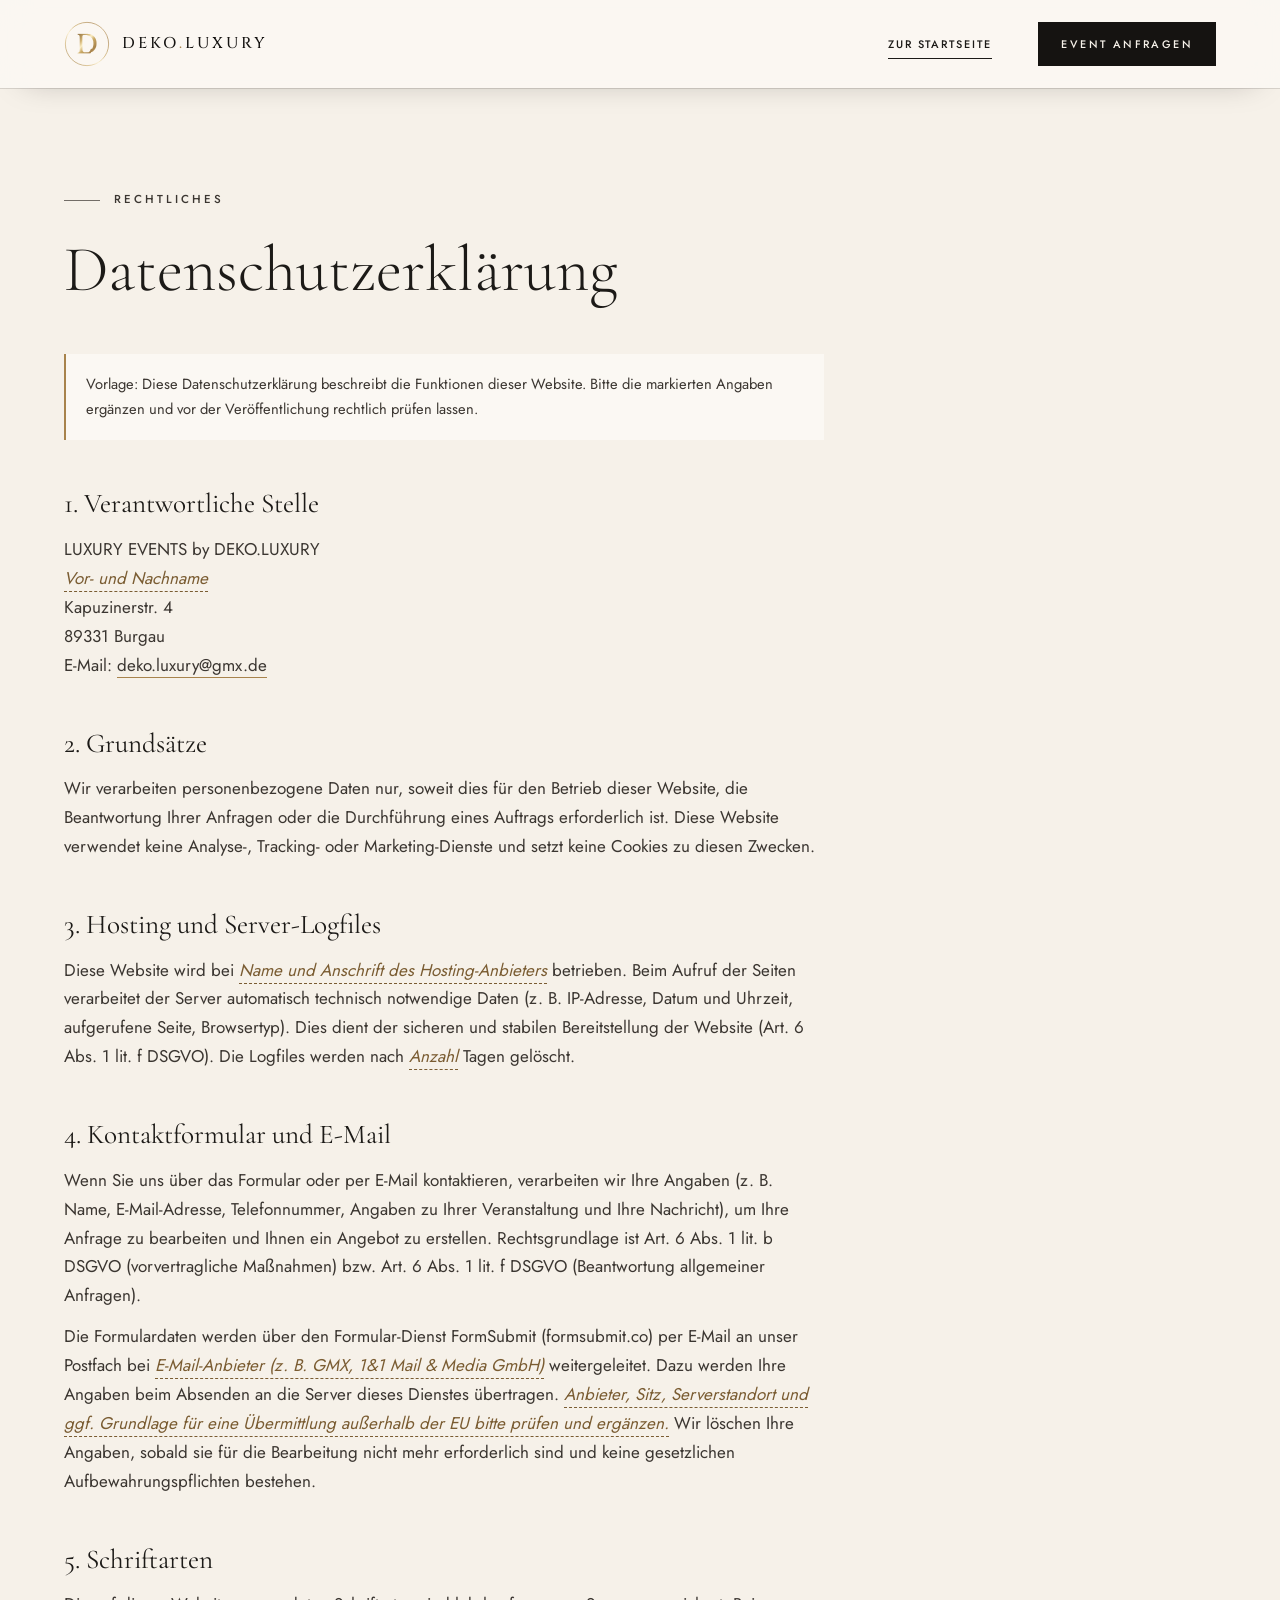
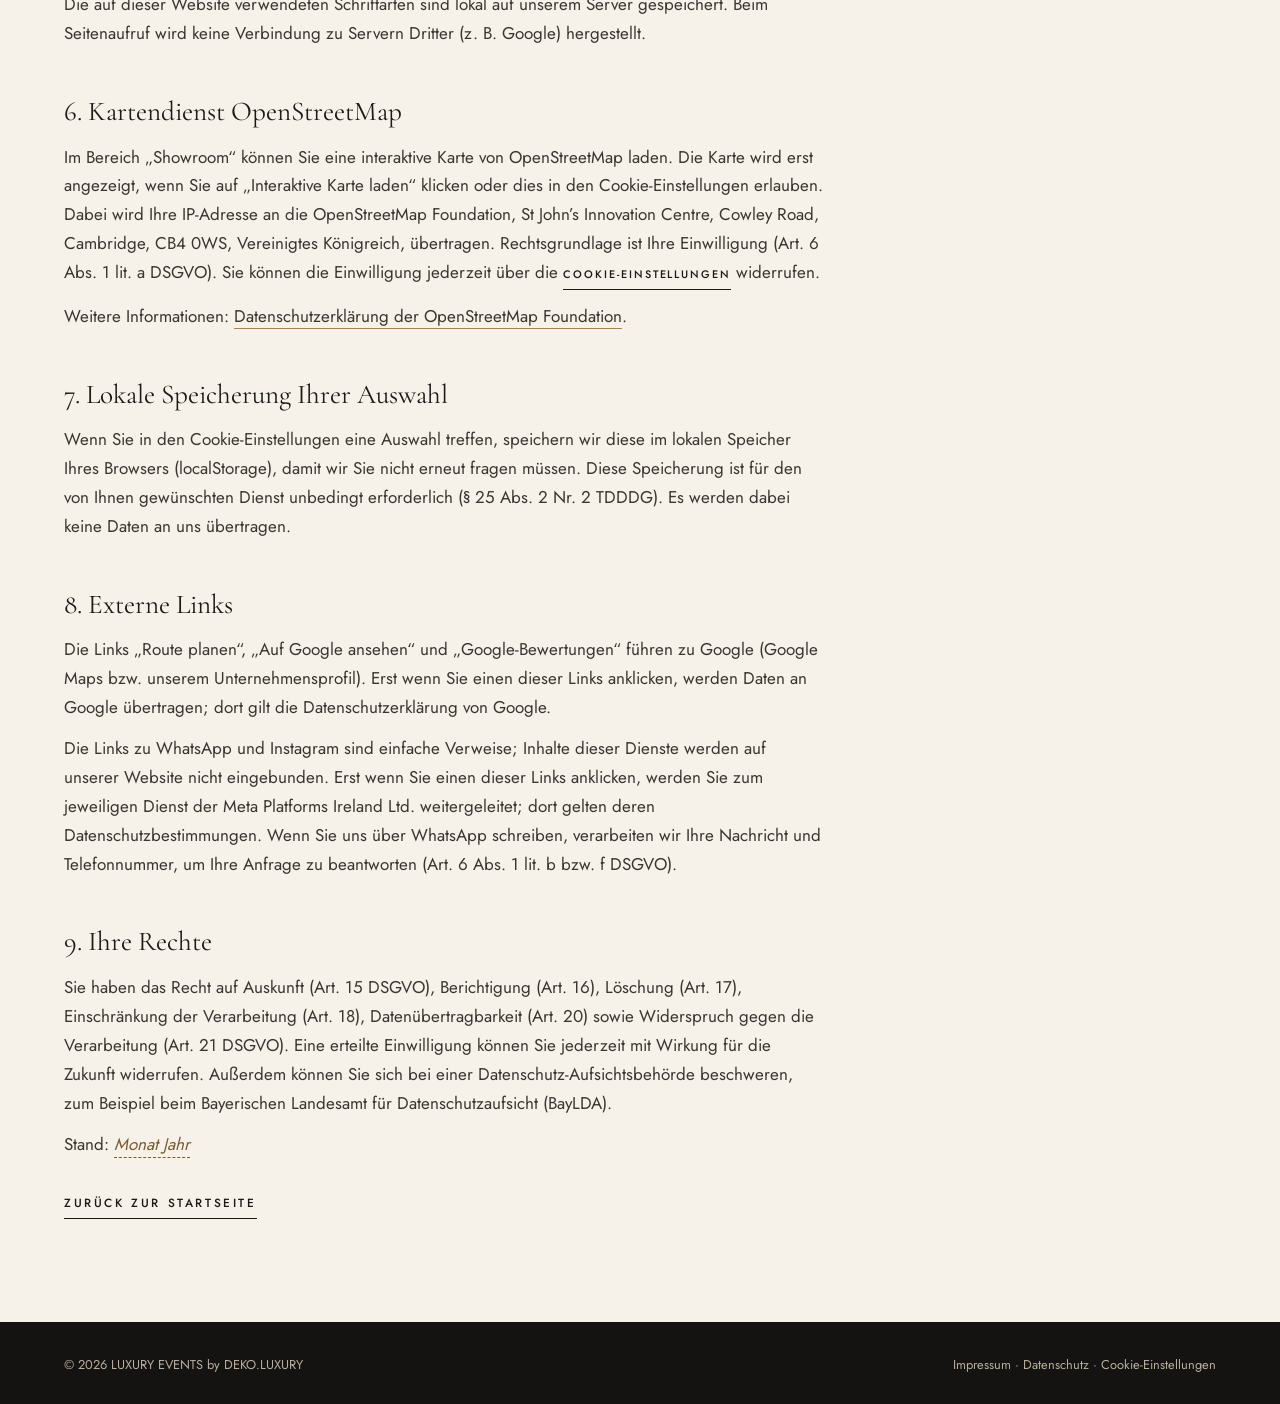
==== datenschutz.html @ a2d92f9a "Upload complete website (assets, pages, images) The previous upload had only index.html and the zip " ====
<!doctype html>
<html lang="de">
<head>
  <meta charset="utf-8">
  <meta name="viewport" content="width=device-width, initial-scale=1, viewport-fit=cover">
  <title>Datenschutz | DEKO.LUXURY</title>
  <meta name="description" content="Datenschutzerklärung von LUXURY EVENTS by DEKO.LUXURY.">
  <meta name="robots" content="noindex, follow">
  <meta name="theme-color" content="#151311">
  <link rel="icon" href="favicon.ico" sizes="any">
  <link rel="icon" href="favicon.svg" type="image/svg+xml">
  <link rel="apple-touch-icon" href="apple-touch-icon.png">
  <link rel="preload" href="assets/fonts/cormorant-garamond.woff2" as="font" type="font/woff2" crossorigin>
  <link rel="preload" href="assets/fonts/jost.woff2" as="font" type="font/woff2" crossorigin>
  <link rel="stylesheet" href="assets/css/style.css">
  <script>document.documentElement.classList.add('js', 'no-intro');</script>
  <script src="assets/js/main.js" defer></script>
</head>
<body>
  <a class="skip-link" href="#inhalt">Zum Inhalt springen</a>
  <header class="site-header is-solid" data-header>
    <div class="site-header__inner">
      <a class="brand" href="index.html" aria-label="DEKO.LUXURY – zur Startseite">
        <svg class="brand__emblem" viewBox="0 0 100 100" aria-hidden="true"><circle class="brand__ring" cx="50" cy="50" r="47" pathLength="1"/><use href="#monogram" x="28.5" y="27" width="43" height="44.4"/></svg>
        <span class="brand__name">DEKO<span class="brand__dot">.</span>LUXURY</span>
      </a>
      <a class="link link--small" href="index.html">Zur Startseite</a>
      <a class="btn btn--header" href="index.html#kontakt">Event anfragen</a>
    </div>
  </header>

  <main id="inhalt" class="legal">
    <div class="wrap">
      <div class="legal__inner">
        <p class="eyebrow">Rechtliches</p>
        <h1>Datenschutz&shy;erklärung</h1>

        <!-- Diese Erklärung beschreibt, was die Website technisch tatsächlich tut (lokale Schriften,
             kein Tracking, Karte nur nach Zustimmung, Kontaktformular). Sie ist eine Vorlage und
             ersetzt keine Rechtsberatung. Gestrichelt markierte Angaben ergänzen. -->
        <p class="legal__note">Vorlage: Diese Datenschutzerklärung beschreibt die Funktionen dieser Website. Bitte die markierten Angaben ergänzen und vor der Veröffentlichung rechtlich prüfen lassen.</p>

        <h2>1. Verantwortliche Stelle</h2>
        <p>
          LUXURY EVENTS by DEKO.LUXURY<br>
          <span class="ph">Vor- und Nachname</span><br>
          Kapuzinerstr. 4<br>
          89331 Burgau<br>
          E-Mail: <a href="mailto:deko.luxury@gmx.de">deko.luxury@gmx.de</a>
        </p>

        <h2>2. Grundsätze</h2>
        <p>Wir verarbeiten personenbezogene Daten nur, soweit dies für den Betrieb dieser Website, die Beantwortung Ihrer Anfragen oder die Durchführung eines Auftrags erforderlich ist. Diese Website verwendet keine Analyse-, Tracking- oder Marketing-Dienste und setzt keine Cookies zu diesen Zwecken.</p>

        <h2>3. Hosting und Server-Logfiles</h2>
        <p>Diese Website wird bei <span class="ph">Name und Anschrift des Hosting-Anbieters</span> betrieben. Beim Aufruf der Seiten verarbeitet der Server automatisch technisch notwendige Daten (z. B. IP-Adresse, Datum und Uhrzeit, aufgerufene Seite, Browsertyp). Dies dient der sicheren und stabilen Bereitstellung der Website (Art. 6 Abs. 1 lit. f DSGVO). Die Logfiles werden nach <span class="ph">Anzahl</span> Tagen gelöscht.</p>

        <h2>4. Kontaktformular und E-Mail</h2>
        <p>Wenn Sie uns über das Formular oder per E-Mail kontaktieren, verarbeiten wir Ihre Angaben (z. B. Name, E-Mail-Adresse, Telefonnummer, Angaben zu Ihrer Veranstaltung und Ihre Nachricht), um Ihre Anfrage zu bearbeiten und Ihnen ein Angebot zu erstellen. Rechtsgrundlage ist Art. 6 Abs. 1 lit. b DSGVO (vorvertragliche Maßnahmen) bzw. Art. 6 Abs. 1 lit. f DSGVO (Beantwortung allgemeiner Anfragen).</p>
        <p>Die Formulardaten werden über den Formular-Dienst FormSubmit (formsubmit.co) per E-Mail an unser Postfach bei <span class="ph">E-Mail-Anbieter (z. B. GMX, 1&amp;1 Mail &amp; Media GmbH)</span> weitergeleitet. Dazu werden Ihre Angaben beim Absenden an die Server dieses Dienstes übertragen. <span class="ph">Anbieter, Sitz, Serverstandort und ggf. Grundlage für eine Übermittlung außerhalb der EU bitte prüfen und ergänzen.</span> Wir löschen Ihre Angaben, sobald sie für die Bearbeitung nicht mehr erforderlich sind und keine gesetzlichen Aufbewahrungspflichten bestehen.</p>

        <h2>5. Schriftarten</h2>
        <p>Die auf dieser Website verwendeten Schriftarten sind lokal auf unserem Server gespeichert. Beim Seitenaufruf wird keine Verbindung zu Servern Dritter (z. B. Google) hergestellt.</p>

        <h2 id="karte">6. Kartendienst OpenStreetMap</h2>
        <p>Im Bereich „Showroom“ können Sie eine interaktive Karte von OpenStreetMap laden. Die Karte wird erst angezeigt, wenn Sie auf „Interaktive Karte laden“ klicken oder dies in den Cookie-Einstellungen erlauben. Dabei wird Ihre IP-Adresse an die OpenStreetMap Foundation, St John’s Innovation Centre, Cowley Road, Cambridge, CB4 0WS, Vereinigtes Königreich, übertragen. Rechtsgrundlage ist Ihre Einwilligung (Art. 6 Abs. 1 lit. a DSGVO). Sie können die Einwilligung jederzeit über die <button type="button" class="link link--small" data-open-consent>Cookie-Einstellungen</button> widerrufen.</p>
        <p>Weitere Informationen: <a href="https://wiki.osmfoundation.org/wiki/Privacy_Policy" target="_blank" rel="noopener">Datenschutzerklärung der OpenStreetMap Foundation</a>.</p>

        <h2>7. Lokale Speicherung Ihrer Auswahl</h2>
        <p>Wenn Sie in den Cookie-Einstellungen eine Auswahl treffen, speichern wir diese im lokalen Speicher Ihres Browsers (localStorage), damit wir Sie nicht erneut fragen müssen. Diese Speicherung ist für den von Ihnen gewünschten Dienst unbedingt erforderlich (§ 25 Abs. 2 Nr. 2 TDDDG). Es werden dabei keine Daten an uns übertragen.</p>

        <h2>8. Externe Links</h2>
        <p>Die Links „Route planen“, „Auf Google ansehen“ und „Google-Bewertungen“ führen zu Google (Google Maps bzw. unserem Unternehmensprofil). Erst wenn Sie einen dieser Links anklicken, werden Daten an Google übertragen; dort gilt die Datenschutzerklärung von Google.</p>
        <p>Die Links zu WhatsApp und Instagram sind einfache Verweise; Inhalte dieser Dienste werden auf unserer Website nicht eingebunden. Erst wenn Sie einen dieser Links anklicken, werden Sie zum jeweiligen Dienst der Meta Platforms Ireland Ltd. weitergeleitet; dort gelten deren Datenschutzbestimmungen. Wenn Sie uns über WhatsApp schreiben, verarbeiten wir Ihre Nachricht und Telefonnummer, um Ihre Anfrage zu beantworten (Art. 6 Abs. 1 lit. b bzw. f DSGVO).</p>

        <h2>9. Ihre Rechte</h2>
        <p>Sie haben das Recht auf Auskunft (Art. 15 DSGVO), Berichtigung (Art. 16), Löschung (Art. 17), Einschränkung der Verarbeitung (Art. 18), Datenübertragbarkeit (Art. 20) sowie Widerspruch gegen die Verarbeitung (Art. 21 DSGVO). Eine erteilte Einwilligung können Sie jederzeit mit Wirkung für die Zukunft widerrufen. Außerdem können Sie sich bei einer Datenschutz-Aufsichtsbehörde beschweren, zum Beispiel beim Bayerischen Landesamt für Datenschutzaufsicht (BayLDA).</p>

        <p class="legal__back">Stand: <span class="ph">Monat Jahr</span><br><br><a class="link" href="index.html">Zurück zur Startseite</a></p>
      </div>
    </div>
  </main>

  <footer class="footer footer--slim">
    <div class="wrap footer__bottom">
      <p>© <span data-year>2026</span> LUXURY EVENTS by DEKO.LUXURY</p>
      <p><a href="impressum.html">Impressum</a> · <a href="datenschutz.html">Datenschutz</a> · <button type="button" class="footer__btn" data-open-consent>Cookie-Einstellungen</button></p>
    </div>
  </footer>

  <dialog class="consent" data-consent aria-labelledby="consent-title">
    <form method="dialog" class="consent__inner">
      <h2 class="consent__title" id="consent-title">Datenschutz-Einstellungen</h2>
      <p class="consent__text">Diese Website verwendet keine Tracking- oder Marketing-Cookies. Externe Inhalte laden wir nur, wenn Sie zustimmen.</p>
      <label class="switch">
        <input type="checkbox" id="consent-map" data-consent-map>
        <span class="switch__ui" aria-hidden="true"></span>
        <span class="switch__text"><strong>Karte (OpenStreetMap)</strong><br>Zeigt die Umgebung des Showrooms. Dabei wird Ihre IP-Adresse an die OpenStreetMap Foundation übertragen.</span>
      </label>
      <div class="consent__actions">
        <button class="btn btn--dark" value="save" data-consent-save>Auswahl speichern</button>
        <a class="link link--small" href="datenschutz.html">Datenschutzerklärung</a>
      </div>
    </form>
  </dialog>

  <!-- Monogramm (aus dem Original-Logo vektorisiert) -->
  <svg width="0" height="0" style="position:absolute" aria-hidden="true" focusable="false">
    <defs>
      <linearGradient id="foil" x1="0" y1="0" x2="1" y2="1"><stop offset="0" stop-color="#8c6b39"/><stop offset=".28" stop-color="#d4b678"/><stop offset=".42" stop-color="#fbedc4"/><stop offset=".56" stop-color="#c9a865"/><stop offset=".8" stop-color="#a8834c"/><stop offset="1" stop-color="#e2c88f"/></linearGradient>
      <linearGradient id="foil-deep" x1="0" y1="0" x2="1" y2="1"><stop offset="0" stop-color="#6c4f26"/><stop offset=".3" stop-color="#a8834c"/><stop offset=".45" stop-color="#d9bc80"/><stop offset=".6" stop-color="#9c7b45"/><stop offset="1" stop-color="#7a5c32"/></linearGradient>
    </defs>
    <symbol id="monogram" viewBox="533.88 174.63 136.62 141.12"><path fill="url(#foil)" fill-rule="evenodd" d="M 543.38 176.75 C 542.25 176.75, 541.38 176.88, 541 177 C 540.75 177.13, 540.25 177.25, 540 177.25 C 538.75 177.5, 537.75 178.25, 537.5 179.13 C 537.5 179.38, 537.38 179.75, 537.25 180.13 C 537.13 180.5, 537.13 180.63, 537.38 181.5 C 537.88 183.38, 538.38 183.63, 541.75 184.5 C 542.25 184.63, 543.13 185, 543.63 185.25 C 544.13 185.38, 545.13 185.88, 545.75 186.13 C 546.38 186.25, 547.13 186.63, 547.38 186.75 C 548.5 187.25, 549.5 188.75, 550 190.5 C 550 190.88, 550.25 191.63, 550.38 191.88 C 550.38 192.13, 550.63 193.13, 550.75 193.88 C 550.75 194.63, 551 195.88, 551.13 196.75 C 551.63 198.88, 551.75 200.5, 551.88 212.75 C 552.13 235.5, 552.13 242.88, 552 265.88 C 551.88 286.25, 551.75 287.25, 551.25 288.38 C 550.88 289.25, 550.88 289.25, 551 291.88 C 551.13 294.63, 551.13 295, 550.75 295.88 C 550.63 296, 550.5 296.75, 550.5 297.5 C 550.38 299.25, 548.88 303, 548.13 303.38 C 547.88 303.5, 547.5 303.75, 547.25 304.13 C 546.25 305, 543.63 306.25, 542 306.5 C 539 306.88, 537.25 307.88, 536.38 309.75 C 536 310.5, 536 310.63, 536.38 311.75 C 537.13 313.75, 535.88 313.63, 556.63 313.5 C 563.25 313.5, 578.38 313.5, 590.25 313.5 C 627.75 313.5, 626.25 313.5, 627.13 312.5 C 627.63 312.13, 629 308.88, 629.5 307.5 C 629.63 306.88, 630 305.88, 630.25 305.13 C 630.5 304.5, 630.75 303.63, 630.88 303.25 C 631 302.25, 631.88 300.5, 632.25 300.75 C 632.5 300.88, 632.38 301.5, 632.13 302.13 C 631 304.25, 633.13 305, 635.75 303.38 C 636.13 303.25, 636.75 302.88, 637.13 302.75 C 637.38 302.63, 638 302.25, 638.38 302 C 638.88 301.75, 639.25 301.5, 639.38 301.5 C 639.38 301.5, 639.75 301.25, 640.13 300.88 C 640.5 300.63, 641.25 300, 641.88 299.63 C 642.63 299.25, 643.25 298.75, 644.38 297.75 C 645.13 296.88, 646.13 296, 646.63 295.5 C 647.13 295.13, 647.88 294.5, 648.13 294.13 C 648.63 293.63, 650 292.38, 650.88 291.63 C 651.13 291.5, 651.38 291, 651.63 290.75 C 652.63 289.38, 653.38 288.38, 653.88 288 C 654.13 287.88, 654.75 287.13, 655.25 286.25 C 655.75 285.5, 656.38 284.5, 656.75 284.13 C 657 283.63, 657.5 282.75, 657.88 282.13 C 658.25 281.5, 658.75 280.5, 659.13 280 C 660.88 277.25, 662.63 274.25, 662.88 273.5 C 663 273.13, 663.13 272.5, 663.38 272.13 C 663.75 271.13, 664.25 269.88, 664.38 269 C 664.5 268.5, 664.75 267.75, 665 267.25 C 665.63 266, 666.5 263.75, 666.5 262.88 C 666.63 262.25, 667.25 258.75, 667.75 256 C 667.75 255.38, 667.88 254.63, 667.88 254.13 C 667.88 253.75, 668 252.75, 668 251.88 C 668.5 248.63, 668.5 247.88, 668.5 242.75 C 668.5 238.75, 668.5 237.13, 668.38 236.63 C 668.25 236, 668 233.63, 667.75 230.88 C 667.75 230.25, 667.5 229.38, 667.38 228.88 C 667.25 228.38, 667 227.5, 666.88 226.75 C 666.75 226, 666.38 224.88, 666.13 224.25 C 666 223.63, 665.75 223, 665.75 222.75 C 665.75 222.25, 665.5 221.25, 665 220.13 C 664.63 219.5, 664.38 218.5, 664.13 217.63 C 663.88 216, 663.25 214.75, 661.75 212.13 C 661.5 211.63, 661 210.75, 660.75 210 C 660.38 209.38, 659.88 208.38, 659.63 208 C 659.25 207.5, 658.88 206.88, 658.75 206.5 C 657.88 205.13, 657 203.88, 656.38 203.13 C 656 202.63, 655.38 201.88, 655 201.5 C 654.63 201, 654.13 200.38, 653.88 200.13 C 653.63 199.75, 652.88 198.88, 652.25 198 C 651.38 196.88, 650.88 196.38, 650.25 195.88 C 649.75 195.5, 649 194.75, 648.38 194.13 C 647.63 193.38, 647 192.75, 646.5 192.5 C 646.13 192.25, 645.38 191.63, 644.88 191.13 C 643 189.38, 641.75 188.5, 640.63 188 C 640 187.75, 639.38 187.5, 639.13 187.25 C 638.88 187.13, 638.25 186.88, 637.88 186.63 C 637.38 186.5, 636.75 186, 636.25 185.63 C 635.38 184.88, 633.88 184.13, 633 183.88 C 632.63 183.75, 632 183.5, 631.5 183.25 C 631.13 183, 630.5 182.63, 630 182.5 C 629.63 182.25, 628.75 182, 628.13 181.75 C 627.13 181.38, 624.38 180.63, 624 180.63 C 623.88 180.63, 623.13 180.38, 622.38 180.13 C 621.5 179.88, 620.38 179.63, 619.5 179.5 C 618 179.38, 617.38 179.25, 616.63 179 C 615.88 178.63, 613.63 178.25, 612.25 178.13 C 611.5 178.13, 610.5 178, 610 177.88 C 609.5 177.75, 608.63 177.63, 608.25 177.63 C 607.75 177.63, 606.88 177.5, 606.13 177.5 C 605.38 177.38, 604.25 177.13, 603.63 177.13 C 602.13 176.88, 592.5 176.88, 591.5 177.13 C 590.63 177.25, 586 177.25, 580.75 177 C 576.25 176.88, 574 176.88, 570.88 177 C 569.13 177.13, 568.63 177, 568 176.88 C 567.38 176.75, 566.88 176.75, 564.63 176.88 C 562.25 177, 554.5 176.88, 547.25 176.75 C 546.13 176.63, 544.38 176.75, 543.38 176.75 M 583.13 185.5 C 582.88 185.5, 582.13 185.63, 581.38 185.88 C 580.63 186, 579.25 186.25, 578.13 186.25 C 577 186.38, 576 186.5, 575.88 186.63 C 575.63 186.63, 575.25 186.75, 575 186.75 C 573.25 186.75, 571.75 188.5, 571.63 190.5 C 571.5 191.13, 571.38 192.13, 571 192.88 C 570.5 194.5, 570.5 193.5, 570.38 214 C 570.38 220.5, 570.38 227.88, 570.25 230.13 C 570.25 232.38, 570.25 236.5, 570.25 239.25 C 570.13 241.88, 570.13 247.63, 570.25 252 C 570.38 258.38, 570.5 275.13, 570.63 287.75 C 570.75 289.5, 570.75 290, 571 291.25 C 571.25 292, 571.5 293.25, 571.63 294 C 571.75 295.38, 571.88 295.5, 572.38 296.63 C 572.75 297.13, 573.25 297.88, 573.38 298.25 C 573.75 298.88, 574.25 299.63, 574.88 300 C 575.13 300.13, 575.63 300.63, 575.88 301 C 576.13 301.38, 576.63 301.88, 576.88 302 C 577 302.13, 577.63 302.5, 578 302.88 C 578.5 303.38, 578.88 303.5, 579.38 303.63 C 579.75 303.75, 580.38 303.88, 580.88 304.13 C 581.75 304.38, 581.75 304.38, 594 304.5 C 611.38 304.5, 610.88 304.63, 615.13 302.5 C 618.25 300.88, 621.13 298.13, 622.13 295.75 C 622.25 295.13, 622.75 294.5, 623 294.13 C 623.25 293.75, 623.5 293.38, 623.63 292.75 C 623.75 292.25, 624.13 291.5, 624.63 290.88 C 625 290.25, 625.5 289.38, 625.63 289 C 625.63 288.63, 625.88 288.13, 626.13 287.88 C 626.25 287.5, 626.5 286.88, 626.63 286.38 C 626.88 285.25, 628.5 281.88, 628.88 281.5 C 630.13 280.38, 632.25 279.75, 633.13 280.38 C 633.38 280.5, 633.88 280.88, 634.38 281 C 634.75 281.25, 635.25 281.5, 635.5 281.75 C 635.75 282.13, 635.88 282.25, 636 282.13 C 636.38 282.13, 637.25 280.75, 637.38 280.13 C 637.5 279.5, 638 278.75, 638.75 278.25 C 639.38 277.63, 639.63 277.25, 640.38 274.75 C 640.75 273.63, 641.25 272.38, 641.5 272.13 C 641.63 271.75, 641.88 271, 642.13 270.38 C 642.38 269.75, 642.75 268.63, 643 268 C 643.75 266, 644.25 264.25, 644.75 261.75 C 644.88 260.5, 645.25 259.13, 645.25 258.88 C 645.63 258.13, 646 255.75, 646.13 254.5 C 646.13 253.88, 646.25 252.63, 646.38 251.63 C 646.88 248.38, 646.88 241, 646.5 240.13 C 646.13 239.5, 646.13 239.5, 646 235.88 C 645.88 232, 645.88 232.25, 644.88 227.75 C 644.25 224.75, 644.13 224.38, 644 224 C 643.88 223.75, 643.63 223.13, 643.5 222.5 C 643.38 221.88, 643.25 221.25, 643.13 221 C 643 220.88, 642.75 220.25, 642.5 219.63 C 642.13 218.38, 641.75 217.63, 641.13 216.63 C 640.88 216.38, 640.5 215.5, 640.25 214.88 C 639.75 213.38, 639.5 212.88, 638.75 212 C 638.5 211.63, 637.88 210.75, 637.63 210.13 C 637.25 209.5, 636.75 208.63, 636.38 208.25 C 636.13 207.88, 635.63 207.13, 635.38 206.63 C 635 206, 634.38 205.38, 633.88 204.88 C 633 204.13, 632.5 203.63, 631.88 202.75 C 631.38 202.13, 629.75 200.63, 629.25 200.38 C 629 200.25, 628.38 199.63, 627.75 198.88 C 626.88 198, 626.38 197.63, 625.75 197.25 C 625.13 197, 624.75 196.63, 624.38 196.25 C 623.75 195.5, 623.63 195.38, 622.75 195.13 C 622.38 195, 621.75 194.63, 621.38 194.38 C 621 194.13, 620.38 193.75, 620 193.5 C 619.63 193.38, 619.13 193.13, 619 193 C 618.13 192.38, 613.88 190.25, 612.75 189.88 C 612 189.63, 611.13 189.38, 610.75 189.13 C 610.38 189, 609.75 188.88, 609.25 188.75 C 608.75 188.75, 608.25 188.5, 607.75 188.25 C 606.63 187.63, 606.13 187.5, 604.38 187.38 C 603.38 187.25, 602.75 187.13, 601.88 186.88 C 600.88 186.5, 600.63 186.5, 598.75 186.38 C 595.75 186.25, 593.38 185.88, 592.13 185.5 C 591.5 185.38, 584.13 185.38, 583.13 185.5"/></symbol>
  </svg>
</body>
</html>
---- assets/css/style.css ----
/* ==========================================================================
   LUXURY EVENTS by DEKO.LUXURY
   Reihenfolge: Hero · Info-Streifen · Über uns · Leistungen · Galerie · Showroom & Ablauf ·
   Öffnungszeiten · Termin & Kontakt · FAQ · Footer. Dunkle und helle Kapitel wechseln sich ab,
   feine Goldlinien, Blattgold-Akzente und dezenter Glitzer.
   ========================================================================== */

/* ---------- Schriften (lokal eingebunden, SIL Open Font License) ---------- */
@font-face {
  font-family: "Cormorant Garamond";
  src: url("../fonts/cormorant-garamond.woff2") format("woff2");
  font-weight: 300 700; font-style: normal; font-display: swap;
  unicode-range: U+0000-00FF, U+0131, U+0152-0153, U+02BB-02BC, U+02C6, U+02DA, U+02DC, U+0304, U+0308, U+0329, U+2000-206F, U+20AC, U+2122, U+2191, U+2193, U+2212, U+2215, U+FEFF, U+FFFD;
}
@font-face {
  font-family: "Cormorant Garamond";
  src: url("../fonts/cormorant-garamond-italic.woff2") format("woff2");
  font-weight: 300 700; font-style: italic; font-display: swap;
  unicode-range: U+0000-00FF, U+0131, U+0152-0153, U+02BB-02BC, U+02C6, U+02DA, U+02DC, U+0304, U+0308, U+0329, U+2000-206F, U+20AC, U+2122, U+2191, U+2193, U+2212, U+2215, U+FEFF, U+FFFD;
}
@font-face {
  font-family: "Jost";
  src: url("../fonts/jost.woff2") format("woff2");
  font-weight: 300 600; font-style: normal; font-display: swap;
  unicode-range: U+0000-00FF, U+0131, U+0152-0153, U+02BB-02BC, U+02C6, U+02DA, U+02DC, U+0304, U+0308, U+0329, U+2000-206F, U+20AC, U+2122, U+2191, U+2193, U+2212, U+2215, U+FEFF, U+FFFD;
}
@font-face {
  font-family: "Cinzel";
  src: url("../fonts/cinzel.woff2") format("woff2");
  font-weight: 400 600; font-style: normal; font-display: swap;
  unicode-range: U+0000-00FF, U+0131, U+0152-0153, U+02BB-02BC, U+02C6, U+02DA, U+02DC, U+0304, U+0308, U+0329, U+2000-206F, U+20AC, U+2122, U+2191, U+2193, U+2212, U+2215, U+FEFF, U+FFFD;
}

/* Metrisch angeglichene Ersatzschriften: verhindern Layoutsprünge, bis die Webfonts geladen sind */
@font-face {
  font-family: "Cormorant Fallback";
  src: local("Times New Roman"), local("TimesNewRomanPSMT"), local("Times"), local("Liberation Serif"), local("Tinos");
  font-style: normal; size-adjust: 96.4%; ascent-override: 95.9%; descent-override: 29.8%; line-gap-override: 0%;
}
@font-face {
  font-family: "Cormorant Fallback";
  src: local("Times New Roman Italic"), local("TimesNewRomanPS-ItalicMT"), local("Times-Italic"), local("Liberation Serif Italic"), local("Tinos Italic");
  font-style: italic; size-adjust: 86.1%; ascent-override: 107.3%; descent-override: 33.3%; line-gap-override: 0%;
}
@font-face {
  font-family: "Jost Fallback";
  src: local("Arial"), local("ArialMT"), local("Helvetica"), local("Liberation Sans"), local("Arimo");
  size-adjust: 93.5%; ascent-override: 114.4%; descent-override: 40.1%; line-gap-override: 0%;
}

/* ---------- Design-Tokens ---------- */
:root {
  /* Farbe */
  --ink: #151311;          /* tiefes Schwarz, leicht warm */
  --char: #201d1a;         /* Anthrazit */
  --char-2: #2b2723;
  --ivory: #f6f1e9;        /* warmes Off-White */
  --paper: #fbf8f3;
  --sand: #ede4d6;         /* Champagner-Fläche */
  --champagne: #d9c7a6;
  --gold: #a8834c;         /* Linien & Akzente auf hell */
  --gold-deep: #7a5c32;    /* Goldtext auf hell (AA, auch auf Champagner) */
  --gold-soft: #cdb07a;    /* Gold auf dunkel */
  --text: #1c1a17;
  --muted: #6a6259;
  --muted-light: #b8ae9f;
  --line: rgba(28, 26, 23, 0.14);
  --line-light: rgba(246, 241, 233, 0.16);
  --ok: #3ccf74;             /* Status „erreichbar“ */
  /* Blattgold: metallischer Verlauf für Akzente auf dunklem und hellem Grund */
  --foil: linear-gradient(110deg, #8c6b39 0%, #b8955a 16%, #e7cf96 30%, #fff1cc 37%, #dcc083 45%, #a8834c 60%, #c9a865 76%, #f0dca7 86%, #9c7b45 100%);
  --foil-deep: linear-gradient(110deg, #6c4f26 0%, #93713f 20%, #c09d62 34%, #e0c48a 40%, #b08d57 48%, #7a5c32 64%, #a2804a 80%, #c7a76c 88%, #6f5228 100%);
  --grain: url("data:image/svg+xml,%3Csvg xmlns='http://www.w3.org/2000/svg' width='220' height='220'%3E%3Cfilter id='n'%3E%3CfeTurbulence type='fractalNoise' baseFrequency='.85' numOctaves='2' stitchTiles='stitch'/%3E%3CfeColorMatrix values='0 0 0 0 1 0 0 0 0 1 0 0 0 0 1 0 0 0 .55 0'/%3E%3C/filter%3E%3Crect width='100%25' height='100%25' filter='url(%23n)'/%3E%3C/svg%3E");

  /* Typografie */
  --serif: "Cormorant Garamond", "Cormorant Fallback", Garamond, "Hoefler Text", "Times New Roman", serif;
  --sans: "Jost", "Jost Fallback", "Futura", "Avenir Next", "Helvetica Neue", Arial, sans-serif;
  --caps: "Cinzel", "Trajan Pro", "Times New Roman", serif;

  --fs-display: clamp(2.6rem, 1.3rem + 4.3vw, 6rem);
  --fs-h2: clamp(2.35rem, 1.55rem + 3.1vw, 4.5rem);
  --fs-h3: clamp(1.55rem, 1.3rem + 0.9vw, 2.1rem);
  --fs-lead: clamp(1.08rem, 1rem + 0.35vw, 1.28rem);
  --fs-body: 1.0625rem;
  --fs-small: 0.9rem;
  --fs-label: 0.72rem;

  /* Raum & Bewegung */
  --gutter: clamp(20px, 5vw, 80px);
  --max: 1440px;
  --space-section: clamp(72px, 8vw, 136px);
  --header-h: 88px;
  --ease: cubic-bezier(0.22, 0.61, 0.24, 1);
  --ease-io: cubic-bezier(0.7, 0, 0.2, 1);
  color-scheme: light;
}

/* ---------- Basis ---------- */
*, *::before, *::after { box-sizing: border-box; }
html {
  -webkit-text-size-adjust: 100%;
  text-size-adjust: 100%;
  scroll-behavior: smooth;
  scroll-padding-top: calc(var(--header-h) - 8px);
}
body {
  margin: 0;
  background: var(--ivory);
  color: var(--text);
  font-family: var(--sans);
  font-size: var(--fs-body);
  font-weight: 400;
  line-height: 1.7;
  -webkit-font-smoothing: antialiased;
  -moz-osx-font-smoothing: grayscale;
  overflow-x: clip;
}
img, svg { display: block; max-width: 100%; }
img { height: auto; }
a { color: inherit; text-decoration: none; }
button { font: inherit; color: inherit; background: none; border: 0; padding: 0; cursor: pointer; }
h1, h2, h3, p, ul, ol, dl, dd, figure, blockquote { margin: 0; }
ul, ol { padding: 0; list-style: none; }
address { font-style: normal; }
::selection { background: var(--champagne); color: var(--ink); }
:focus-visible { outline: 1px solid var(--gold); outline-offset: 4px; }
[hidden] { display: none !important; }

@view-transition { navigation: auto; }
::view-transition-old(root), ::view-transition-new(root) { animation-duration: 0.45s; animation-timing-function: var(--ease); }

.sr-only {
  position: absolute; width: 1px; height: 1px; padding: 0; margin: -1px;
  overflow: hidden; clip: rect(0 0 0 0); white-space: nowrap; border: 0;
}
.skip-link {
  position: fixed; left: 16px; top: 12px; z-index: 200;
  padding: 12px 18px; background: var(--ink); color: var(--ivory);
  font-size: var(--fs-small); transform: translateY(-160%); transition: transform 0.3s var(--ease);
}
.skip-link:focus { transform: none; }

.wrap { width: 100%; max-width: var(--max); margin-inline: auto; padding-inline: var(--gutter); }
.section { padding-block: var(--space-section); }

/* Platzhalter für fehlende Angaben – vor dem Livegang ersetzen */
.ph {
  font-style: italic;
  color: var(--gold-deep);
  border-bottom: 1px dashed currentColor;
  padding-bottom: 1px;
}

/* ---------- Typografie ---------- */
.eyebrow {
  display: flex; align-items: center; gap: 14px;
  font-family: var(--sans);
  font-size: var(--fs-label);
  font-weight: 500;
  letter-spacing: 0.26em;
  text-transform: uppercase;
  color: var(--gold-deep);
  margin-bottom: clamp(18px, 2vw, 28px);
}
.eyebrow::before { content: ""; width: 36px; height: 1px; background: currentColor; opacity: 0.7; }
.eyebrow--light { color: var(--gold-soft); }

.h2 {
  font-family: var(--serif);
  font-weight: 300;
  font-size: var(--fs-h2);
  line-height: 1.04;
  letter-spacing: -0.012em;
  text-wrap: balance;
}
.h2 em, .hero__title em, .gallery__cta em { font-style: italic; font-weight: 300; }

.section-head {
  display: grid;
  grid-template-columns: minmax(0, 7fr) minmax(0, 4fr);
  gap: clamp(24px, 6vw, 120px);
  align-items: end;
  margin-bottom: clamp(48px, 6vw, 96px);
}
.section-head__text { color: var(--muted); max-width: 40ch; }

/* ---------- Buttons & Links ---------- */
.btn {
  --btn-bg: transparent; --btn-fg: currentColor; --btn-bd: currentColor;
  position: relative;
  display: inline-flex; align-items: center; justify-content: center; gap: 16px;
  min-height: 54px;
  padding: 0 30px;
  font-family: var(--sans);
  font-size: 0.74rem;
  font-weight: 500;
  letter-spacing: 0.22em;
  text-transform: uppercase;
  white-space: nowrap;
  color: var(--btn-fg);
  background: var(--btn-bg);
  border: 1px solid var(--btn-bd);
  transition: background-color 0.5s var(--ease), color 0.5s var(--ease), border-color 0.5s var(--ease);
}
.btn__arrow { width: 26px; height: 10px; fill: none; stroke: currentColor; stroke-width: 1; transition: transform 0.5s var(--ease); }
.btn:hover .btn__arrow { transform: translateX(6px); }
.btn--light { --btn-bg: var(--ivory); --btn-fg: var(--ink); --btn-bd: var(--ivory); }
.btn--light:hover { --btn-bg: var(--champagne); --btn-bd: var(--champagne); }
.btn--dark { --btn-bg: var(--ink); --btn-fg: var(--ivory); --btn-bd: var(--ink); }
.btn--dark:hover { --btn-bg: var(--gold-deep); --btn-bd: var(--gold-deep); }
.btn--gold { --btn-fg: var(--gold-soft); --btn-bd: rgba(205, 176, 122, 0.6); }
.btn--gold:hover { --btn-bg: var(--gold-soft); --btn-fg: var(--ink); --btn-bd: var(--gold-soft); }

.link {
  position: relative;
  display: inline-flex; align-items: center;
  padding-block: 6px;
  font-size: 0.74rem;
  font-weight: 500;
  letter-spacing: 0.22em;
  text-transform: uppercase;
  color: var(--text);
}
.link::after {
  content: ""; position: absolute; left: 0; right: 0; bottom: 0; height: 1px;
  background: currentColor; transform-origin: left; transition: transform 0.6s var(--ease);
}
.link:hover::after { transform: scaleX(0.35); }
.link--light { color: var(--ivory); }
.link--small { font-size: 0.68rem; letter-spacing: 0.18em; }

.round-btn {
  display: inline-grid; place-items: center;
  width: 48px; height: 48px;
  border: 1px solid currentColor; border-radius: 50%;
  transition: background-color 0.4s var(--ease), color 0.4s var(--ease);
}
.round-btn svg { width: 18px; height: 18px; fill: none; stroke: currentColor; stroke-width: 1.2; }

/* ---------- Header / Navigation ---------- */
.site-header {
  position: fixed; inset: 0 0 auto 0; z-index: 50;
  padding-top: env(safe-area-inset-top, 0px);
  color: var(--ivory);
  transition: background-color 0.6s var(--ease), color 0.6s var(--ease), box-shadow 0.6s var(--ease);
}
.site-header__inner {
  display: flex; align-items: center; gap: clamp(16px, 3vw, 48px);
  height: var(--header-h);
  max-width: var(--max); margin-inline: auto; padding-inline: var(--gutter);
  transition: height 0.5s var(--ease);
}
.is-scrolled .site-header, .site-header.is-solid {
  background: rgba(251, 248, 243, 0.9);
  -webkit-backdrop-filter: blur(16px) saturate(1.2);
  backdrop-filter: blur(16px) saturate(1.2);
  color: var(--ink);
  box-shadow: 0 1px 0 var(--line), 0 14px 34px -26px rgba(21, 19, 17, 0.38);
}
.is-scrolled .site-header__inner { height: 72px; }

.brand { display: inline-flex; align-items: center; gap: 12px; margin-right: auto; }
.brand__emblem { width: 46px; height: 46px; flex: none; color: var(--gold-soft); overflow: visible; transition: color 0.5s var(--ease), width 0.5s var(--ease), height 0.5s var(--ease); }
.brand__ring {
  fill: none; stroke: url(#foil); stroke-width: 1.5;
  stroke-dasharray: 1; stroke-dashoffset: 1;
  transform: rotate(-90deg); transform-box: fill-box; transform-origin: center;
  animation: draw 1.8s var(--ease-io) calc(var(--intro) + 0.15s) forwards;
}
.is-scrolled .brand__emblem { width: 40px; height: 40px; }
.is-scrolled .brand__emblem, .is-solid .brand__emblem { color: var(--gold); }
.brand__name { font-family: var(--caps); font-size: 0.98rem; font-weight: 500; letter-spacing: 0.2em; }
.brand__dot { color: var(--gold-soft); }
.is-scrolled .brand__dot, .is-solid .brand__dot { color: var(--gold); }

.nav__list { display: flex; gap: clamp(18px, 2.2vw, 36px); }
.nav__list a {
  position: relative; display: inline-block; padding-block: 8px;
  font-size: 0.72rem; font-weight: 500; letter-spacing: 0.2em; text-transform: uppercase;
}
.nav__list a::after {
  content: ""; position: absolute; left: 0; right: 0; bottom: 2px; height: 1px;
  background: currentColor; transform: scaleX(0); transform-origin: right; transition: transform 0.5s var(--ease);
}
.nav__list a:hover::after { transform: scaleX(1); transform-origin: left; }
.nav__list a[aria-current="true"]::after { transform: scaleX(1); background: var(--gold-soft); }
.is-scrolled .nav__list a[aria-current="true"]::after { background: var(--gold); }

.btn--header { min-height: 44px; padding: 0 22px; font-size: 0.68rem; --btn-bd: rgba(246, 241, 233, 0.55); }
.btn--header:hover { --btn-bg: var(--ivory); --btn-fg: var(--ink); --btn-bd: var(--ivory); }
.is-scrolled .btn--header, .is-solid .btn--header { --btn-bg: var(--ink); --btn-fg: var(--ivory); --btn-bd: var(--ink); }
.is-scrolled .btn--header:hover, .is-solid .btn--header:hover { --btn-bg: var(--gold-deep); --btn-bd: var(--gold-deep); }

.menu-toggle { display: none; align-items: center; gap: 12px; min-height: 44px; padding-inline: 4px; }
.menu-toggle__label { font-size: 0.68rem; font-weight: 500; letter-spacing: 0.22em; text-transform: uppercase; }
.menu-toggle__lines { position: relative; width: 26px; height: 10px; }
.menu-toggle__lines i { position: absolute; left: 0; width: 100%; height: 1px; background: currentColor; transition: transform 0.5s var(--ease), top 0.5s var(--ease); }
.menu-toggle__lines i:first-child { top: 0; }
.menu-toggle__lines i:last-child { top: 9px; }
.menu-open .menu-toggle__lines i:first-child { top: 5px; transform: rotate(45deg); }
.menu-open .menu-toggle__lines i:last-child { top: 5px; transform: rotate(-45deg); }
.menu-open .site-header { background: transparent; box-shadow: none; color: var(--ivory); -webkit-backdrop-filter: none; backdrop-filter: none; }
.menu-open .brand__emblem, .menu-open .brand__dot { color: var(--gold-soft); }
.menu-open .btn--header { visibility: hidden; }

/* Vollbild-Menü (mobil) */
.menu {
  position: fixed; inset: 0; z-index: 40;
  background: var(--ink); color: var(--ivory);
  padding: calc(var(--header-h) + env(safe-area-inset-top, 0px) + 24px) var(--gutter) calc(32px + env(safe-area-inset-bottom, 0px));
  overflow-y: auto;
  opacity: 0; transition: opacity 0.5s var(--ease);
}
.menu.is-open { opacity: 1; }
.menu__inner { display: flex; flex-direction: column; justify-content: space-between; gap: 48px; min-height: 100%; }
.menu__list { display: grid; gap: 6px; }
.menu__list a {
  display: inline-block;
  font-family: var(--serif); font-weight: 300;
  font-size: clamp(2.4rem, 9vw, 3.6rem); line-height: 1.12;
  opacity: 0; transform: translateY(18px);
  transition: opacity 0.7s var(--ease), transform 0.7s var(--ease), color 0.3s;
}
.menu__list a:hover { color: var(--gold-soft); }
.menu.is-open .menu__list a { opacity: 1; transform: none; }
.menu.is-open .menu__list li:nth-child(2) a { transition-delay: 0.05s; }
.menu.is-open .menu__list li:nth-child(3) a { transition-delay: 0.1s; }
.menu.is-open .menu__list li:nth-child(4) a { transition-delay: 0.15s; }
.menu.is-open .menu__list li:nth-child(5) a { transition-delay: 0.2s; }
.menu.is-open .menu__list li:nth-child(6) a { transition-delay: 0.25s; }
.menu__foot { display: grid; gap: 24px; border-top: 1px solid var(--line-light); padding-top: 28px; }
.menu__foot .btn { justify-self: start; }
.menu__meta { color: var(--muted-light); font-size: var(--fs-small); line-height: 1.9; }
.menu__meta a { color: var(--ivory); }

/* ---------- Eröffnung: schwarz-goldene Bühne – Goldlinie, Logo mit Strahlen, das Tor schwingt auf ---------- */
:root { --intro: 3s; }
.no-intro { --intro: 0s; }

.gate {
  --size: min(80vmin, 580px);
  --r0: calc(var(--size) * 0.4931);  /* Kreisradius: 358 von 726 Einheiten */
  --spread: 1;
  position: fixed; inset: 0; z-index: 100; overflow: hidden; cursor: pointer;
  /* Ausblenden über Deckkraft (zuverlässig auch in Safari/iPhone); main.js entfernt das Element danach */
  animation: gate-fade-out 0.25s linear 3.9s forwards;
}
.no-intro .gate { display: none; }
.gate.is-skipped { opacity: 0; transition: opacity 0.45s var(--ease); pointer-events: none; }

/* Bühne mit den Torflügeln: beim Öffnen fährt die „Kamera“ hinein */
.gate__stage {
  position: absolute; inset: 0; perspective: 1600px; perspective-origin: 50% 50%;
  animation: stage-push 1.45s cubic-bezier(0.55, 0, 0.25, 1) 2.62s forwards;
}
/* Warmes Licht hinter dem Tor, das beim Öffnen herausströmt */
.gate__light {
  position: absolute; inset: 0; opacity: 0;
  background: radial-gradient(ellipse 44% 64% at 50% 50%, rgba(255, 247, 228, 0.98) 0%, rgba(240, 220, 167, 0.62) 32%, rgba(205, 176, 122, 0) 72%);
  animation: gate-light 1.6s ease-out 2.55s;
}
/* Torflügel in schwarzem Lack mit Goldkassette */
.gate__door { position: absolute; top: 0; bottom: 0; width: 50%; overflow: hidden; backface-visibility: hidden; }
.gate__door--l {
  left: 0; transform-origin: 0 50%;
  background: radial-gradient(ellipse 150% 80% at 100% 50%, #2c251c 0%, #17130f 48%, #0a0907 100%);
  animation: gate-l 1.25s cubic-bezier(0.62, 0, 0.3, 1) 2.62s forwards;
}
.gate__door--r {
  right: 0; transform-origin: 100% 50%;
  background: radial-gradient(ellipse 150% 80% at 0% 50%, #2c251c 0%, #17130f 48%, #0a0907 100%);
  animation: gate-r 1.25s cubic-bezier(0.62, 0, 0.3, 1) 2.62s forwards;
}
.gate__door::before { content: ""; position: absolute; inset: 0; background-image: var(--grain); background-size: 220px 220px; opacity: 0.06; pointer-events: none; }
.gate__door::after { content: ""; position: absolute; inset: 0; background: #000; opacity: 0; animation: gate-shade 1.25s cubic-bezier(0.62, 0, 0.3, 1) 2.62s forwards; }
/* Kassette: zeichnet sich von der Mitte nach außen, die Mitte bleibt frei für das Logo */
.gate__frame {
  --m: clamp(14px, 2.6vmin, 30px);
  position: absolute; top: var(--m); bottom: var(--m);
  border: 1px solid rgba(205, 176, 122, 0.5);
  animation: frame-l 1.7s var(--ease-io) 0.2s both;
}
.gate__frame::before { content: ""; position: absolute; inset: 8px; border: 1px solid rgba(205, 176, 122, 0.24); }
.gate__door--l .gate__frame { left: var(--m); right: 0; border-right: 0; }
.gate__door--l .gate__frame::before { right: 0; border-right: 0; }
.gate__door--r .gate__frame { right: var(--m); left: 0; border-left: 0; animation-name: frame-r; }
.gate__door--r .gate__frame::before { left: 0; border-left: 0; }
/* Logo auf den Flügeln nur im Moment des Aufgehens, danach blendet es aus */
.gate__img { position: absolute; top: 50%; width: var(--size); height: auto; max-width: none; transform: translate(-50%, -50%); opacity: 0; animation: gate-show 0.01s linear 2.58s forwards, gate-img-out 0.5s ease-in 2.82s forwards; }
.gate__door--l .gate__img { left: 100%; }
.gate__door--r .gate__img { left: 0; }

/* Anamorphe Goldlinie mit Lichtfleck – der erste Moment */
.gate__horizon {
  position: absolute; left: 0; right: 0; top: 50%; height: 1px; margin-top: -0.5px;
  background: linear-gradient(90deg, rgba(240, 220, 167, 0), rgba(255, 240, 205, 0.95) 50%, rgba(240, 220, 167, 0));
  opacity: 0; transform: scaleX(0);
  animation: horizon 1.6s var(--ease-io) 0.05s both;
}
.gate__horizon::after {
  content: ""; position: absolute; left: 50%; top: 50%; width: 70vw; height: 46px; margin: -23px 0 0 -35vw; border-radius: 50%;
  background: radial-gradient(ellipse at center, rgba(255, 246, 220, 0.55) 0%, rgba(240, 220, 167, 0.18) 35%, rgba(240, 220, 167, 0) 70%);
}
/* Lichtstrahlen hinter dem Logo, drehen sich langsam */
.gate__rays {
  position: absolute; left: 50%; top: 50%; width: calc(var(--size) * 2.3); aspect-ratio: 1;
  margin: calc(var(--size) * -1.15) 0 0 calc(var(--size) * -1.15); border-radius: 50%;
  background: repeating-conic-gradient(from 0deg, rgba(240, 220, 167, 0.16) 0deg 2.2deg, rgba(240, 220, 167, 0) 2.2deg 12deg);
  -webkit-mask: radial-gradient(circle, rgba(0, 0, 0, 0) 20%, #000 31%, rgba(0, 0, 0, 0.45) 50%, rgba(0, 0, 0, 0) 70%);
          mask: radial-gradient(circle, rgba(0, 0, 0, 0) 20%, #000 31%, rgba(0, 0, 0, 0.45) 50%, rgba(0, 0, 0, 0) 70%);
  opacity: 0;
  animation: rays-in 2.7s ease-in-out 0.9s both, rays-spin 16s linear 0.9s infinite;
}
.gate__glow {
  position: absolute; left: 50%; top: 50%; width: calc(var(--size) * 1.7); aspect-ratio: 1;
  margin: calc(var(--size) * -0.85) 0 0 calc(var(--size) * -0.85);
  background: radial-gradient(circle, rgba(240, 220, 167, 0.32) 0%, rgba(205, 176, 122, 0.12) 38%, rgba(205, 176, 122, 0) 66%);
  animation: gate-glow 2.75s var(--ease) both;
}
/* Goldstaub, der langsam aufsteigt */
.gate__dust i {
  position: absolute; left: var(--x); top: var(--y); width: 4px; height: 4px; margin: -2px 0 0 -2px; border-radius: 50%;
  background: #f6e2ae; box-shadow: 0 0 8px 2px rgba(240, 220, 167, 0.6);
  opacity: 0;
  animation: mote var(--w) linear var(--t) both;
}

/* Logo, das sich aufbaut (liegt bis zum Öffnen über dem Tor) */
.gate__logo {
  position: absolute; left: 50%; top: 50%; width: var(--size); aspect-ratio: 726 / 724;
  transform: translate(-50%, -50%);
  animation: gate-push 2.45s cubic-bezier(0.2, 0.6, 0.3, 1) both, gate-fade-out 0.2s linear 2.56s forwards;
}
.gate__svg { position: absolute; inset: 0; width: 100%; height: 100%; overflow: visible; }
.gate__ring {
  fill: none; stroke: url(#pg); stroke-width: 2.8;
  stroke-dasharray: 1; stroke-dashoffset: 1;
  transform: rotate(-90deg); transform-box: fill-box; transform-origin: center;
  animation: draw 1.05s var(--ease-io) 0.35s forwards;
}
/* Lichtpunkt, der die Zeichnung des Kreises anführt */
.gate__orbit { position: absolute; inset: 0; opacity: 0; animation: gate-orbit 1.05s var(--ease-io) 0.35s; }
.gate__orbit i {
  position: absolute; left: 50%; top: calc(50% - var(--r0)); width: 34px; height: 34px; margin: -17px 0 0 -17px; border-radius: 50%;
  background: radial-gradient(circle, #fffaf0 0%, rgba(240, 220, 167, 0.9) 20%, rgba(205, 176, 122, 0.32) 44%, rgba(205, 176, 122, 0) 70%);
}
.gate__art { position: absolute; inset: 0; animation: art-flare 0.8s ease-out 2.15s; }
.gate__mono { transform-box: fill-box; transform-origin: 50% 60%; animation: gate-mono 1.15s var(--ease) 0.55s both; }
.gate__word path {
  transform-box: fill-box; transform-origin: 50% 50%;
  animation: gate-letter 1s cubic-bezier(0.2, 0.7, 0.2, 1) calc(0.85s + var(--k) * 0.08s) both;
}
.gate__tag {
  position: absolute; height: auto;
  left: calc((var(--x) - 238) / 726 * 100%); top: calc((var(--y) + 32) / 724 * 100%); width: calc(var(--w) / 726 * 100%);
  animation: gate-tag 0.95s var(--ease) 1.45s both;
}
/* Glanz, der über Monogramm, Schrift und Kreis läuft */
.gate__glint {
  position: absolute; inset: 0; pointer-events: none;
  background: linear-gradient(105deg, rgba(255, 249, 232, 0) 42%, rgba(255, 252, 240, 1) 50%, rgba(255, 249, 232, 0) 58%) 100% 0 / 300% 100% no-repeat;
  -webkit-mask: url("../brand/logo-gold.svg") center / 100% 100% no-repeat;
          mask: url("../brand/logo-gold.svg") center / 100% 100% no-repeat;
  animation: gate-glint 0.85s cubic-bezier(0.45, 0, 0.3, 1) 1.9s both;
}

/* Lichtspalt, Blitz, Druckwelle und Goldkonfetti beim Öffnen */
.gate__seam {
  position: absolute; left: 50%; top: 0; bottom: 0; width: 2px; margin-left: -1px;
  background: linear-gradient(rgba(255, 246, 222, 0), #fff3d6 18%, #fffaf0 50%, #fff3d6 82%, rgba(255, 246, 222, 0));
  box-shadow: 0 0 18px 5px rgba(240, 220, 167, 0.85), 0 0 70px 18px rgba(240, 220, 167, 0.4);
  opacity: 0; transform: scaleY(0);
  animation: gate-seam 1s var(--ease-io) 2.32s;
}
.gate__flash {
  position: absolute; inset: 0; opacity: 0; pointer-events: none;
  background: radial-gradient(ellipse 60% 70% at 50% 50%, rgba(255, 250, 236, 0.85), rgba(255, 240, 205, 0.35) 40%, rgba(255, 240, 205, 0) 75%);
  animation: flash 0.95s ease-out 2.6s;
}
.gate__shock {
  position: absolute; left: 50%; top: 50%; width: calc(var(--r0) * 2); aspect-ratio: 1;
  margin: calc(var(--r0) * -1) 0 0 calc(var(--r0) * -1); border-radius: 50%;
  border: 2px solid rgba(240, 220, 167, 0.9);
  box-shadow: 0 0 30px rgba(240, 220, 167, 0.6), inset 0 0 30px rgba(240, 220, 167, 0.4);
  opacity: 0;
  animation: shock 1.15s cubic-bezier(0.2, 0.7, 0.3, 1) 2.62s;
}
.gate__confetti i {
  position: absolute; left: 50%; top: 50%; width: 7px; height: 12px; margin: -6px 0 0 -3.5px;
  background: linear-gradient(135deg, #fff1cc, #c9a865 55%, #8c6b39);
  opacity: 0;
  animation: confetti 1.5s cubic-bezier(0.12, 0.75, 0.3, 1) calc(2.66s + var(--t)) both;
}
.gate__confetti i:nth-child(3n) { width: 5px; height: 5px; border-radius: 50%; }
.gate__confetti i:nth-child(4n) { width: 11px; height: 4px; }

@keyframes stage-push { to { transform: scale(1.16); } }
@keyframes frame-l { from { clip-path: inset(0 0 0 100%); } to { clip-path: inset(0 0 0 0); } }
@keyframes frame-r { from { clip-path: inset(0 100% 0 0); } to { clip-path: inset(0 0 0 0); } }
@keyframes horizon { 0% { opacity: 0; transform: scaleX(0); } 20% { opacity: 1; } 55% { opacity: 1; transform: scaleX(1); } 100% { opacity: 0; transform: scaleX(1); } }
@keyframes rays-in { 0% { opacity: 0; } 45% { opacity: 0.55; } 70% { opacity: 1; } 100% { opacity: 0; } }
@keyframes rays-spin { to { transform: rotate(360deg); } }
@keyframes gate-glow { 0% { opacity: 0; transform: scale(0.6); } 40% { opacity: 0.8; transform: none; } 80% { opacity: 1; transform: scale(1.12); } 100% { opacity: 0; transform: scale(1.3); } }
@keyframes mote { 0% { opacity: 0; transform: translate3d(0, 0, 0) scale(var(--s, 1)); } 20% { opacity: 0.9; } 80% { opacity: 0.6; } 100% { opacity: 0; transform: translate3d(0, -32vh, 0) scale(var(--s, 1)); } }
@keyframes gate-push { from { transform: translate(-50%, -50%) scale(0.9); } to { transform: translate(-50%, -50%); } }
@keyframes gate-orbit { 0% { transform: rotate(0deg); opacity: 0; } 8%, 86% { opacity: 1; } 100% { transform: rotate(360deg); opacity: 0; } }
@keyframes gate-mono { from { opacity: 0; transform: scale(2.1) rotate(-8deg); filter: blur(12px); } 60% { opacity: 1; filter: blur(0); } to { opacity: 1; transform: none; filter: blur(0); } }
@keyframes gate-letter { from { opacity: 0; transform: translate(calc(var(--o) * 22px), -26px) scale(1.6); filter: blur(8px); } 55% { opacity: 1; } to { opacity: 1; transform: none; filter: blur(0); } }
@keyframes gate-tag { from { opacity: 0; clip-path: inset(0 50%); transform: scaleX(1.18); } to { opacity: 1; clip-path: inset(0 0); transform: none; } }
@keyframes gate-glint { from { background-position: 100% 0; } to { background-position: 0% 0; } }
@keyframes art-flare { 0%, 100% { filter: brightness(1); } 45% { filter: brightness(1.5); } }
@keyframes gate-show { to { opacity: 1; } }
@keyframes gate-img-out { from { opacity: 1; } to { opacity: 0; } }
@keyframes gate-seam { 0% { opacity: 0; transform: scaleY(0); } 30% { opacity: 1; } 45% { transform: scaleY(1); } 70% { opacity: 1; } 100% { opacity: 0; transform: scaleY(1); } }
@keyframes gate-l { 82% { opacity: 1; } to { transform: rotateY(90deg); opacity: 0; } }
@keyframes gate-r { 82% { opacity: 1; } to { transform: rotateY(-90deg); opacity: 0; } }
@keyframes gate-shade { to { opacity: 0.55; } }
@keyframes gate-light { 0% { opacity: 0; } 22% { opacity: 1; } 100% { opacity: 0; } }
@keyframes flash { 0% { opacity: 0; } 18% { opacity: 0.9; } 100% { opacity: 0; } }
@keyframes shock { 0% { opacity: 0; transform: scale(1); } 10% { opacity: 1; } 100% { opacity: 0; transform: scale(4.2); } }
@keyframes confetti {
  0% { opacity: 0; transform: translate3d(0, 0, 0) rotate3d(1, 0.4, 0.2, 0deg) scale(0.3); }
  10%, 72% { opacity: 1; }
  100% { opacity: 0; transform: translate3d(calc(var(--dx) * var(--spread) * 1px), calc(var(--dy) * var(--spread) * 1px + 70px), 0) rotate3d(1, 0.4, 0.2, calc(var(--r) * 1deg)) scale(var(--z)); }
}
@media (max-width: 640px) {
  .gate { --spread: 0.62; }
  .gate__confetti i:nth-child(2n), .gate__dust i:nth-child(2n) { display: none; }
}
@keyframes draw { to { stroke-dashoffset: 0; } }
@keyframes gate-fade-out { to { opacity: 0; visibility: hidden; } }

/* ---------- Kleine Helfer ---------- */
.nowrap { white-space: nowrap; }
.sparkle { display: inline-block; width: 0.8em; height: 0.8em; vertical-align: -0.05em; overflow: visible; }
.btn__icon { width: 18px; height: 18px; flex: none; }
.btn--ghost { --btn-fg: var(--ivory); --btn-bd: rgba(205, 176, 122, 0.55); gap: 12px; }
.btn--ghost:hover { --btn-bg: var(--ivory); --btn-fg: var(--ink); --btn-bd: var(--ivory); }
.btn--ghost .btn__icon { color: var(--gold-soft); transition: color 0.5s var(--ease); }
.btn--ghost:hover .btn__icon { color: var(--gold-deep); }

/* Linien-Icons zeichnen sich beim Hineinscrollen */
.strip__icon *, .pillar__icon * { stroke-dasharray: 1; stroke-dashoffset: 0; }
.js [data-reveal]:not(.is-in):not(.is-shown) .strip__icon *, .js [data-reveal]:not(.is-in):not(.is-shown) .pillar__icon * { stroke-dashoffset: 1; }
.js [data-reveal].is-in .strip__icon *, .js [data-reveal].is-in .pillar__icon * { transition: stroke-dashoffset 1.6s var(--ease-io) calc(var(--d, 0s) + 0.25s); }

/* ---------- 1. Hero ---------- */
.hero {
  position: relative;
  display: flex; align-items: center;
  min-height: max(640px, calc(100svh - 92px));
  padding-top: calc(var(--header-h) + 28px);
  padding-bottom: clamp(56px, 8vh, 96px);
  color: var(--ivory);
  background: var(--ink);
  overflow: hidden;
  isolation: isolate;
}
.hero::before {
  content: ""; position: absolute; inset: 0; z-index: -2;
  background:
    radial-gradient(38% 58% at 76% 54%, rgba(205, 176, 122, 0.17), rgba(205, 176, 122, 0) 72%),
    radial-gradient(30% 40% at 14% 22%, rgba(205, 176, 122, 0.1), rgba(205, 176, 122, 0) 70%),
    radial-gradient(55% 45% at 8% 100%, rgba(168, 131, 76, 0.09), rgba(168, 131, 76, 0) 70%);
}
/* Bewegter Hintergrund: Lichtsäume, Ornament und Glitzer liegen in Ebenen, die sich leicht mit Maus und Scrollen verschieben */
.hero__bg { position: absolute; inset: 0; z-index: -1; pointer-events: none; overflow: hidden; }
.hero__layer { position: absolute; will-change: transform; }
.hero__seams { inset: -10% -6%; animation: fade 2.4s var(--ease) var(--intro) backwards; }
.hero__seams i {
  position: absolute; top: -10%; height: 130%; width: clamp(110px, 15vw, 260px);
  background: linear-gradient(90deg, rgba(240, 220, 167, 0), rgba(240, 220, 167, 0.075) 50%, rgba(240, 220, 167, 0));
  transform: rotate(16deg);
  animation: seam-drift 18s ease-in-out infinite alternate;
}
.hero__seams i:nth-child(1) { left: 14%; }
.hero__seams i:nth-child(2) { left: 50%; width: clamp(70px, 9vw, 150px); opacity: 0.8; animation-duration: 23s; animation-delay: -7s; }
.hero__seams i:nth-child(3) { left: 80%; animation-duration: 15s; animation-delay: -3s; }
@keyframes seam-drift { from { transform: translate3d(-4vw, 0, 0) rotate(16deg); } to { transform: translate3d(4vw, 0, 0) rotate(16deg); } }

.hero__ornament {
  width: min(70vw, 880px); aspect-ratio: 1; height: auto;
  right: -9vw; top: 50%; margin-top: calc(min(70vw, 880px) / -2);
  overflow: visible;
  animation: fade 2.6s var(--ease) calc(var(--intro) + 0.2s) backwards;
}
.orn { opacity: 0.24; }
.orn circle, .orn path { fill: none; stroke: var(--gold-soft); stroke-width: 1; vector-effect: non-scaling-stroke; }
.orn__faint { opacity: 0.55; }
.orn__dash { stroke-dasharray: 2 10; }
.orn .orn__gem { fill: var(--gold-soft); stroke: none; }

.hero__glitter { inset: 0; }
.hero__glitter i {
  position: absolute; left: var(--x); top: var(--y); width: 6px; height: 6px; margin: -3px 0 0 -3px;
  border-radius: 50%; background: #fff3d6; box-shadow: 0 0 10px 2px rgba(240, 220, 167, 0.55);
  opacity: 0; transform: scale(0.3);
  animation: twinkle 5.2s ease-in-out var(--d) infinite;
}
.hero__glitter i::before, .hero__glitter i::after {
  content: ""; position: absolute; left: 50%; top: 50%; width: 18px; height: 1px; margin: -0.5px 0 0 -9px;
  background: linear-gradient(90deg, rgba(255, 246, 220, 0), rgba(255, 246, 220, 0.9), rgba(255, 246, 220, 0));
}
.hero__glitter i::after { transform: rotate(90deg); }
@keyframes twinkle {
  0%, 100% { opacity: 0; transform: scale(0.3) rotate(0deg); }
  45% { opacity: 0.85; transform: scale(var(--s, 1)) rotate(45deg); }
  60% { opacity: 0.6; }
}
.hero__dust { position: absolute; inset: 0; width: 100%; height: 100%; pointer-events: none; }
/* Endlos-Animationen ruhen, sobald der Hero aus dem Bild ist */
.hero.is-off .hero__seams i, .hero.is-off .hero__glitter i { animation-play-state: paused; }

.hero__inner {
  display: grid;
  grid-template-columns: minmax(0, 1.04fr) minmax(0, 0.96fr);
  align-items: center;
  gap: clamp(32px, 5vw, 96px);
}
.hero__content { min-width: 0; }

@keyframes logo-in { from { opacity: 0; transform: scale(0.82); } to { opacity: 1; transform: none; } }

.hero__lockup {
  display: flex; align-items: center; gap: 18px;
  margin-bottom: clamp(16px, 2.6vh, 28px);
  animation: rise 1.1s var(--ease) calc(var(--intro) + 0.1s) backwards;
}
.hero__lockup-main, .hero__lockup-by { white-space: nowrap; }
.hero__lockup-main { font-family: var(--caps); font-size: clamp(0.8rem, 0.7rem + 0.3vw, 0.95rem); letter-spacing: 0.34em; text-transform: uppercase; }
.hero__lockup-rule { width: 48px; height: 1px; background: var(--gold-soft); }
.hero__lockup-by { font-family: var(--serif); font-style: italic; font-size: clamp(1.05rem, 0.95rem + 0.4vw, 1.3rem); color: var(--champagne); }
.hero__title {
  max-width: 13em;
  font-family: var(--serif); font-weight: 300;
  font-size: clamp(2.3rem, 1.1rem + 3.3vw, 4.7rem);
  line-height: 1.05; letter-spacing: -0.016em;
  text-wrap: balance;
}
.hero__title em { color: var(--champagne); }
/* Jedes Wort steigt einzeln aus einer Maske auf */
.hero__title .w { display: inline-block; overflow: hidden; vertical-align: top; padding: 0 0.1em 0.16em; margin: 0 -0.1em -0.16em; }
.hero__title .w > span {
  display: inline-block;
  animation: word-up 1.2s var(--ease) backwards;
  animation-delay: calc(var(--intro) + 0.15s + var(--i) * 85ms);
}
@keyframes word-up { from { transform: translate3d(0, 108%, 0) rotate(3deg); opacity: 0; } to { transform: none; opacity: 1; } }
.sparkle--title {
  width: 0.48em; height: 0.48em; margin-left: 0.1em; vertical-align: 0.5em;
  animation: sparkle-pop 1s var(--ease) calc(var(--intro) + 0.95s) backwards, sparkle-twinkle 4.2s ease-in-out calc(var(--intro) + 2s) infinite;
}
@keyframes sparkle-pop { from { opacity: 0; transform: scale(0.2) rotate(-60deg); } to { opacity: 1; transform: none; } }
@keyframes sparkle-twinkle { 0%, 100% { transform: none; } 50% { transform: scale(1.18) rotate(12deg); } }
.hero__lead {
  max-width: 46ch;
  margin-top: clamp(16px, 2.4vh, 28px);
  font-size: var(--fs-lead); font-weight: 300; line-height: 1.65;
  color: rgba(246, 241, 233, 0.82);
  animation: rise 1.2s var(--ease) calc(var(--intro) + 0.6s) backwards;
}
.hero__actions {
  display: flex; flex-wrap: wrap; align-items: center; gap: 14px 16px;
  margin-top: clamp(24px, 3.6vh, 40px);
  animation: rise 1.2s var(--ease) calc(var(--intro) + 0.75s) backwards;
}

/* Bogenfenster mit wechselnden Arbeiten */
.hero__arch {
  position: relative; justify-self: end;
  width: min(100%, calc(min(66svh, 640px) * 540 / 645));
}
.hero__frame { position: relative; aspect-ratio: 540 / 645; }
.hero__lines { position: absolute; inset: 0; width: 100%; height: 100%; overflow: visible; }
.hero__lines path {
  fill: none; stroke: var(--gold-soft); stroke-width: 1; vector-effect: non-scaling-stroke;
  stroke-dasharray: 1; stroke-dashoffset: 1; opacity: 0.75;
  animation: draw 2.4s var(--ease-io) calc(var(--intro) + 0.15s) forwards;
}
.hero__lines path + path { opacity: 0.35; animation-delay: calc(var(--intro) + 0.45s); }
.hero__window {
  position: absolute; left: 3.7037%; right: 3.7037%; top: 3.1008%; bottom: 0;
  overflow: hidden; background: var(--char);
  border-radius: 50% 50% 0 0 / 40% 40% 0 0;
}
.hero__slide:first-child { animation: settle 2.6s var(--ease) calc(var(--intro) - 0.25s) backwards; }
.hero__slide {
  position: absolute; inset: 0; width: 100%; height: 100%; object-fit: cover;
  opacity: 0; transform: scale(1.08);
  transition: opacity 1.6s var(--ease), transform 7s linear;
}
.hero__slide.is-active { opacity: 1; transform: scale(1); }
.hero__cap {
  display: flex; align-items: center; gap: 14px;
  margin-top: 18px; padding-inline: 3.7037%;
  animation: fade 1s var(--ease) calc(var(--intro) + 1.1s) backwards;
}
.hero__cap-text { display: grid; gap: 2px; margin-right: auto; min-width: 0; }
.hero__cap-text.is-changing { animation: rise 0.9s var(--ease) both; }
.hero__cap-cat { font-family: var(--caps); font-size: 0.62rem; letter-spacing: 0.28em; text-transform: uppercase; color: var(--champagne); }
.hero__cap-title { font-family: var(--serif); font-size: clamp(1.05rem, 0.95rem + 0.4vw, 1.3rem); line-height: 1.2; }
.hero__cap-count { font-size: 0.72rem; letter-spacing: 0.14em; color: rgba(246, 241, 233, 0.7); font-variant-numeric: tabular-nums; padding-bottom: 3px; }
.hero__pause { display: grid; place-items: center; width: 34px; height: 34px; flex: none; border: 1px solid rgba(246, 241, 233, 0.45); border-radius: 50%; color: var(--ivory); transition: background-color 0.3s, color 0.3s; }
.hero__pause:hover { background: var(--ivory); color: var(--ink); }
.hero__pause svg { width: 14px; height: 14px; fill: none; stroke: currentColor; stroke-width: 1.6; }
.hero__pause .i-play { display: none; fill: currentColor; stroke: none; }
.hero__pause[aria-pressed="true"] .i-pause { display: none; }
.hero__pause[aria-pressed="true"] .i-play { display: block; }

.hero__scroll {
  position: absolute; left: 50%; bottom: 18px; transform: translateX(-50%);
  display: grid; place-items: center; width: 44px; height: 56px;
  animation: fade 1s var(--ease) calc(var(--intro) + 1.4s) backwards;
}
.hero__scroll span { position: relative; width: 1px; height: 100%; background: rgba(246, 241, 233, 0.22); overflow: hidden; }
.hero__scroll span::after { content: ""; position: absolute; left: 0; top: 0; width: 1px; height: 40%; background: var(--gold-soft); animation: scroll-hint 2.6s var(--ease-io) infinite; }

/* ---------- 2. Info-Streifen ---------- */
.strip { background: var(--ink); color: var(--ivory); border-top: 1px solid rgba(205, 176, 122, 0.16); border-bottom: 1px solid rgba(205, 176, 122, 0.1); }
/* Die Linien zwischen den Kacheln entstehen aus dem 1-px-Abstand */
.strip__list { display: grid; grid-template-columns: repeat(5, minmax(0, 1fr)); gap: 1px; background: rgba(205, 176, 122, 0.16); }
.strip__item {
  display: flex; align-items: center; gap: 14px; min-width: 0;
  padding: clamp(18px, 2vw, 26px) clamp(12px, 1.6vw, 24px);
  background: var(--ink);
  transition: background-color 0.5s var(--ease);
}
.strip__item:hover { background: #1b1815; }
.strip__icon { flex: none; width: 28px; height: 28px; fill: none; stroke: var(--gold-soft); stroke-width: 1.2; stroke-linecap: round; stroke-linejoin: round; transition: transform 0.5s var(--ease); }
.strip__item:hover .strip__icon { transform: translateY(-3px); }
.strip__live { position: relative; display: grid; flex: none; }
.strip__live .status__dot { position: absolute; right: -3px; top: -2px; width: 9px; height: 9px; }
.strip__text { display: grid; gap: 2px; min-width: 0; }
.strip__text strong { font-family: var(--serif); font-weight: 400; font-size: clamp(1.05rem, 0.95rem + 0.35vw, 1.22rem); line-height: 1.2; }
.strip__text small { font-size: 0.76rem; letter-spacing: 0.04em; color: var(--muted-light); overflow-wrap: anywhere; }
.strip__item--live strong { color: #e9fbe9; }
.strip .ph { color: var(--champagne); }
.strip__item--link { position: relative; }
.strip__a { color: var(--gold-soft); transition: color 0.3s; }
.strip__a::after { content: ""; position: absolute; inset: 0; }
.strip__item--link:hover .strip__a, .strip__a:focus-visible { color: var(--champagne); }

/* ---------- 3. Über uns ---------- */
.about { background: var(--ivory); }
.about__grid { display: grid; grid-template-columns: minmax(0, 1.1fr) minmax(0, 0.9fr); gap: clamp(48px, 7vw, 120px); align-items: center; }
.about__text { font-size: var(--fs-lead); font-weight: 300; line-height: 1.75; margin-top: clamp(22px, 2.6vw, 34px); max-width: 54ch; }
.pillars { display: grid; margin-top: clamp(30px, 3.6vw, 48px); border-top: 1px solid var(--line); }
.pillar { display: grid; grid-template-columns: 46px minmax(0, 1fr); gap: 16px; align-items: start; padding-block: 20px; border-bottom: 1px solid var(--line); }
.pillar__icon { width: 30px; height: 30px; margin-top: 4px; fill: none; stroke: var(--gold); stroke-width: 1.2; stroke-linecap: round; stroke-linejoin: round; }
.pillar__title { font-family: var(--serif); font-weight: 400; font-size: 1.55rem; line-height: 1.15; }
.pillar__text { color: var(--muted); margin-top: 4px; }
.about__media { position: relative; outline: 1px solid rgba(168, 131, 76, 0.38); outline-offset: 10px; margin: 10px; }
.about__media img { width: 100%; height: auto; aspect-ratio: 4 / 5; object-fit: cover; object-position: 50% 55%; }
.about__badge {
  position: absolute; left: -34px; bottom: -34px; width: clamp(86px, 8vw, 118px); aspect-ratio: 1;
  display: grid; place-items: center; border-radius: 50%;
  background: var(--ink); color: var(--gold-soft);
  box-shadow: 0 20px 40px -18px rgba(21, 19, 17, 0.65);
}
.about__badge svg { width: 80%; height: 80%; overflow: visible; }
.about__badge circle { fill: none; stroke: url(#foil); stroke-width: 1.5; }
.occasions { display: grid; grid-template-columns: minmax(0, 3fr) minmax(0, 9fr); gap: 24px; margin-top: clamp(64px, 8vw, 120px); padding-top: 32px; border-top: 1px solid var(--line); }
.occasions__label { font-size: var(--fs-label); font-weight: 500; letter-spacing: 0.26em; text-transform: uppercase; color: var(--muted); padding-top: 10px; }
.occasions__list { display: flex; flex-wrap: wrap; gap: 4px 0; font-family: var(--serif); font-size: clamp(1.35rem, 1.1rem + 0.9vw, 2rem); font-weight: 300; line-height: 1.4; }
.occasions__list li { display: inline-flex; align-items: center; }
.occasions__list li:not(:last-child)::after { content: "·"; margin-inline: 0.55em; color: var(--gold); }

/* ---------- 4. Leistungen ---------- */
.services { background: var(--paper); }
.svc-grid { display: grid; grid-template-columns: repeat(4, minmax(0, 1fr)); gap: clamp(14px, 1.6vw, 24px); }
.svc {
  position: relative; isolation: isolate;
  display: flex; flex-direction: column;
  padding: clamp(26px, 2.4vw, 36px) clamp(22px, 2vw, 30px) clamp(22px, 2vw, 28px);
  background: var(--ivory); border: 1px solid var(--line);
  transition: transform 0.6s var(--ease), box-shadow 0.6s var(--ease), border-color 0.6s var(--ease);
}
/* Hover: Karte hebt sich, goldener Schimmer und feiner Innenrahmen */
.svc::before {
  content: ""; position: absolute; inset: 0; z-index: -1; opacity: 0;
  background: radial-gradient(120% 80% at 50% 0%, rgba(226, 200, 143, 0.3), rgba(226, 200, 143, 0) 62%);
  transition: opacity 0.6s var(--ease);
}
.svc::after { content: ""; position: absolute; inset: 10px; border: 1px solid rgba(168, 131, 76, 0); pointer-events: none; transition: border-color 0.6s var(--ease), inset 0.6s var(--ease); }
.svc:hover {
  transform: translateY(-6px);
  border-color: rgba(168, 131, 76, 0.45);
  box-shadow: 0 28px 50px -30px rgba(122, 92, 50, 0.6), 0 0 44px -12px rgba(226, 200, 143, 0.55);
}
.svc:hover::before { opacity: 1; }
.svc:hover::after { inset: 7px; border-color: rgba(168, 131, 76, 0.35); }
.svc__icon {
  display: grid; place-items: center; width: 66px; height: 66px; margin-bottom: 22px;
  border: 1px solid rgba(168, 131, 76, 0.42); border-radius: 50%; color: var(--gold);
  transition: background-color 0.6s var(--ease), border-color 0.6s var(--ease), color 0.6s var(--ease), transform 0.6s var(--ease);
}
.svc__icon svg { width: 40px; height: 40px; fill: none; stroke: currentColor; stroke-width: 1.15; stroke-linecap: round; stroke-linejoin: round; }
.svc:hover .svc__icon { background: var(--ink); border-color: var(--ink); color: var(--gold-soft); transform: rotate(-6deg) scale(1.05); }
.svc__tag { font-family: var(--caps); font-size: 0.64rem; letter-spacing: 0.28em; text-transform: uppercase; color: var(--gold-deep); margin-bottom: 8px; }
.svc__title { font-family: var(--serif); font-weight: 400; font-size: clamp(1.45rem, 1.25rem + 0.5vw, 1.8rem); line-height: 1.12; hyphens: manual; -webkit-hyphens: manual; }
.svc__text { margin-top: 10px; color: var(--muted); font-size: 0.97rem; line-height: 1.65; }
.svc__link {
  display: inline-flex; align-items: center; gap: 12px; margin-top: auto; padding-top: 20px;
  font-size: 0.68rem; font-weight: 500; letter-spacing: 0.2em; text-transform: uppercase; color: var(--text);
}
.svc__link::after { content: ""; position: absolute; inset: 0; z-index: 1; }
.svc__link .btn__arrow { width: 22px; }
.svc:hover .svc__link .btn__arrow { transform: translateX(5px); }

/* ---------- 5. Galerie ---------- */
.gallery { background: var(--ink); color: var(--ivory); }
.gallery .section-head__text { color: var(--muted-light); }
/* 3 Bilder oben, 2 mittig darunter – jedes Bild in seinem eigenen Format */
.gal { display: grid; grid-template-columns: repeat(6, minmax(0, 1fr)); gap: clamp(14px, 1.6vw, 24px); align-items: start; }
.gal__item { grid-column: span 2; }
.gal__item:nth-child(4) { grid-column: 2 / span 2; }
.gal__item:nth-child(5) { grid-column: 4 / span 2; }
.gal__card { position: relative; display: block; width: 100%; overflow: hidden; text-align: left; cursor: zoom-in; background: var(--char); }
.gal__media { display: block; overflow: hidden; }
.gal__media img { width: 100%; height: auto; transition: transform 1.4s var(--ease); }
.gal__card:hover .gal__media img, .gal__card:focus-visible .gal__media img { transform: scale(1.06); }
.gal__card::before { content: ""; position: absolute; inset: 10px; z-index: 2; border: 1px solid rgba(240, 220, 167, 0); pointer-events: none; transition: border-color 0.6s var(--ease), inset 0.6s var(--ease); }
.gal__card:hover::before, .gal__card:focus-visible::before { inset: 14px; border-color: rgba(240, 220, 167, 0.7); }
/* Bildunterschrift gleitet beim Hover von unten herein */
.gal__cap {
  position: absolute; left: 0; right: 0; bottom: 0; z-index: 1;
  display: grid; gap: 4px; padding: 56px 24px 22px;
  background: linear-gradient(to top, rgba(14, 12, 10, 0.88), rgba(14, 12, 10, 0.45) 55%, rgba(14, 12, 10, 0));
  transform: translateY(101%); transition: transform 0.7s var(--ease);
}
.gal__card:hover .gal__cap, .gal__card:focus-visible .gal__cap { transform: none; }
.gal__cat { font-family: var(--caps); font-size: 0.62rem; letter-spacing: 0.28em; text-transform: uppercase; color: var(--gold-soft); }
.gal__title { font-family: var(--serif); font-size: clamp(1.2rem, 1rem + 0.5vw, 1.55rem); line-height: 1.15; color: var(--ivory); }
.gal__more { display: inline-flex; align-items: center; gap: 8px; margin-top: 6px; font-size: 0.62rem; font-weight: 500; letter-spacing: 0.22em; text-transform: uppercase; color: var(--champagne); }
.gal__more svg { width: 14px; height: 14px; fill: none; stroke: currentColor; stroke-width: 1.4; }
.gal__cat, .gal__title, .gal__more { opacity: 0; transform: translateY(10px); transition: opacity 0.6s var(--ease), transform 0.6s var(--ease); }
.gal__card:hover :is(.gal__cat, .gal__title, .gal__more), .gal__card:focus-visible :is(.gal__cat, .gal__title, .gal__more) { opacity: 1; transform: none; }
.gal__card:hover .gal__title { transition-delay: 0.08s; }
.gal__card:hover .gal__more { transition-delay: 0.16s; }
/* Touch-Geräte: Unterschrift immer sichtbar */
@media (hover: none) {
  .gal__cap { transform: none; padding: 40px 14px 12px; }
  .gal__cat, .gal__title { opacity: 1; transform: none; }
  .gal__more { display: none; }
}
.has-view-cursor .gal__card { cursor: none; }
.gallery__cta {
  display: flex; flex-wrap: wrap; align-items: center; justify-content: space-between; gap: 20px 40px;
  margin-top: clamp(40px, 5vw, 72px); padding-top: clamp(28px, 3vw, 40px); border-top: 1px solid var(--line-light);
}
.gallery__cta p { font-family: var(--serif); font-weight: 300; font-size: clamp(1.5rem, 1.2rem + 1vw, 2.2rem); line-height: 1.2; }
.gallery__cta em { color: var(--gold-soft); }

/* ---------- 6. Showroom & Ablauf ---------- */
.journey { background: var(--sand); }
.visit {
  position: relative;
  display: grid; grid-template-columns: minmax(0, 0.9fr) minmax(0, 1.1fr); gap: clamp(32px, 5vw, 80px); align-items: center;
  padding: clamp(26px, 3.4vw, 48px);
  background: var(--paper); border: 1px solid rgba(168, 131, 76, 0.28);
}
.visit::before { content: ""; position: absolute; inset: 8px; border: 1px solid rgba(168, 131, 76, 0.16); pointer-events: none; }
.visit__title { font-size: var(--fs-label); font-weight: 500; letter-spacing: 0.26em; text-transform: uppercase; color: var(--gold-deep); margin-bottom: 14px; }
.visit__address { font-family: var(--serif); font-size: clamp(1.4rem, 1.2rem + 0.7vw, 1.95rem); line-height: 1.35; margin-bottom: 16px; }
.visit__address strong { font-weight: 500; }
.visit__actions { position: relative; display: flex; flex-wrap: wrap; align-items: center; gap: 16px 28px; margin-top: 26px; }

.map { position: relative; aspect-ratio: 580 / 180; border: 1px solid var(--line); background: var(--ivory); }
.map__svg { width: 100%; height: 100%; }
.map__road { fill: none; stroke: var(--gold); stroke-width: 1.2; stroke-dasharray: 5 6; }
.map__road-label { font: 500 11px var(--sans); letter-spacing: 0.12em; fill: var(--gold-deep); }
.map__city circle { fill: var(--text); }
.map__city text { font: 400 13px var(--sans); letter-spacing: 0.06em; fill: var(--text); text-anchor: middle; }
.map__city--minor circle { fill: var(--muted); }
.map__city--minor text { fill: var(--muted); font-size: 11px; }
.map__city--home circle { fill: var(--gold); }
.map__city--home .map__halo { fill: none; stroke: var(--gold); stroke-width: 1; opacity: 0.5; }
.map__city--home text { font: 400 italic 20px var(--serif); fill: var(--text); }
.map__frame { position: absolute; inset: 0; }
.map__note { height: 100%; display: grid; place-items: center; padding: 16px; text-align: center; font-size: 0.85rem; color: var(--muted); background: var(--paper); }
.map__frame iframe { width: 100%; height: 100%; border: 0; display: block; filter: grayscale(0.85) sepia(0.15); }
.map.has-frame { aspect-ratio: 16 / 10; }
.map__actions { position: relative; display: grid; gap: 6px; margin-top: 14px; justify-items: start; }
.map__legal { font-size: 0.78rem; color: var(--muted); }
.map__legal a { border-bottom: 1px solid var(--line); }

/* Zeitstrahl mit goldener SVG-Linie, die sich beim Hineinscrollen zeichnet */
.timeline { position: relative; margin-top: clamp(64px, 8vw, 116px); }
.timeline__line { position: absolute; pointer-events: none; overflow: visible; }
.timeline__line path { fill: none; stroke: var(--gold); stroke-width: 1.2; vector-effect: non-scaling-stroke; stroke-dasharray: 1; stroke-dashoffset: 0; transition: stroke-dashoffset 2.8s var(--ease-io) 0.2s; }
.js .timeline:not(.is-drawn) .timeline__line path { stroke-dashoffset: 1; }
.timeline__line--h { left: 0; top: 0; width: 100%; height: 64px; }
.timeline__line--v { display: none; }
.timeline__list { position: relative; display: grid; grid-template-columns: repeat(3, minmax(0, 1fr)); }
.tl { text-align: center; padding-inline: clamp(12px, 2.4vw, 40px); }
.tl__node {
  position: relative; z-index: 1;
  display: grid; place-items: center; width: 64px; height: 64px; margin: 0 auto 26px; border-radius: 50%;
  background: var(--ink); border: 1px solid rgba(205, 176, 122, 0.6);
  box-shadow: 0 0 0 9px var(--sand), 0 16px 32px -16px rgba(21, 19, 17, 0.7);
  font-family: var(--serif); font-size: 1.45rem; line-height: 1; font-variant-numeric: lining-nums;
}
.js .tl.is-in .tl__node { animation: node-pop 1s var(--ease) calc(var(--d, 0s) + 0.15s) backwards; }
@keyframes node-pop { from { transform: scale(0.5); box-shadow: 0 0 0 9px var(--sand), 0 0 0 30px rgba(205, 176, 122, 0.35); } to { transform: none; } }
.tl__title { font-family: var(--serif); font-weight: 400; font-size: var(--fs-h3); line-height: 1.1; }
.tl__text { color: var(--muted); margin: 12px auto 0; max-width: 32ch; }

/* ---------- 7. Öffnungszeiten ---------- */
.hours { background: var(--ink); color: var(--ivory); }
.hours__grid { display: grid; grid-template-columns: minmax(0, 1fr) minmax(0, 1fr); gap: clamp(40px, 6vw, 110px); align-items: center; }
.hours .status--pill {
  margin-top: clamp(22px, 2.6vw, 30px); padding: 9px 16px 9px 13px;
  border: 1px solid rgba(60, 207, 116, 0.35); border-radius: 999px; background: rgba(60, 207, 116, 0.08);
  color: rgba(246, 241, 233, 0.86);
}
.status--pill strong { color: var(--ivory); }
.hours__text { margin-top: 22px; color: var(--muted-light); max-width: 42ch; }
.hours__table { width: 100%; border-collapse: collapse; border-top: 1px solid var(--line-light); font-variant-numeric: tabular-nums; }
.hours__table th, .hours__table td { padding: 15px 6px; border-bottom: 1px solid var(--line-light); text-align: left; font-weight: 400; transition: background-color 0.4s var(--ease), color 0.4s var(--ease); }
.hours__table th { font-family: var(--serif); font-size: 1.28rem; line-height: 1.2; }
.hours__table td { text-align: right; color: rgba(246, 241, 233, 0.8); letter-spacing: 0.02em; }
.hours__table tr:hover th, .hours__table tr:hover td { background: rgba(205, 176, 122, 0.05); }
.hours__table tr.is-today th, .hours__table tr.is-today td { color: var(--gold-soft); }
.hours__today { margin-left: 12px; padding: 3px 9px; border: 1px solid rgba(205, 176, 122, 0.5); border-radius: 999px; font-family: var(--sans); font-size: 0.58rem; font-weight: 500; letter-spacing: 0.2em; text-transform: uppercase; vertical-align: 0.3em; }

/* ---------- 8. Termin & Kontakt ---------- */
.contact { background: var(--paper); }
.contact__grid { display: grid; grid-template-columns: minmax(0, 5fr) minmax(0, 6fr); gap: clamp(48px, 6vw, 110px); }
.contact__lead { font-size: var(--fs-lead); font-weight: 300; margin-top: clamp(20px, 2.4vw, 30px); max-width: 42ch; }
.quick { display: grid; grid-template-columns: repeat(2, minmax(0, 1fr)); gap: 10px; margin-top: clamp(28px, 3vw, 40px); }
.quick__btn {
  display: flex; align-items: center; gap: 14px; min-height: 70px; padding: 12px 16px;
  background: var(--ivory); border: 1px solid var(--line);
  transition: transform 0.5s var(--ease), border-color 0.5s var(--ease), box-shadow 0.5s var(--ease), background-color 0.5s var(--ease);
}
.quick__btn svg { flex: none; width: 26px; height: 26px; color: var(--gold); transition: transform 0.5s var(--ease); }
.quick__btn span { min-width: 0; }
.quick__btn strong { display: block; font-weight: 500; font-size: 0.95rem; line-height: 1.3; }
.quick__btn small { display: block; font-size: 0.78rem; color: var(--muted); overflow-wrap: anywhere; line-height: 1.4; }
.quick__btn:hover { transform: translateY(-3px); border-color: rgba(168, 131, 76, 0.55); background: #fffdf8; box-shadow: 0 18px 32px -22px rgba(122, 92, 50, 0.65); }
.quick__btn:hover svg { transform: scale(1.1); }
.quick__btn.is-todo small { font-style: italic; color: var(--gold-deep); }
.contact__list { margin-top: clamp(28px, 3vw, 40px); border-top: 1px solid var(--line); }
.contact__list div { display: grid; grid-template-columns: 110px minmax(0, 1fr); gap: 16px; padding-block: 15px; border-bottom: 1px solid var(--line); }
.contact__list dt { font-size: var(--fs-label); font-weight: 500; letter-spacing: 0.22em; text-transform: uppercase; color: var(--muted); padding-top: 4px; }
.contact__list dd { min-width: 0; overflow-wrap: anywhere; }

.contact__form-wrap { min-width: 0; }
.form { position: relative; background: var(--ivory); border: 1px solid var(--line); padding: clamp(24px, 3.4vw, 52px); }
.form::before { content: ""; position: absolute; inset: 8px; border: 1px solid rgba(168, 131, 76, 0.16); pointer-events: none; }
.form__head { margin-bottom: clamp(26px, 3vw, 38px); }
.form__title { font-family: var(--serif); font-weight: 300; font-size: clamp(2rem, 1.6rem + 1.2vw, 2.7rem); line-height: 1; }
.form__sub { margin-top: 10px; font-size: var(--fs-label); font-weight: 500; letter-spacing: 0.24em; text-transform: uppercase; color: var(--gold-deep); }
.form__grid { display: grid; grid-template-columns: repeat(2, minmax(0, 1fr)); gap: 32px 28px; }
.field { position: relative; display: grid; gap: 8px; min-width: 0; margin: 0; padding: 0; border: 0; }
.field--full { grid-column: 1 / -1; }
.field > label, .field > legend, .field__label {
  font-size: 0.68rem; font-weight: 500; letter-spacing: 0.2em; text-transform: uppercase; color: var(--muted);
  padding: 0;
}
.field__opt { text-transform: none; letter-spacing: 0.02em; font-weight: 400; color: var(--muted); margin-left: 6px; }
.field input, .field select, .field textarea {
  width: 100%; min-height: 48px;
  font: inherit; font-size: 1rem; color: var(--text);
  background: transparent;
  border: 0; border-bottom: 1px solid rgba(28, 26, 23, 0.28); border-radius: 0;
  padding: 10px 0;
  transition: border-color 0.4s var(--ease), background-color 0.4s var(--ease);
  -webkit-appearance: none; appearance: none;
}
.field textarea { resize: vertical; min-height: 128px; line-height: 1.6; }
.field input::placeholder, .field textarea::placeholder { color: #9b9184; }
.field input:focus, .field select:focus, .field textarea:focus { outline: none; border-color: var(--gold); }
.field input[type="date"] { min-height: 48px; }
.field.has-error input { border-color: #9c3b2c; }
/* Fehlertext ohne Layoutsprung: sonst rutscht der Button zwischen Maus-Drücken und Loslassen weg */
.field__error { position: absolute; left: 0; right: 0; top: calc(100% + 5px); font-size: 0.78rem; line-height: 1.3; color: #9c3b2c; }
.select { position: relative; }
.select::after { content: ""; position: absolute; right: 4px; top: 50%; width: 7px; height: 7px; border-right: 1px solid var(--text); border-bottom: 1px solid var(--text); transform: translateY(-70%) rotate(45deg); pointer-events: none; }
.select select { padding-right: 24px; cursor: pointer; }

.hp { position: absolute; left: -9999px; width: 1px; height: 1px; overflow: hidden; }
.field__hint { margin-top: -16px; font-size: 0.82rem; color: var(--muted); }
.field__hint .field__error { position: static; display: block; margin-top: 4px; }
.form__foot { position: relative; display: flex; flex-wrap: wrap; align-items: center; gap: 16px 28px; margin-top: clamp(30px, 3vw, 40px); }
.form__submit { min-width: 230px; }
.form__submit[disabled] { opacity: 0.6; cursor: progress; }
.form__legal { flex: 1 1 220px; font-size: 0.8rem; color: var(--muted); line-height: 1.6; }
.form__legal a { border-bottom: 1px solid var(--gold); color: var(--text); }
.form__status { margin-top: 14px; font-size: 0.9rem; color: #9c3b2c; }
.form__status:empty { display: none; }

/* ---------- 9. FAQ ---------- */
.faq { background: var(--ivory); }
.faq__grid { display: grid; grid-template-columns: minmax(0, 4fr) minmax(0, 7fr); gap: clamp(40px, 6vw, 110px); align-items: start; }
.faq__head { position: sticky; top: calc(var(--header-h) + 24px); }
.faq__intro { margin-top: 20px; color: var(--muted); }
.faq__intro a { color: var(--text); border-bottom: 1px solid var(--gold); }
.faq__list { border-top: 1px solid var(--line); }
.faq__item { border-bottom: 1px solid var(--line); }
.faq__q {
  display: flex; align-items: center; justify-content: space-between; gap: 24px;
  padding-block: 24px; cursor: pointer; list-style: none;
  font-family: var(--serif); font-size: clamp(1.25rem, 1.1rem + 0.5vw, 1.6rem); line-height: 1.25;
  transition: color 0.3s;
}
.faq__q::-webkit-details-marker { display: none; }
.faq__q:hover { color: var(--gold-deep); }
.faq__icon { position: relative; flex: none; width: 36px; height: 36px; border: 1px solid rgba(168, 131, 76, 0.5); border-radius: 50%; transition: transform 0.5s var(--ease), background-color 0.5s var(--ease), border-color 0.5s var(--ease); }
.faq__icon::before, .faq__icon::after { content: ""; position: absolute; left: 50%; top: 50%; width: 12px; height: 1px; margin: -0.5px 0 0 -6px; background: var(--gold-deep); transition: transform 0.5s var(--ease), background-color 0.5s var(--ease); }
.faq__icon::after { transform: rotate(90deg); }
.faq__q:hover .faq__icon { border-color: var(--gold); }
.faq__item[open] .faq__icon { background: var(--ink); border-color: var(--ink); transform: rotate(180deg); }
.faq__item[open] .faq__icon::before, .faq__item[open] .faq__icon::after { background: var(--gold-soft); }
.faq__item[open] .faq__icon::after { transform: rotate(0deg); }
.faq__a { overflow: hidden; }
.faq__a p { max-width: 62ch; padding: 0 60px 26px 0; color: var(--muted); }
.faq__a a { color: var(--text); border-bottom: 1px solid var(--gold); }

/* ---------- Footer ---------- */
.footer { background: var(--ink); color: var(--ivory); padding-top: clamp(80px, 9vw, 140px); padding-bottom: calc(28px + env(safe-area-inset-bottom, 0px)); }
.footer__top { display: grid; grid-template-columns: minmax(0, 4fr) minmax(0, 8fr); gap: clamp(48px, 6vw, 110px); padding-bottom: clamp(56px, 6vw, 96px); }
.footer__brand { display: grid; gap: 28px; align-content: start; justify-items: start; }
.footer__logo { width: clamp(160px, 16vw, 220px); height: auto; }
.footer__claim { color: var(--muted-light); max-width: 32ch; font-size: var(--fs-small); }
.footer__cols { display: grid; grid-template-columns: repeat(4, minmax(0, 1fr)); gap: 32px; }
.footer__title { font-family: var(--sans); font-size: var(--fs-label); font-weight: 500; letter-spacing: 0.26em; text-transform: uppercase; color: var(--gold-soft); margin-bottom: 18px; }
.footer__col p, .footer__col li { font-size: 0.95rem; line-height: 1.9; color: rgba(246, 241, 233, 0.82); }
.footer__col p + p { margin-top: 10px; }
.footer__col a, .footer__btn { color: rgba(246, 241, 233, 0.82); transition: color 0.3s; overflow-wrap: anywhere; }
.footer__col a:hover, .footer__btn:hover { color: var(--gold-soft); }
.footer__btn { font-size: 0.95rem; line-height: 1.9; text-align: left; }
.footer__bottom {
  display: flex; flex-wrap: wrap; justify-content: space-between; gap: 12px 32px;
  padding-top: 28px; border-top: 1px solid var(--line-light);
  font-size: 0.8rem; color: var(--muted-light);
}
.footer__top-link { letter-spacing: 0.18em; text-transform: uppercase; font-size: 0.68rem; color: var(--ivory); }

.footer--slim { padding-top: 0; }
.footer--slim .footer__bottom { border-top: 0; padding-top: 32px; }
.footer--slim .footer__bottom a, .footer--slim .footer__btn { color: inherit; font-size: inherit; line-height: inherit; }
.footer--slim .footer__bottom a:hover, .footer--slim .footer__btn:hover { color: var(--gold-soft); }
.site-header.is-solid .link--small { margin-right: 8px; }

.footer__col address { font-size: 0.95rem; line-height: 1.9; color: rgba(246, 241, 233, 0.82); }
.footer__socials { display: flex; flex-wrap: wrap; gap: 0 24px; }
.footer__social { display: inline-flex; align-items: center; gap: 10px; margin-top: 18px; font-size: 0.9rem; color: rgba(246, 241, 233, 0.82); transition: color 0.3s; }
.footer__social svg { width: 22px; height: 22px; color: var(--gold-soft); }
.footer__social:hover { color: var(--gold-soft); }
.to-top {
  display: inline-flex; align-items: center; gap: 12px;
  font-size: 0.68rem; font-weight: 500; letter-spacing: 0.18em; text-transform: uppercase; color: var(--ivory);
}
.to-top svg {
  width: 42px; height: 42px; padding: 11px; border: 1px solid rgba(205, 176, 122, 0.55); border-radius: 50%;
  fill: none; stroke: var(--gold-soft); stroke-width: 1.4; stroke-linecap: round; stroke-linejoin: round;
  transition: transform 0.5s var(--ease), background-color 0.5s var(--ease), stroke 0.5s var(--ease);
}
.to-top:hover svg { transform: translateY(-4px); background: var(--gold-soft); stroke: var(--ink); }

/* ---------- Mini-Leiste „Beratung anfragen“ ---------- */
.action-bar {
  position: fixed; left: 0; right: 0; bottom: 0; z-index: 30;
  display: none; gap: 1px;
  padding-bottom: env(safe-area-inset-bottom, 0px);
  background: var(--ink);
  transform: translateY(110%); transition: transform 0.6s var(--ease);
}
.action-bar.is-visible { transform: none; }
.action-bar__main {
  flex: 1; display: flex; align-items: center; justify-content: center; min-height: 58px; padding-inline: 26px;
  font-size: 0.74rem; font-weight: 500; letter-spacing: 0.22em; text-transform: uppercase; color: var(--ink);
  background: var(--foil); background-size: 220% 100%; background-position: 10% 50%;
  transition: background-position 1s var(--ease);
}
.action-bar__main:hover { background-position: 90% 50%; }
.action-bar__icon { display: grid; place-items: center; width: 60px; color: var(--gold-soft); border-left: 1px solid var(--line-light); transition: background-color 0.4s var(--ease); }
.action-bar__icon:hover { background: #221e1a; }
.action-bar__icon svg { width: 22px; height: 22px; }
/* Desktop: schwebende Pille unten rechts */
@media (min-width: 901px) {
  .action-bar {
    display: flex; left: auto; right: 24px; bottom: 24px; padding: 0;
    border: 1px solid rgba(205, 176, 122, 0.4); border-radius: 999px; overflow: hidden;
    box-shadow: 0 22px 46px -18px rgba(14, 12, 10, 0.6);
    transform: translateY(160%);
  }
  .action-bar__main { min-height: 52px; }
  .action-bar__icon { width: 54px; }
}

/* ---------- Hinweis (Toast) ---------- */
.toast {
  position: fixed; left: 50%; bottom: calc(92px + env(safe-area-inset-bottom, 0px)); z-index: 70;
  width: max-content; max-width: min(92vw, 460px);
  padding: 14px 20px; border: 1px solid rgba(205, 176, 122, 0.45);
  background: var(--ink); color: var(--ivory);
  font-size: 0.9rem; line-height: 1.5; text-align: center;
  box-shadow: 0 22px 46px -18px rgba(14, 12, 10, 0.65);
  opacity: 0; transform: translate(-50%, 16px);
  transition: opacity 0.45s var(--ease), transform 0.45s var(--ease);
}
.toast.is-on { opacity: 1; transform: translate(-50%, 0); }
.toast a { color: var(--gold-soft); border-bottom: 1px solid rgba(205, 176, 122, 0.5); }

/* ---------- Bestätigung nach dem Absenden ---------- */
.thanks {
  width: min(520px, calc(100% - 32px)); margin: auto; padding: 0; border: 1px solid rgba(205, 176, 122, 0.4);
  background: var(--ink); color: var(--ivory); text-align: center;
  box-shadow: 0 40px 90px rgba(14, 12, 10, 0.45);
}
.thanks::backdrop { background: rgba(14, 12, 10, 0.6); -webkit-backdrop-filter: blur(4px); backdrop-filter: blur(4px); }
.thanks[open] { animation: rise 0.6s var(--ease) both; }
.thanks__inner { position: relative; display: grid; justify-items: center; gap: 16px; padding: clamp(36px, 5vw, 56px) clamp(24px, 4vw, 48px); }
.thanks__inner::before { content: ""; position: absolute; inset: 8px; border: 1px solid rgba(205, 176, 122, 0.18); pointer-events: none; }
.thanks__mark { width: 54px; height: 56px; color: var(--gold-soft); }
.thanks[open] .thanks__mark { animation: logo-in 1.1s var(--ease) 0.15s both; }
.thanks__title { font-family: var(--serif); font-weight: 300; font-size: clamp(2.3rem, 1.8rem + 2vw, 3.2rem); line-height: 1.05; }
.thanks__text { max-width: 36ch; color: rgba(246, 241, 233, 0.8); font-size: var(--fs-lead); font-weight: 300; }
.thanks__actions { display: flex; flex-wrap: wrap; justify-content: center; gap: 12px 24px; }
.thanks__actions:empty { display: none; }
.thanks .link { color: var(--ivory); margin-top: 6px; }

/* ---------- Lightbox ---------- */
.lightbox {
  width: 100%; max-width: none; height: 100%; max-height: none;
  margin: 0; padding: 0; border: 0;
  background: rgba(14, 12, 10, 0.97); color: var(--ivory);
}
.lightbox::backdrop { background: rgba(14, 12, 10, 0.7); }
.lightbox[open] { animation: fade 0.5s var(--ease) both; }
.lightbox__inner { position: relative; height: 100%; display: grid; place-items: center; padding: 72px clamp(16px, 7vw, 120px) 40px; }
.lightbox__figure { display: grid; grid-template-columns: minmax(0, 1fr) 300px; gap: clamp(24px, 4vw, 64px); align-items: end; width: 100%; max-width: 1400px; max-height: 100%; }
.lightbox__img-wrap { display: grid; place-items: center; min-height: 0; }
.lightbox__img { max-width: 100%; max-height: calc(100svh - 150px); width: auto; height: auto; object-fit: contain; }
.lightbox__img.is-changing { animation: fade 0.6s var(--ease) both; }
.lightbox__cap { display: grid; gap: 12px; padding-bottom: 8px; }
.lightbox__cat { font-family: var(--caps); font-size: 0.7rem; letter-spacing: 0.28em; text-transform: uppercase; color: var(--gold-soft); }
.lightbox__title { font-family: var(--serif); font-weight: 300; font-size: clamp(1.8rem, 1.4rem + 1.2vw, 2.6rem); line-height: 1.1; }
.lightbox__meta { display: grid; gap: 6px; margin-top: 6px; }
.lightbox__meta div { display: grid; grid-template-columns: 100px minmax(0, 1fr); gap: 12px; font-size: 0.9rem; }
.lightbox__meta dt { color: var(--muted-light); font-size: 0.68rem; letter-spacing: 0.2em; text-transform: uppercase; padding-top: 3px; }
.lightbox__desc { color: rgba(246, 241, 233, 0.78); font-size: 0.95rem; }
.lightbox__desc:empty, .lightbox__meta:empty { display: none; }
.lightbox__count { margin-top: 10px; font-size: 0.8rem; letter-spacing: 0.14em; color: var(--muted-light); font-variant-numeric: tabular-nums; }
.lightbox__prev, .lightbox__next { position: absolute; top: 50%; transform: translateY(-50%); color: var(--ivory); border-color: rgba(246, 241, 233, 0.35); }
.lightbox__prev { left: clamp(10px, 2vw, 36px); }
.lightbox__next { right: clamp(10px, 2vw, 36px); }
.lightbox__prev:hover, .lightbox__next:hover { background: var(--ivory); color: var(--ink); }
.lightbox__close { position: absolute; top: 16px; right: clamp(12px, 2vw, 32px); width: 48px; height: 48px; }
.lightbox__close span, .lightbox__close span::after { position: absolute; left: 12px; top: 23px; width: 24px; height: 1px; background: var(--ivory); transform: rotate(45deg); }
.lightbox__close span::after { content: ""; left: 0; top: 0; transform: rotate(90deg); }

/* ---------- Consent-Dialog ---------- */
.consent {
  width: min(560px, calc(100% - 32px)); margin: auto; padding: 0; border: 0;
  background: var(--paper); color: var(--text);
  box-shadow: 0 30px 80px rgba(14, 12, 10, 0.35);
}
.consent::backdrop { background: rgba(14, 12, 10, 0.55); }
.consent[open] { animation: rise 0.6s var(--ease) both; }
.consent__inner { display: grid; gap: 20px; padding: clamp(28px, 4vw, 44px); }
.consent__title { font-family: var(--serif); font-weight: 400; font-size: 2rem; line-height: 1.1; }
.consent__text { color: var(--muted); }
.consent__actions { display: flex; flex-wrap: wrap; align-items: center; gap: 16px 28px; margin-top: 8px; }
.switch { display: grid; grid-template-columns: auto minmax(0, 1fr); gap: 16px; align-items: start; padding: 18px 0; border-block: 1px solid var(--line); cursor: pointer; }
.switch input { position: absolute; opacity: 0; pointer-events: none; }
.switch__ui { position: relative; width: 44px; height: 24px; border: 1px solid var(--text); border-radius: 12px; margin-top: 2px; transition: background-color 0.3s; }
.switch__ui::after { content: ""; position: absolute; top: 3px; left: 3px; width: 16px; height: 16px; border-radius: 50%; background: var(--text); transition: transform 0.3s var(--ease), background-color 0.3s; }
.switch input:checked + .switch__ui { background: var(--ink); }
.switch input:checked + .switch__ui::after { transform: translateX(20px); background: var(--gold-soft); }
.switch input:focus-visible + .switch__ui { outline: 1px solid var(--gold); outline-offset: 3px; }
.switch__text { font-size: 0.92rem; color: var(--muted); line-height: 1.6; }
.switch__text strong { color: var(--text); font-weight: 500; }

/* ---------- Rechtliche Seiten ---------- */
.legal { padding-top: calc(var(--header-h) + clamp(56px, 8vw, 120px)); padding-bottom: var(--space-section); }
.legal__inner { max-width: 760px; }
.legal h1 { font-family: var(--serif); font-weight: 300; font-size: var(--fs-h2); line-height: 1.05; margin-bottom: clamp(32px, 4vw, 56px); }
.legal h2 { font-family: var(--serif); font-weight: 400; font-size: 1.7rem; line-height: 1.2; margin: 48px 0 14px; }
.legal h3 { font-size: 0.78rem; font-weight: 500; letter-spacing: 0.18em; text-transform: uppercase; margin: 28px 0 8px; color: var(--gold-deep); }
.legal p, .legal li { color: #3b3631; }
.legal p + p { margin-top: 12px; }
.legal ul { list-style: disc; padding-left: 1.2em; margin-top: 10px; }
.legal a:not(.link) { border-bottom: 1px solid var(--gold); }
.legal__note { margin-bottom: 40px; padding: 18px 20px; border-left: 2px solid var(--gold); background: var(--paper); font-size: 0.92rem; }
.legal__back { margin-top: 64px; }

.notfound { min-height: 100svh; display: grid; place-items: center; text-align: center; background: var(--ink); color: var(--ivory); padding: 48px var(--gutter); }
.notfound__mark { width: 60px; height: 62px; color: var(--gold-soft); margin: 0 auto 28px; }
.notfound h1 { font-family: var(--serif); font-weight: 300; font-size: clamp(2.6rem, 2rem + 3vw, 4.6rem); line-height: 1.05; }
.notfound p { margin: 18px auto 36px; color: rgba(246, 241, 233, 0.75); max-width: 40ch; }

/* ==========================================================================
   Luxus-Schicht: Blattgold, Glanz-Buttons, Körnung, Ornamente
   ========================================================================== */

/* Blattgold-Text mit langsamem Glanz */
.foil, .foil-deep {
  background: var(--foil); background-size: 240% 100%; background-position: 0% 50%;
  -webkit-background-clip: text; background-clip: text;
  color: transparent; -webkit-text-fill-color: transparent;
}
/* Glanz läuft nur über die zwei großen Gold-Zeilen und nur zweimal, das schont schwächere Geräte */
.hero__title .foil, .hours .h2 .foil { animation: foil-shine 9s ease-in-out calc(var(--intro) + 1.4s) 2; }
.foil-deep { background-image: var(--foil-deep); }
.foil .w > span, .foil-deep .w > span { -webkit-text-fill-color: transparent; }
@keyframes foil-shine { 0%, 100% { background-position: 0% 50%; } 50% { background-position: 100% 50%; } }

/* Blattgold-Buttons mit Glanzlicht */
.btn--foil {
  --btn-fg: var(--ink); --btn-bd: transparent;
  overflow: hidden; isolation: isolate;
  background: var(--foil); background-size: 220% 100%; background-position: 10% 50%;
  box-shadow: 0 10px 30px -14px rgba(168, 131, 76, 0.75), inset 0 0 0 1px rgba(255, 241, 204, 0.35);
  transition: background-position 1.1s var(--ease), box-shadow 0.6s var(--ease), transform 0.6s var(--ease);
}
.btn--foil::after {
  content: ""; position: absolute; inset: -2px auto -2px -60%; width: 45%; z-index: -1;
  background: linear-gradient(100deg, rgba(255, 255, 255, 0), rgba(255, 255, 255, 0.55), rgba(255, 255, 255, 0));
  transform: skewX(-18deg); transition: left 1.1s var(--ease);
}
.btn--foil:hover { background-position: 90% 50%; box-shadow: 0 16px 40px -14px rgba(168, 131, 76, 0.9), inset 0 0 0 1px rgba(255, 241, 204, 0.5); transform: translateY(-1px); }
.btn--foil:hover::after { left: 120%; }

/* Filmkörnung auf dunklen Flächen */
.grain { position: relative; isolation: isolate; }
.grain::after {
  content: ""; position: absolute; inset: 0; z-index: -1; pointer-events: none;
  background-image: var(--grain); background-size: 220px 220px; opacity: 0.07;
}

/* Ornament-Trenner */
.ornament { display: flex; justify-content: center; color: var(--gold); }
.ornament svg { width: min(240px, 60vw); height: auto; overflow: visible; }
.ornament path, .ornament circle { fill: none; stroke: currentColor; stroke-width: 1; vector-effect: non-scaling-stroke; }
.ornament .gem { fill: url(#foil); stroke: none; }
.ornament--light { color: var(--gold-soft); }


/* Footer: großer Schriftzug als Abschluss */
.footer__mark {
  display: block; overflow: hidden;
  margin-top: clamp(40px, 6vw, 80px); padding-inline: var(--gutter);
  font-family: var(--caps); font-weight: 400; line-height: 0.9; text-align: center; white-space: nowrap;
  font-size: clamp(2.6rem, 11.2vw, 11rem); letter-spacing: 0.04em;
  opacity: 0.92;
}
.footer__mark span { -webkit-text-fill-color: rgba(205, 176, 122, 0.35); }

/* „Ansehen“-Cursor über Galeriebildern (nur mit Maus) */
.view-cursor {
  position: fixed; left: 0; top: 0; z-index: 60; pointer-events: none;
  width: 96px; height: 96px; margin: -48px 0 0 -48px; border-radius: 50%;
  display: grid; place-items: center;
  background: rgba(21, 19, 17, 0.32); -webkit-backdrop-filter: blur(6px); backdrop-filter: blur(6px);
  border: 1px solid rgba(240, 220, 167, 0.75);
  font-size: 0.62rem; font-weight: 500; letter-spacing: 0.24em; text-transform: uppercase; color: #f6ecd2;
  opacity: 0; transform: translate3d(-200px, -200px, 0); scale: 0.6;
  transition: opacity 0.35s var(--ease), scale 0.45s var(--ease);
}
.view-cursor.is-on { opacity: 1; }


/* ---------- Live-Status (grüner Punkt) ---------- */
.status { display: inline-flex; align-items: center; gap: 10px; margin: 0; font-size: 0.8rem; line-height: 1.4; }
.status strong { font-weight: 500; }
.status__dot { position: relative; flex: none; width: 9px; height: 9px; border-radius: 50%; background: var(--ok); }
/* Puls nur über transform/opacity: läuft auf der Grafikkarte, ohne Neuzeichnen */
.status__dot::after {
  content: ""; position: absolute; inset: 0; border-radius: 50%; background: var(--ok);
  animation: live-ring 2.2s ease-out infinite; will-change: transform, opacity;
}
@keyframes live-ring { from { transform: scale(1); opacity: 0.6; } to { transform: scale(3.2); opacity: 0; } }
.status--hero {
  margin-top: clamp(22px, 3vh, 32px); padding: 9px 16px 9px 13px;
  border: 1px solid rgba(60, 207, 116, 0.35); border-radius: 999px; background: rgba(60, 207, 116, 0.08);
  color: rgba(246, 241, 233, 0.86); letter-spacing: 0.02em;
  animation: rise 1.2s var(--ease) calc(var(--intro) + 0.9s) backwards;
}
.status--hero strong { color: var(--ivory); }
.status--menu { color: rgba(246, 241, 233, 0.85); }
.status--inline { gap: 9px; }


/* ==========================================================================
   Scroll-Effekte: Fortschritt, Einblendungen, Parallax
   Alles läuft über transform/opacity (Grafikkarte). Ohne JavaScript, ohne
   IntersectionObserver oder bei „Bewegung reduzieren“ bleibt jedes Element sichtbar.
   ========================================================================== */

/* Scroll-Fortschritt: dünne Goldlinie über der Navigation */
.scroll-progress { position: fixed; left: 0; right: 0; top: env(safe-area-inset-top, 0px); z-index: 55; height: 2px; pointer-events: none; }
.scroll-progress__bar {
  display: block; height: 100%;
  background: var(--foil); background-size: 100vw 100%;
  box-shadow: 0 0 10px rgba(240, 220, 167, 0.5);
  transform: scaleX(0); transform-origin: 0 50%;
  will-change: transform;
}
@supports (animation-timeline: scroll()) {
  .scroll-progress__bar { animation: progress-grow linear both; animation-timeline: scroll(root block); }
}
@keyframes progress-grow { from { transform: scaleX(0); } to { transform: scaleX(1); } }

/* Reveal on Scroll: Elemente unterhalb des Sichtbereichs warten unsichtbar (.rv-wait, nur per JS gesetzt)
   und gleiten beim Erreichen des Sichtbereichs sanft nach oben; Verzögerungen (--d) ergeben das Stagger. */
.js .rv-wait { opacity: 0; }
.js .gal__item.is-in .gal__media img { animation: img-settle 1.7s var(--ease) var(--d, 0s) backwards; }
@keyframes img-settle { from { transform: scale(1.1); } to { transform: none; } }

/* Hero: sanfter Einstieg des Bogenfensters (nur Bewegung, damit das Bild sofort zählt) */
.hero__frame { animation: frame-in 1.7s var(--ease) var(--intro) backwards; }
@keyframes frame-in { from { transform: translate3d(0, 36px, 0) scale(0.985); } to { transform: none; } }

/* Parallax-Rahmen für das Bild bei „Über uns“ */
.about__frame { display: block; overflow: hidden; }
.about__par { display: block; }

@media (prefers-reduced-motion: no-preference) {
  /* Parallax per CSS-Scroll-Timeline (läuft im Compositor, ruckelfrei auch auf neuen iPhones).
     Die Klasse .sd setzt main.js nur, wenn der Browser das unterstützt; sonst übernimmt JS am Computer. */
  .sd .about__frame { view-timeline: --about-frame block; }
  .sd .about__par { animation: par-img linear both; animation-timeline: --about-frame; animation-range: cover 0% cover 100%; }
  .sd .footer__mark { animation: mark-rise linear both; animation-timeline: view(); animation-range: entry 0% entry 100%; }
  @media (min-width: 901px) {
    .sd .hero__content { animation: hero-out linear both; animation-timeline: scroll(root block); animation-range: 0 85vh; }
    .sd .hero__arch { animation: arch-drift linear both; animation-timeline: scroll(root block); animation-range: 0 100vh; }
  }
}
@keyframes par-img { from { transform: translate3d(0, -3.5%, 0) scale(1.08); } to { transform: translate3d(0, 3.5%, 0) scale(1.08); } }
@keyframes mark-rise { from { transform: translate3d(0, 56px, 0); } to { transform: none; } }
@keyframes hero-out { to { opacity: 0.35; transform: translate3d(0, -56px, 0); } }
@keyframes arch-drift { to { transform: translate3d(0, 96px, 0); } }

@media print {
  .js .rv-wait { opacity: 1 !important; }
  .scroll-progress { display: none; }
}

/* ---------- Animationen ---------- */
@keyframes rise { from { opacity: 0; transform: translate3d(0, 26px, 0); } to { opacity: 1; transform: none; } }
@keyframes fade { from { opacity: 0; } to { opacity: 1; } }
@keyframes hero-in { from { opacity: 0; transform: scale(1.08); } to { opacity: 1; transform: scale(1); } }
@keyframes clip-up { from { clip-path: inset(100% 0 0 0); } to { clip-path: inset(0 0 0 0); } }
@keyframes settle { from { transform: scale(1.16); } to { transform: scale(1); } }
@keyframes draw-down { from { transform: scaleY(0); } to { transform: scaleY(1); } }
@keyframes scroll-hint { 0% { transform: translateY(-100%); } 60%, 100% { transform: translateY(260%); } }

/* Elemente sind ohne JavaScript und im Ruhezustand sichtbar.
   Die Animation startet erst, kurz bevor ein Element in den Sichtbereich kommt. */
.js [data-reveal].is-in { animation: rise 1.15s var(--ease) var(--d, 0s) backwards; }
.js [data-reveal-img].is-in { animation: clip-up 1.4s var(--ease-io) var(--d, 0s) backwards; }
.js [data-reveal-img].is-in img { animation: settle 2s var(--ease) var(--d, 0s) backwards; }

@media (prefers-reduced-motion: reduce) {
  html { scroll-behavior: auto; }
  *, *::before, *::after { animation-duration: 0.01ms !important; animation-delay: 0s !important; animation-iteration-count: 1 !important; transition-duration: 0.01ms !important; }
  .gate { display: none; }
  .scroll-progress__bar { animation-duration: auto !important; }
  .hero__slide { transition: none; }
  .hero__dust, .hero__glitter, .hero__seams, .view-cursor { display: none; }
  .status__dot::after { animation: none; opacity: 0; }
  .hero__scroll span::after { display: none; }
}

/* ---------- Responsive ---------- */
@media (max-width: 1180px) {
  .nav { display: none; }
  .menu-toggle { display: inline-flex; }
  .svc-grid { grid-template-columns: repeat(2, minmax(0, 1fr)); }
}
@media (max-width: 1080px) {
  .strip__list { grid-template-columns: repeat(3, minmax(0, 1fr)); }
  .strip__item:nth-child(5) { grid-column: span 2; }
  .section-head { grid-template-columns: minmax(0, 1fr); align-items: start; gap: 20px; }
  .about__grid { grid-template-columns: minmax(0, 1fr); }
  .about__media { width: min(100%, 560px); justify-self: center; }
  .visit { grid-template-columns: minmax(0, 1fr); }
  .hours__grid { grid-template-columns: minmax(0, 1fr); }
  .contact__grid { grid-template-columns: minmax(0, 1fr); }
  .faq__grid { grid-template-columns: minmax(0, 1fr); gap: 32px; }
  .faq__head { position: static; }
  .footer__top { grid-template-columns: minmax(0, 1fr); }
}
@media (max-width: 900px) {
  :root { --header-h: 68px; }
  .hero__inner { grid-template-columns: minmax(0, 1fr); gap: 40px; }
  .hero__arch { justify-self: center; width: min(70vw, 340px); }
  .hero__ornament { right: -40vw; width: 120vw; margin-top: -60vw; top: 30%; }
  .is-scrolled .site-header__inner { height: 64px; }
  /* Mobil: zwei Spalten, die Tafel-Nahaufnahme als breites Bild am Ende */
  .gal { grid-template-columns: repeat(2, minmax(0, 1fr)); }
  .gal__item, .gal__item:nth-child(4), .gal__item:nth-child(5) { grid-column: auto; }
  .gal__item:nth-child(3) { order: 5; grid-column: 1 / -1; }
  .gal__item:nth-child(3) .gal__media img { aspect-ratio: 4 / 3; object-fit: cover; object-position: 50% 62%; }
  /* Zeitstrahl wird senkrecht */
  .timeline__line--h { display: none; }
  .timeline__line--v { display: block; left: 22px; top: 32px; width: 20px; height: var(--tl-h, calc(100% - 140px)); }
  .timeline__list { grid-template-columns: minmax(0, 1fr); gap: 34px; }
  .tl { display: grid; grid-template-columns: 64px minmax(0, 1fr); column-gap: 22px; text-align: left; padding: 0; }
  .tl__node { grid-row: 1 / span 2; margin: 0; }
  .tl__title { align-self: center; padding-top: 14px; }
  .tl__text { margin: 8px 0 0; }
  .lightbox__figure { grid-template-columns: minmax(0, 1fr); align-items: start; }
  .lightbox__img { max-height: calc(100svh - 300px); }
  .lightbox__inner { padding: 72px 16px 96px; align-items: start; }
  .lightbox__prev, .lightbox__next { top: auto; bottom: calc(24px + env(safe-area-inset-bottom, 0px)); transform: none; }
  .lightbox__prev { left: 16px; }
  .lightbox__next { left: 76px; right: auto; }
  .action-bar { display: flex; }
  .footer { padding-bottom: calc(96px + env(safe-area-inset-bottom, 0px)); }
  .footer.footer--slim { padding-bottom: calc(28px + env(safe-area-inset-bottom, 0px)); }
  .footer__cols { grid-template-columns: repeat(2, minmax(0, 1fr)); }
}
@media (max-width: 640px) {
  :root { --fs-body: 1rem; }
  .btn--header { display: none; }
  .brand__name { font-size: 0.86rem; letter-spacing: 0.16em; }
  .brand__emblem { width: 40px; height: 40px; }
  .is-scrolled .brand__emblem { width: 36px; height: 36px; }
  .hero { min-height: 0; }
  .hero__lockup { gap: 12px; }
  .hero__lockup-main { letter-spacing: 0.24em; font-size: 0.74rem; }
  .hero__lockup-rule { width: 24px; }
  .hero__actions .btn { width: 100%; }
  .hero__scroll { display: none; }
  .hero__arch { width: min(76vw, 300px); }
  .hero__cap { margin-top: 12px; gap: 10px; }
  .hero__cap-count { display: none; }
  .hero__cap-title { font-size: 0.98rem; }
  .hero__pause { width: 30px; height: 30px; }
  .status--hero { font-size: 0.74rem; }
  .strip__list { grid-template-columns: repeat(2, minmax(0, 1fr)); }
  .strip__item { gap: 10px; padding: 16px 12px; }
  .strip__item:nth-child(5) { grid-column: 1 / -1; }
  .strip__icon { width: 24px; height: 24px; }
  .about__badge { left: -12px; bottom: -22px; }
  .occasions { grid-template-columns: minmax(0, 1fr); gap: 8px; }
  /* Leistungen: kompakte Karten mit Icon links */
  .svc-grid { grid-template-columns: minmax(0, 1fr); gap: 12px; }
  .svc { display: grid; grid-template-columns: 56px minmax(0, 1fr); column-gap: 18px; align-items: start; padding: 22px 18px 20px; }
  .svc > :not(.svc__icon) { grid-column: 2; }
  .svc__icon { grid-row: 1 / span 4; width: 56px; height: 56px; margin: 0; }
  .svc__icon svg { width: 34px; height: 34px; }
  .svc__tag { margin-bottom: 4px; }
  .svc__link { padding-top: 12px; }
  .gal { gap: 10px; }
  .gal__title { font-size: 0.98rem; }
  .gal__cat { font-size: 0.54rem; letter-spacing: 0.2em; }
  .gallery__cta .btn { width: 100%; }
  .visit { padding: 22px 18px; }
  .visit__actions .btn { width: 100%; }
  .map { aspect-ratio: 580 / 220; }
  .map__city text { font-size: 22px; }
  .map__city--home text { font-size: 30px; }
  .map__city--minor { display: none; }
  .map__road-label { font-size: 18px; }
  .hours__table th { font-size: 1.1rem; }
  .hours__table td { font-size: 0.92rem; }
  .quick { gap: 8px; }
  .quick__btn { gap: 10px; padding: 10px 12px; min-height: 64px; }
  .quick__btn svg { width: 22px; height: 22px; }
  .quick__btn strong { font-size: 0.88rem; }
  .contact__list div { grid-template-columns: minmax(0, 1fr); gap: 4px; }
  .form { padding: 24px 18px 28px; margin-inline: calc(-1 * min(var(--gutter), 12px)); }
  .form__grid { grid-template-columns: minmax(0, 1fr); gap: 28px; }
  .field__hint { margin-top: -14px; }
  .form__submit { width: 100%; }
  .faq__q { padding-block: 20px; gap: 16px; }
  .faq__a p { padding-right: 0; }
  .footer__cols { grid-template-columns: minmax(0, 1fr); gap: 36px; }
  .footer__bottom { flex-direction: column; align-items: flex-start; }
}
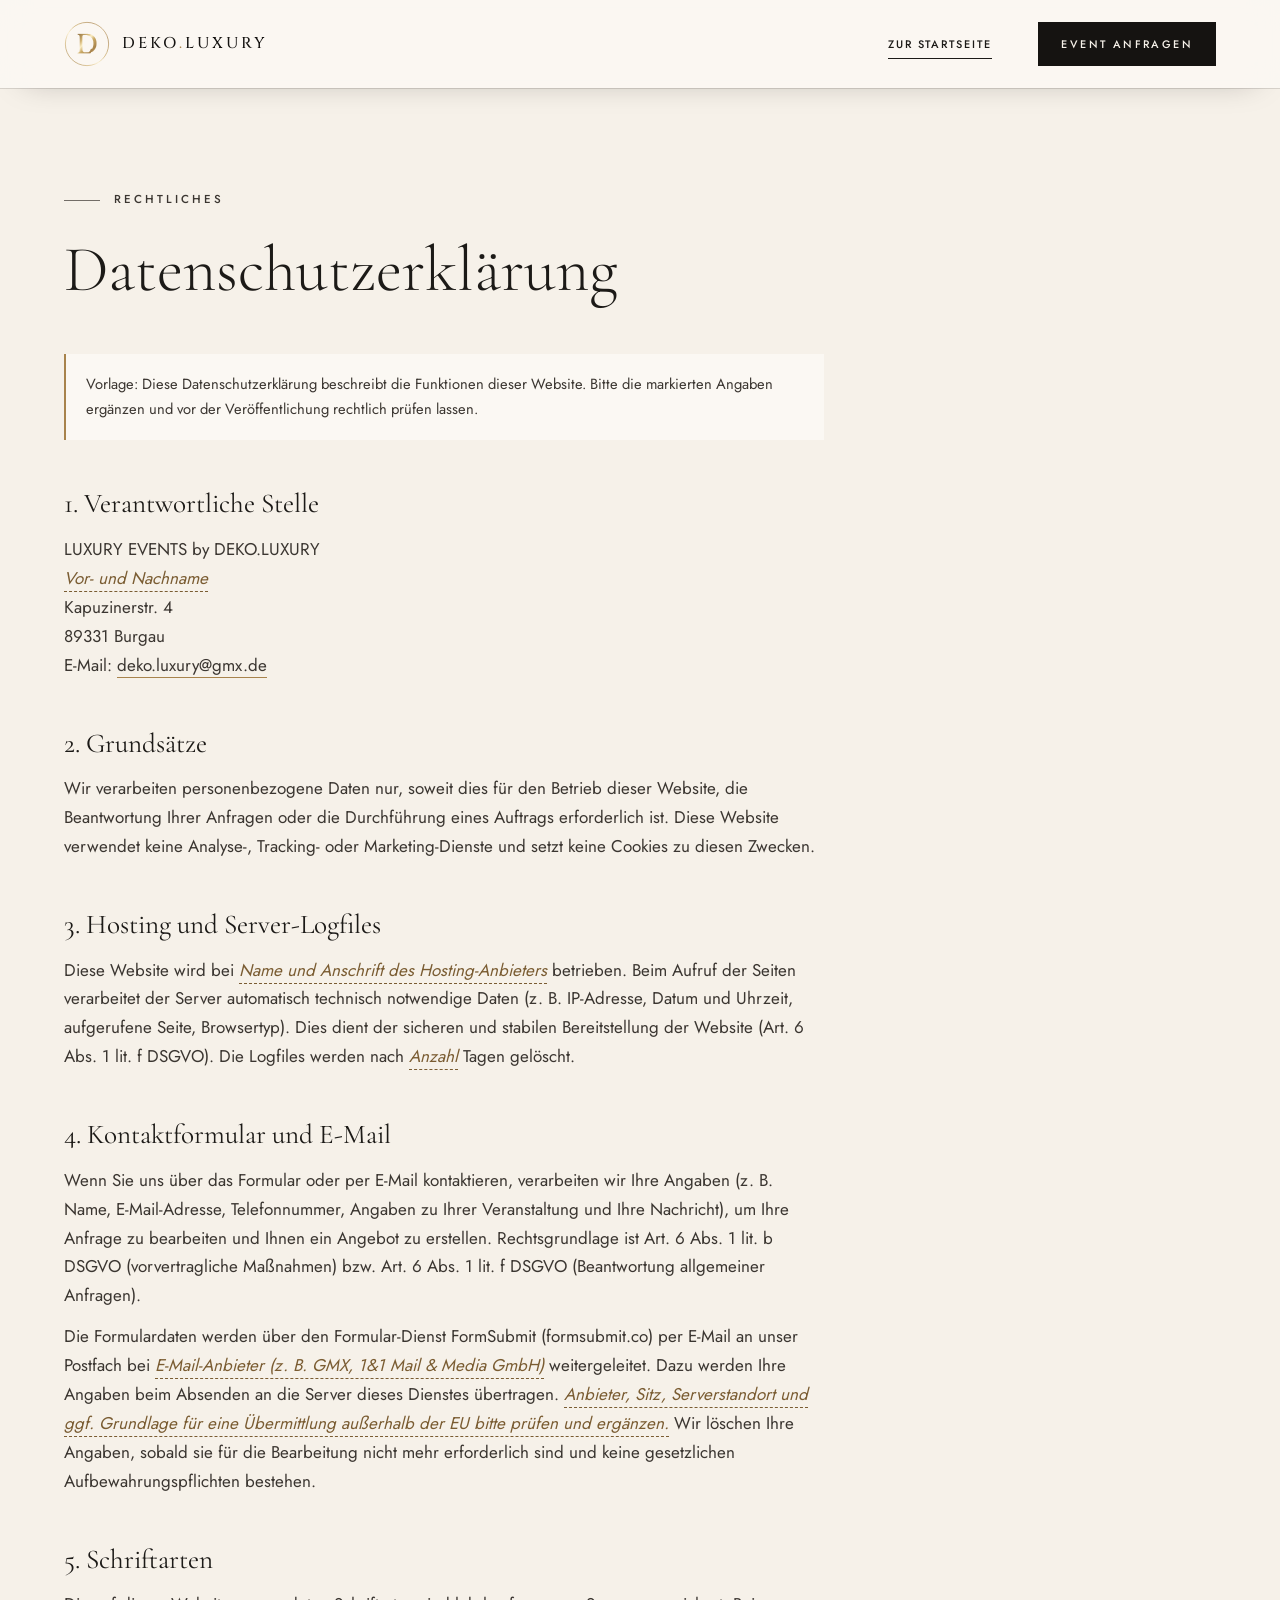
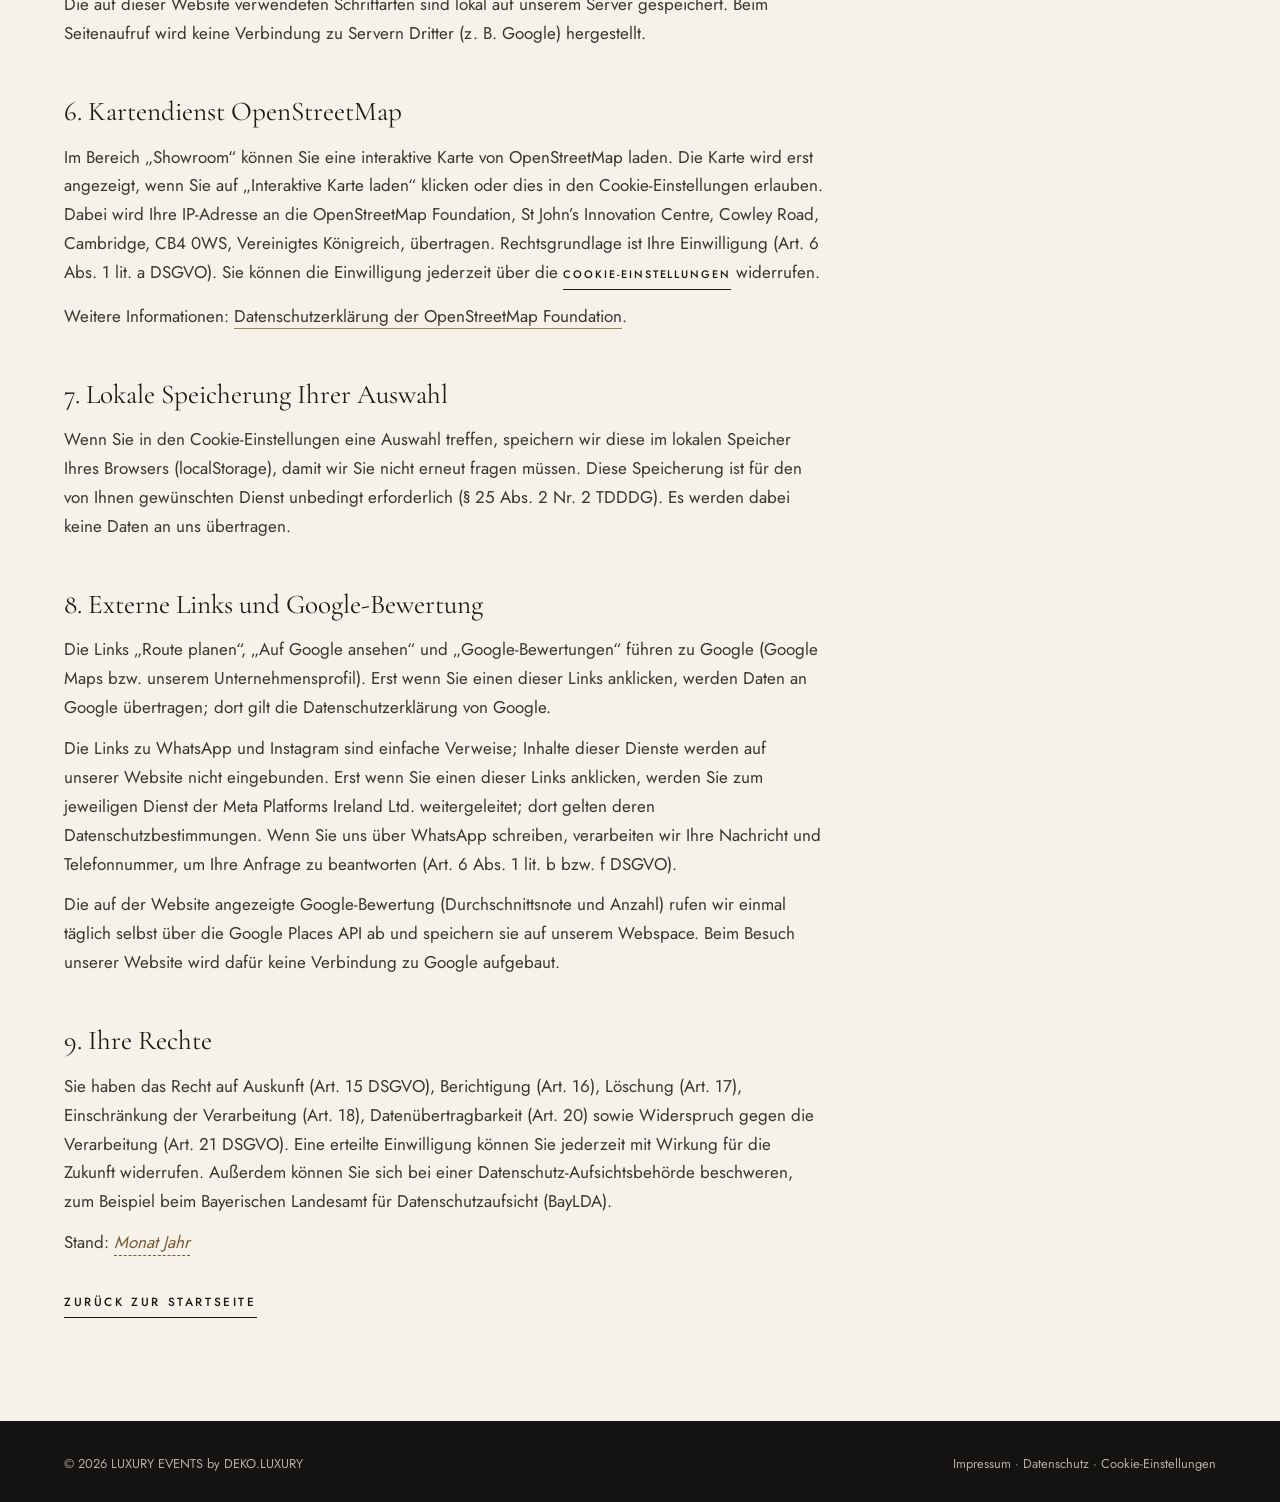
==== commit 71be2e25: "Show the Google rating and update it daily - New reviews link (share.google/pVcuqKsvUcemlnJwG) in st" ====
--- a/datenschutz.html
+++ b/datenschutz.html
@@ -69,9 +69,10 @@
         <h2>7. Lokale Speicherung Ihrer Auswahl</h2>
         <p>Wenn Sie in den Cookie-Einstellungen eine Auswahl treffen, speichern wir diese im lokalen Speicher Ihres Browsers (localStorage), damit wir Sie nicht erneut fragen müssen. Diese Speicherung ist für den von Ihnen gewünschten Dienst unbedingt erforderlich (§ 25 Abs. 2 Nr. 2 TDDDG). Es werden dabei keine Daten an uns übertragen.</p>
 
-        <h2>8. Externe Links</h2>
+        <h2>8. Externe Links und Google-Bewertung</h2>
         <p>Die Links „Route planen“, „Auf Google ansehen“ und „Google-Bewertungen“ führen zu Google (Google Maps bzw. unserem Unternehmensprofil). Erst wenn Sie einen dieser Links anklicken, werden Daten an Google übertragen; dort gilt die Datenschutzerklärung von Google.</p>
         <p>Die Links zu WhatsApp und Instagram sind einfache Verweise; Inhalte dieser Dienste werden auf unserer Website nicht eingebunden. Erst wenn Sie einen dieser Links anklicken, werden Sie zum jeweiligen Dienst der Meta Platforms Ireland Ltd. weitergeleitet; dort gelten deren Datenschutzbestimmungen. Wenn Sie uns über WhatsApp schreiben, verarbeiten wir Ihre Nachricht und Telefonnummer, um Ihre Anfrage zu beantworten (Art. 6 Abs. 1 lit. b bzw. f DSGVO).</p>
+        <p>Die auf der Website angezeigte Google-Bewertung (Durchschnittsnote und Anzahl) rufen wir einmal täglich selbst über die Google Places API ab und speichern sie auf unserem Webspace. Beim Besuch unserer Website wird dafür keine Verbindung zu Google aufgebaut.</p>
 
         <h2>9. Ihre Rechte</h2>
         <p>Sie haben das Recht auf Auskunft (Art. 15 DSGVO), Berichtigung (Art. 16), Löschung (Art. 17), Einschränkung der Verarbeitung (Art. 18), Datenübertragbarkeit (Art. 20) sowie Widerspruch gegen die Verarbeitung (Art. 21 DSGVO). Eine erteilte Einwilligung können Sie jederzeit mit Wirkung für die Zukunft widerrufen. Außerdem können Sie sich bei einer Datenschutz-Aufsichtsbehörde beschweren, zum Beispiel beim Bayerischen Landesamt für Datenschutzaufsicht (BayLDA).</p>
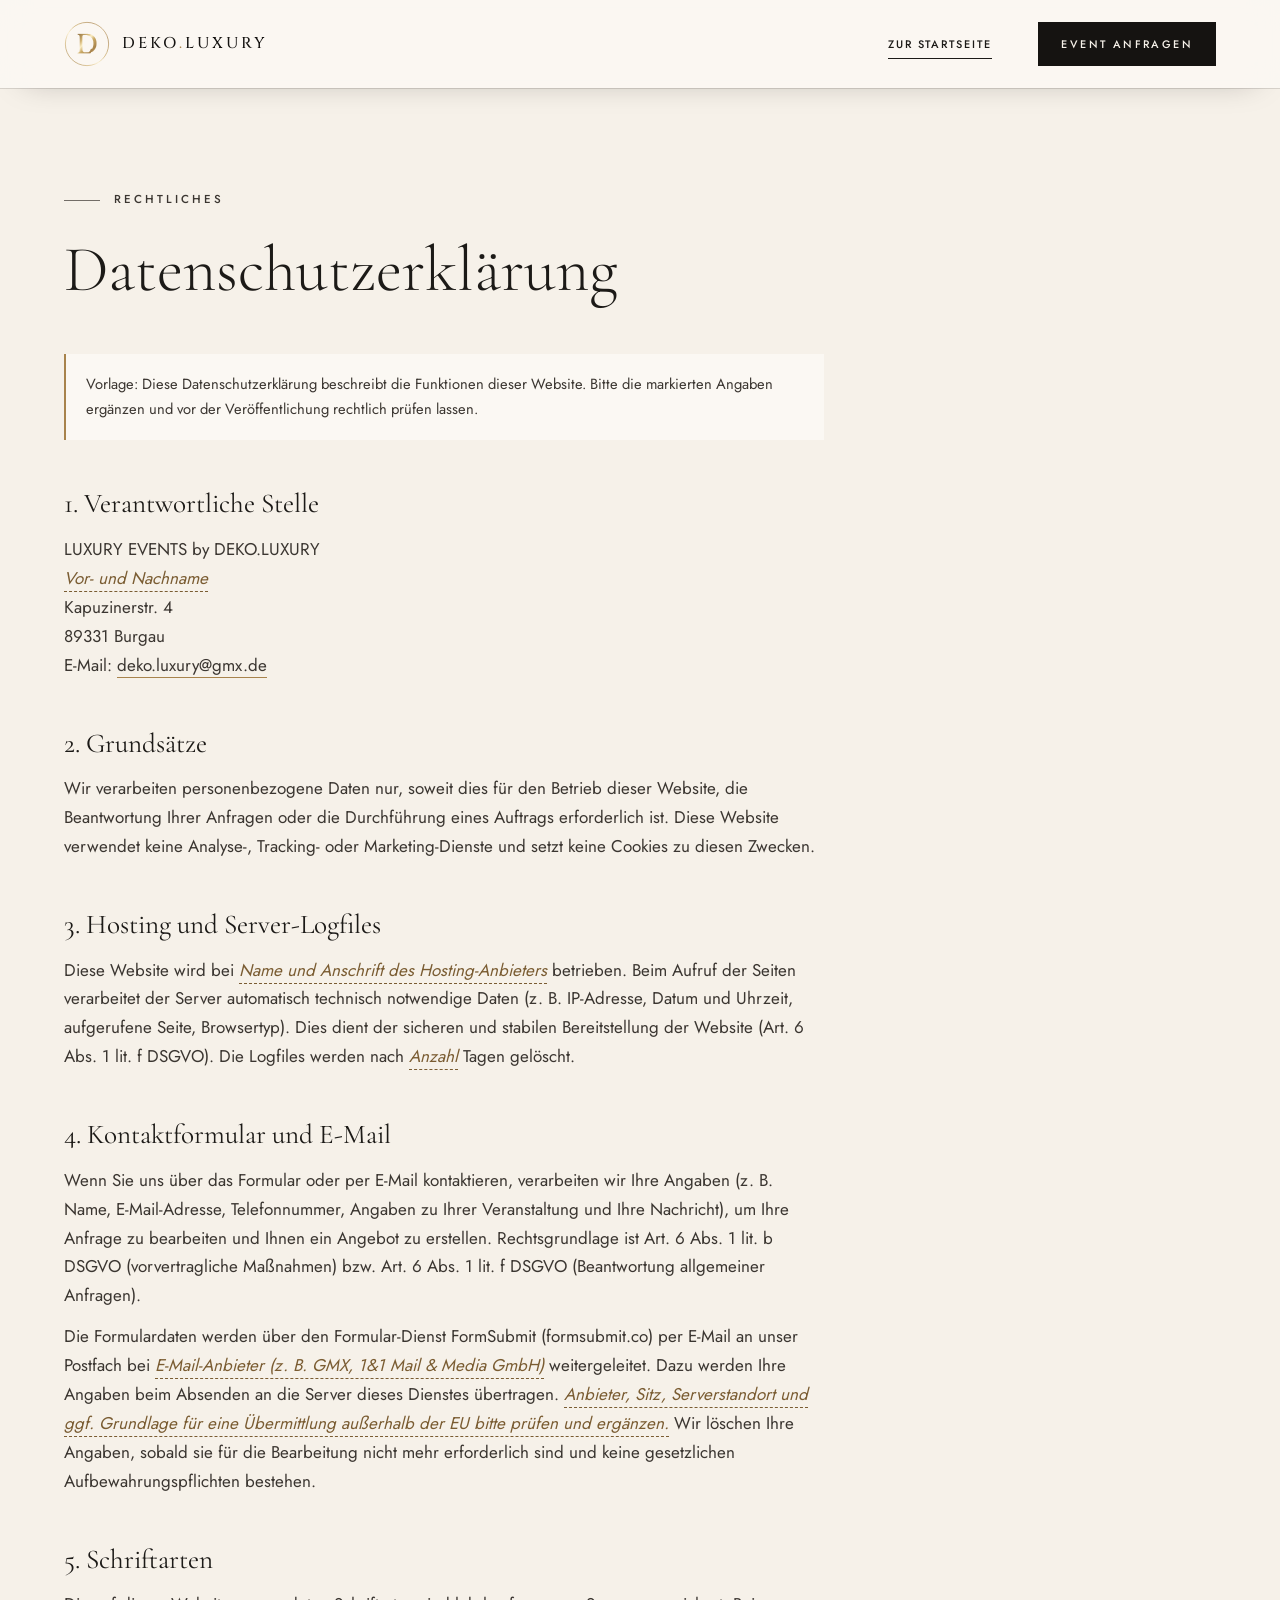
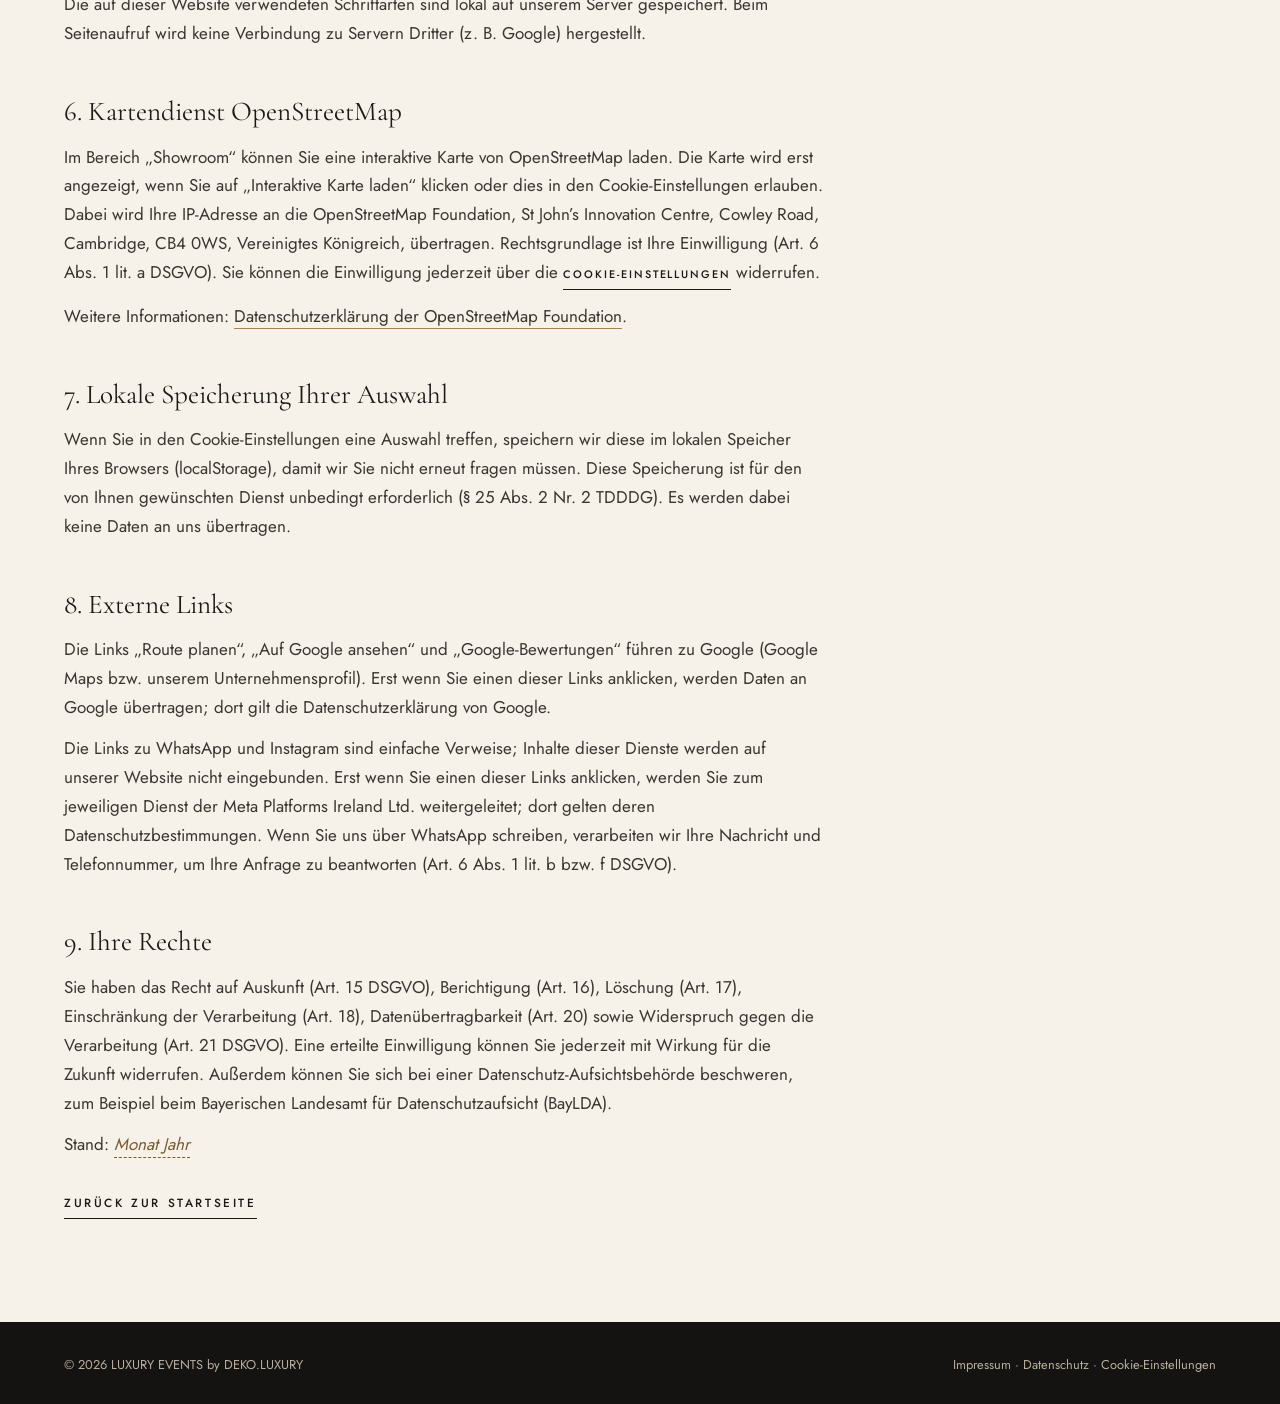
==== commit df97295e: "Show 5,0 stars from 3 Google reviews, edited by hand The owner prefers to update the rating manually" ====
--- a/datenschutz.html
+++ b/datenschutz.html
@@ -69,10 +69,9 @@
         <h2>7. Lokale Speicherung Ihrer Auswahl</h2>
         <p>Wenn Sie in den Cookie-Einstellungen eine Auswahl treffen, speichern wir diese im lokalen Speicher Ihres Browsers (localStorage), damit wir Sie nicht erneut fragen müssen. Diese Speicherung ist für den von Ihnen gewünschten Dienst unbedingt erforderlich (§ 25 Abs. 2 Nr. 2 TDDDG). Es werden dabei keine Daten an uns übertragen.</p>
 
-        <h2>8. Externe Links und Google-Bewertung</h2>
+        <h2>8. Externe Links</h2>
         <p>Die Links „Route planen“, „Auf Google ansehen“ und „Google-Bewertungen“ führen zu Google (Google Maps bzw. unserem Unternehmensprofil). Erst wenn Sie einen dieser Links anklicken, werden Daten an Google übertragen; dort gilt die Datenschutzerklärung von Google.</p>
         <p>Die Links zu WhatsApp und Instagram sind einfache Verweise; Inhalte dieser Dienste werden auf unserer Website nicht eingebunden. Erst wenn Sie einen dieser Links anklicken, werden Sie zum jeweiligen Dienst der Meta Platforms Ireland Ltd. weitergeleitet; dort gelten deren Datenschutzbestimmungen. Wenn Sie uns über WhatsApp schreiben, verarbeiten wir Ihre Nachricht und Telefonnummer, um Ihre Anfrage zu beantworten (Art. 6 Abs. 1 lit. b bzw. f DSGVO).</p>
-        <p>Die auf der Website angezeigte Google-Bewertung (Durchschnittsnote und Anzahl) rufen wir einmal täglich selbst über die Google Places API ab und speichern sie auf unserem Webspace. Beim Besuch unserer Website wird dafür keine Verbindung zu Google aufgebaut.</p>
 
         <h2>9. Ihre Rechte</h2>
         <p>Sie haben das Recht auf Auskunft (Art. 15 DSGVO), Berichtigung (Art. 16), Löschung (Art. 17), Einschränkung der Verarbeitung (Art. 18), Datenübertragbarkeit (Art. 20) sowie Widerspruch gegen die Verarbeitung (Art. 21 DSGVO). Eine erteilte Einwilligung können Sie jederzeit mit Wirkung für die Zukunft widerrufen. Außerdem können Sie sich bei einer Datenschutz-Aufsichtsbehörde beschweren, zum Beispiel beim Bayerischen Landesamt für Datenschutzaufsicht (BayLDA).</p>
--- a/assets/css/style.css
+++ b/assets/css/style.css
@@ -1473,3 +1473,58 @@
   .footer__cols { grid-template-columns: minmax(0, 1fr); gap: 36px; }
   .footer__bottom { flex-direction: column; align-items: flex-start; }
 }
+
+/* ---------- Google-Bewertung: Sterne, Hero-Plakette, Karte in der Galerie ---------- */
+.stars { position: relative; display: inline-flex; flex: none; vertical-align: middle; line-height: 0; color: rgba(205, 176, 122, 0.25); }
+.stars__row { display: inline-flex; gap: 0.14em; }
+.stars svg { width: 1em; height: 1em; flex: none; }
+.stars__fill { position: absolute; inset: 0 auto 0 0; width: var(--pct, 100%); overflow: hidden; color: #e6c983; }
+.stars__fill .stars__row { width: max-content; }
+.stars--sm { font-size: 0.82rem; }
+.stars--lg { font-size: clamp(1.5rem, 1.2rem + 1vw, 2rem); }
+
+.hero__badges { display: flex; flex-wrap: wrap; align-items: center; gap: 10px 12px; margin-top: clamp(22px, 3vh, 32px); }
+.hero__badges .status--hero { margin-top: 0; }
+.rating-pill {
+  display: inline-flex; align-items: center; gap: 10px; padding: 9px 16px 9px 14px;
+  border: 1px solid rgba(205, 176, 122, 0.45); border-radius: 999px; background: rgba(205, 176, 122, 0.08);
+  color: rgba(246, 241, 233, 0.86); font-size: 0.8rem; line-height: 1.4; letter-spacing: 0.02em;
+  transition: background-color 0.4s var(--ease), border-color 0.4s var(--ease);
+  animation: rise 1.2s var(--ease) calc(var(--intro) + 1.05s) backwards;
+}
+.rating-pill strong { font-weight: 500; color: var(--ivory); }
+.rating-pill .stars { font-size: 0.9rem; }
+.rating-pill:hover, .rating-pill:focus-visible { background: rgba(205, 176, 122, 0.16); border-color: rgba(230, 201, 131, 0.8); }
+
+.strip__rating { display: inline-flex; align-items: center; gap: 8px; }
+
+.reviews {
+  display: grid; grid-template-columns: minmax(0, 0.8fr) minmax(0, 1.2fr); align-items: center; gap: clamp(28px, 5vw, 80px);
+  margin-top: clamp(48px, 6vw, 88px);
+}
+.reviews__score {
+  position: relative; display: grid; justify-items: center; gap: 12px; padding: clamp(30px, 4vw, 48px) 24px;
+  border: 1px solid rgba(205, 176, 122, 0.4); background: radial-gradient(120% 90% at 50% 0%, rgba(205, 176, 122, 0.14), rgba(205, 176, 122, 0) 70%);
+  text-align: center; transition: border-color 0.5s var(--ease), transform 0.6s var(--ease);
+}
+.reviews__score::before { content: ""; position: absolute; inset: 8px; border: 1px solid rgba(205, 176, 122, 0.16); pointer-events: none; }
+.reviews__score:hover, .reviews__score:focus-visible { border-color: rgba(230, 201, 131, 0.8); transform: translateY(-3px); }
+.reviews__note { display: inline-flex; align-items: baseline; gap: 8px; font-family: var(--serif); font-weight: 300; font-size: clamp(3.6rem, 2.8rem + 3vw, 5.4rem); line-height: 1; color: var(--ivory); }
+.reviews__note small { font-size: 0.32em; color: var(--muted-light); }
+.reviews__count { font-size: 0.9rem; letter-spacing: 0.04em; color: rgba(246, 241, 233, 0.82); }
+.reviews__google { display: inline-flex; align-items: center; gap: 6px; font-size: 0.62rem; font-weight: 500; letter-spacing: 0.24em; text-transform: uppercase; color: var(--gold-soft); }
+.reviews__google svg { width: 14px; height: 14px; fill: none; stroke: currentColor; stroke-width: 1.6; stroke-linecap: round; }
+.reviews__title { margin: 10px 0 0; font-family: var(--serif); font-weight: 300; font-size: clamp(1.9rem, 1.4rem + 1.6vw, 2.8rem); line-height: 1.1; color: var(--ivory); }
+.reviews__text { max-width: 46ch; margin: 16px 0 0; color: var(--muted-light); font-weight: 300; }
+.reviews__actions { display: flex; flex-wrap: wrap; align-items: center; gap: 16px 28px; margin-top: 26px; }
+@media (max-width: 900px) {
+  .reviews { grid-template-columns: minmax(0, 1fr); }
+  .reviews__score { width: min(100%, 420px); justify-self: center; }
+  .reviews__body { text-align: center; }
+  .reviews__text { margin-inline: auto; }
+  .reviews__actions { justify-content: center; }
+}
+@media (max-width: 560px) {
+  .reviews__actions .btn { width: 100%; }
+  .rating-pill { font-size: 0.74rem; }
+}
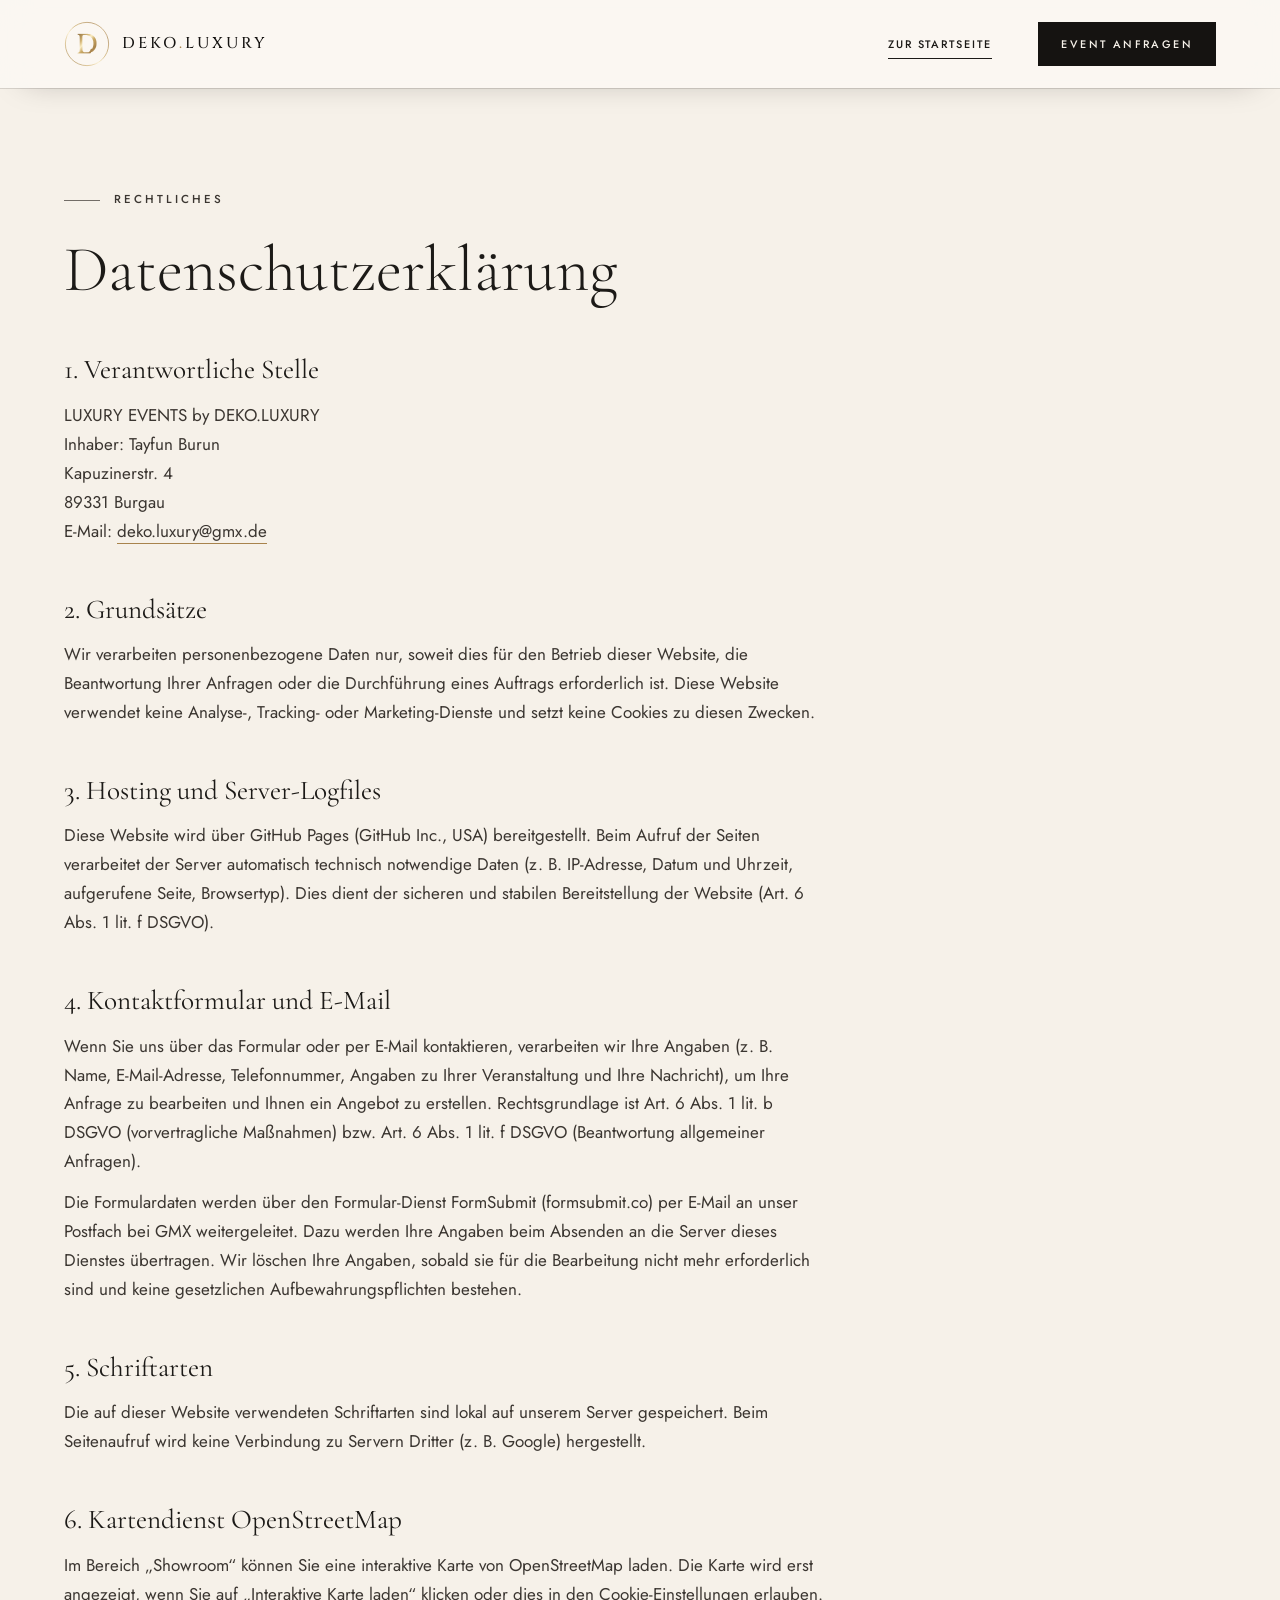
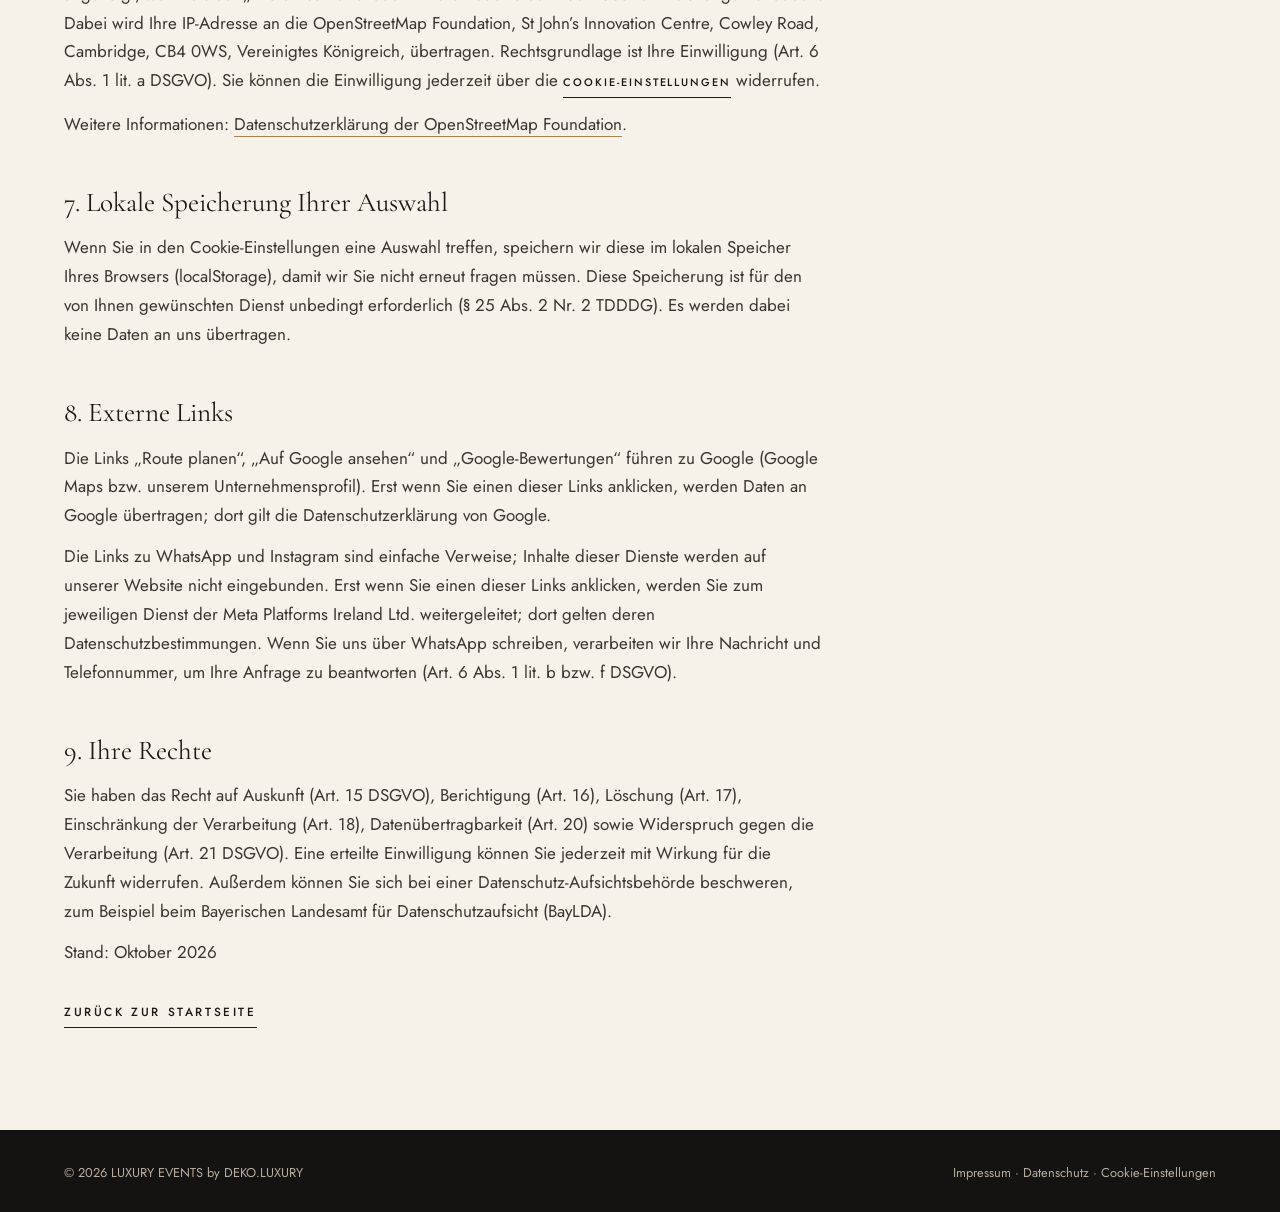
==== commit 52119dac: "Impressum: Inhaber eingetragen, Platzhalter entfernt; 4 Bewertungen - Impressum: Inhaber Tayfun Buru" ====
--- a/datenschutz.html
+++ b/datenschutz.html
@@ -38,12 +38,10 @@
         <!-- Diese Erklärung beschreibt, was die Website technisch tatsächlich tut (lokale Schriften,
              kein Tracking, Karte nur nach Zustimmung, Kontaktformular). Sie ist eine Vorlage und
              ersetzt keine Rechtsberatung. Gestrichelt markierte Angaben ergänzen. -->
-        <p class="legal__note">Vorlage: Diese Datenschutzerklärung beschreibt die Funktionen dieser Website. Bitte die markierten Angaben ergänzen und vor der Veröffentlichung rechtlich prüfen lassen.</p>
-
         <h2>1. Verantwortliche Stelle</h2>
         <p>
           LUXURY EVENTS by DEKO.LUXURY<br>
-          <span class="ph">Vor- und Nachname</span><br>
+          Inhaber: Tayfun Burun<br>
           Kapuzinerstr. 4<br>
           89331 Burgau<br>
           E-Mail: <a href="mailto:deko.luxury@gmx.de">deko.luxury@gmx.de</a>
@@ -53,11 +51,11 @@
         <p>Wir verarbeiten personenbezogene Daten nur, soweit dies für den Betrieb dieser Website, die Beantwortung Ihrer Anfragen oder die Durchführung eines Auftrags erforderlich ist. Diese Website verwendet keine Analyse-, Tracking- oder Marketing-Dienste und setzt keine Cookies zu diesen Zwecken.</p>
 
         <h2>3. Hosting und Server-Logfiles</h2>
-        <p>Diese Website wird bei <span class="ph">Name und Anschrift des Hosting-Anbieters</span> betrieben. Beim Aufruf der Seiten verarbeitet der Server automatisch technisch notwendige Daten (z. B. IP-Adresse, Datum und Uhrzeit, aufgerufene Seite, Browsertyp). Dies dient der sicheren und stabilen Bereitstellung der Website (Art. 6 Abs. 1 lit. f DSGVO). Die Logfiles werden nach <span class="ph">Anzahl</span> Tagen gelöscht.</p>
+        <p>Diese Website wird über GitHub Pages (GitHub Inc., USA) bereitgestellt. Beim Aufruf der Seiten verarbeitet der Server automatisch technisch notwendige Daten (z. B. IP-Adresse, Datum und Uhrzeit, aufgerufene Seite, Browsertyp). Dies dient der sicheren und stabilen Bereitstellung der Website (Art. 6 Abs. 1 lit. f DSGVO).</p>
 
         <h2>4. Kontaktformular und E-Mail</h2>
         <p>Wenn Sie uns über das Formular oder per E-Mail kontaktieren, verarbeiten wir Ihre Angaben (z. B. Name, E-Mail-Adresse, Telefonnummer, Angaben zu Ihrer Veranstaltung und Ihre Nachricht), um Ihre Anfrage zu bearbeiten und Ihnen ein Angebot zu erstellen. Rechtsgrundlage ist Art. 6 Abs. 1 lit. b DSGVO (vorvertragliche Maßnahmen) bzw. Art. 6 Abs. 1 lit. f DSGVO (Beantwortung allgemeiner Anfragen).</p>
-        <p>Die Formulardaten werden über den Formular-Dienst FormSubmit (formsubmit.co) per E-Mail an unser Postfach bei <span class="ph">E-Mail-Anbieter (z. B. GMX, 1&amp;1 Mail &amp; Media GmbH)</span> weitergeleitet. Dazu werden Ihre Angaben beim Absenden an die Server dieses Dienstes übertragen. <span class="ph">Anbieter, Sitz, Serverstandort und ggf. Grundlage für eine Übermittlung außerhalb der EU bitte prüfen und ergänzen.</span> Wir löschen Ihre Angaben, sobald sie für die Bearbeitung nicht mehr erforderlich sind und keine gesetzlichen Aufbewahrungspflichten bestehen.</p>
+        <p>Die Formulardaten werden über den Formular-Dienst FormSubmit (formsubmit.co) per E-Mail an unser Postfach bei GMX weitergeleitet. Dazu werden Ihre Angaben beim Absenden an die Server dieses Dienstes übertragen. Wir löschen Ihre Angaben, sobald sie für die Bearbeitung nicht mehr erforderlich sind und keine gesetzlichen Aufbewahrungspflichten bestehen.</p>
 
         <h2>5. Schriftarten</h2>
         <p>Die auf dieser Website verwendeten Schriftarten sind lokal auf unserem Server gespeichert. Beim Seitenaufruf wird keine Verbindung zu Servern Dritter (z. B. Google) hergestellt.</p>
@@ -76,7 +74,7 @@
         <h2>9. Ihre Rechte</h2>
         <p>Sie haben das Recht auf Auskunft (Art. 15 DSGVO), Berichtigung (Art. 16), Löschung (Art. 17), Einschränkung der Verarbeitung (Art. 18), Datenübertragbarkeit (Art. 20) sowie Widerspruch gegen die Verarbeitung (Art. 21 DSGVO). Eine erteilte Einwilligung können Sie jederzeit mit Wirkung für die Zukunft widerrufen. Außerdem können Sie sich bei einer Datenschutz-Aufsichtsbehörde beschweren, zum Beispiel beim Bayerischen Landesamt für Datenschutzaufsicht (BayLDA).</p>
 
-        <p class="legal__back">Stand: <span class="ph">Monat Jahr</span><br><br><a class="link" href="index.html">Zurück zur Startseite</a></p>
+        <p class="legal__back">Stand: Oktober 2026<br><br><a class="link" href="index.html">Zurück zur Startseite</a></p>
       </div>
     </div>
   </main>
--- a/assets/css/style.css
+++ b/assets/css/style.css
@@ -1528,3 +1528,41 @@
   .reviews__actions .btn { width: 100%; }
   .rating-pill { font-size: 0.74rem; }
 }
+
+/* ---------- Anfrage am Handy: Formular zuerst, große klare Felder ---------- */
+.quick__label { margin-top: clamp(28px, 3vw, 40px); font-size: var(--fs-label); font-weight: 500; letter-spacing: 0.22em; text-transform: uppercase; color: var(--muted); }
+.quick__label + .quick { margin-top: 12px; }
+@media (max-width: 900px) {
+  /* Reihenfolge: Überschrift → Formular → „Lieber direkt?“ → Kontakt-Knöpfe */
+  .contact__grid { display: flex; flex-direction: column; gap: 0; }
+  .contact__info { display: contents; }
+  .contact__form-wrap { order: 1; margin-top: 28px; }
+  .quick__label { order: 2; margin-top: 36px; }
+  .quick { order: 3; }
+  .contact__list { order: 4; }
+}
+@media (max-width: 640px) {
+  .contact__lead { font-size: 1rem; margin-top: 14px; }
+  .contact__list { display: none; }
+  .form { padding: 24px 16px 26px; }
+  .form::before { display: none; }
+  .form__head { margin-bottom: 22px; }
+  .form__title { font-size: 1.9rem; }
+  .form__sub { margin-top: 8px; font-size: 0.86rem; font-weight: 400; letter-spacing: 0; text-transform: none; color: var(--muted); }
+  .form__grid { gap: 30px; }
+  .field { gap: 7px; }
+  .field > label, .field > legend, .field__label { font-size: 0.92rem; letter-spacing: 0; text-transform: none; color: var(--text); }
+  .field input, .field select, .field textarea {
+    min-height: 52px; padding: 12px 14px; background: #fff;
+    border: 1px solid rgba(28, 26, 23, 0.2); border-radius: 10px;
+  }
+  .field textarea { min-height: 120px; }
+  .field input:focus, .field select:focus, .field textarea:focus { border-color: var(--gold); box-shadow: 0 0 0 3px rgba(168, 131, 76, 0.18); }
+  .field.has-error input { border-color: #9c3b2c; box-shadow: none; }
+  .select::after { right: 16px; }
+  .select select { padding-right: 40px; }
+  .field__hint { margin-top: -14px; font-size: 0.82rem; }
+  .form__foot { margin-top: 26px; gap: 12px; }
+  .form__submit { min-height: 56px; }
+  .form__legal { font-size: 0.76rem; }
+}
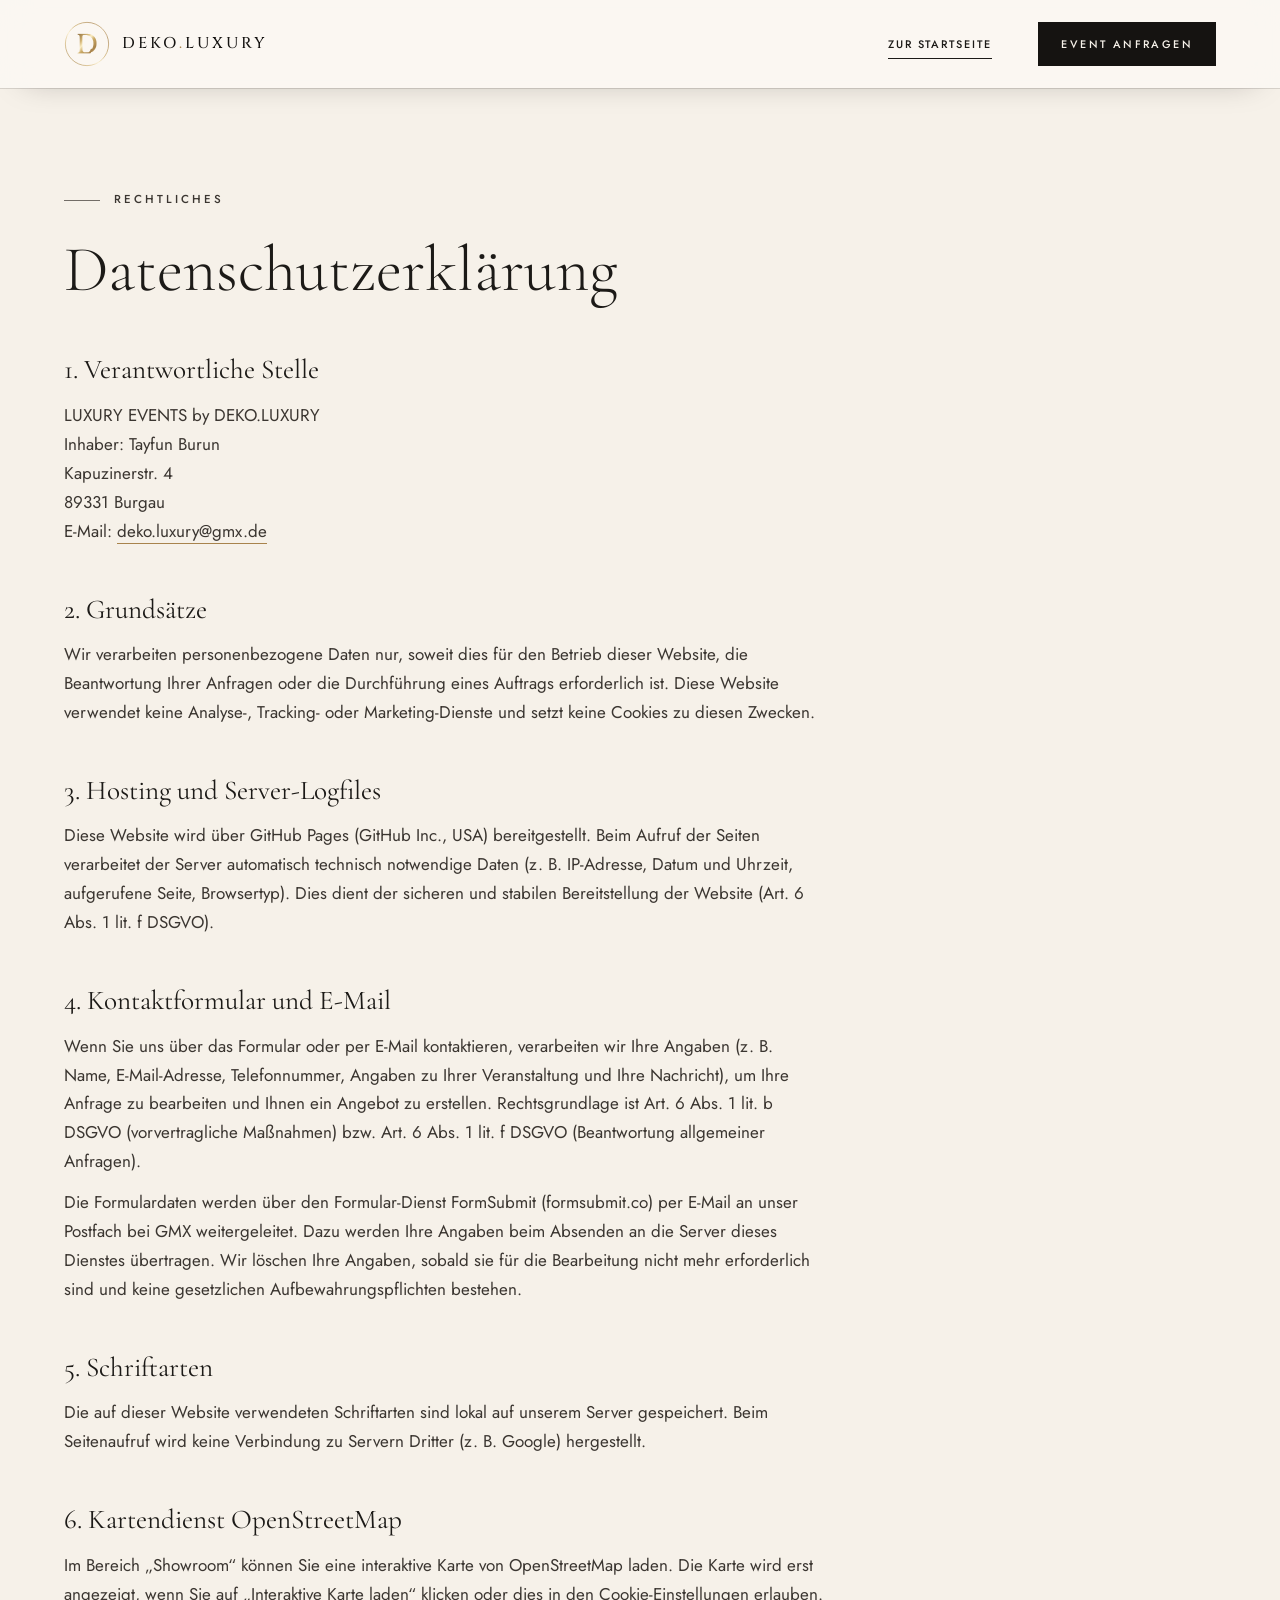
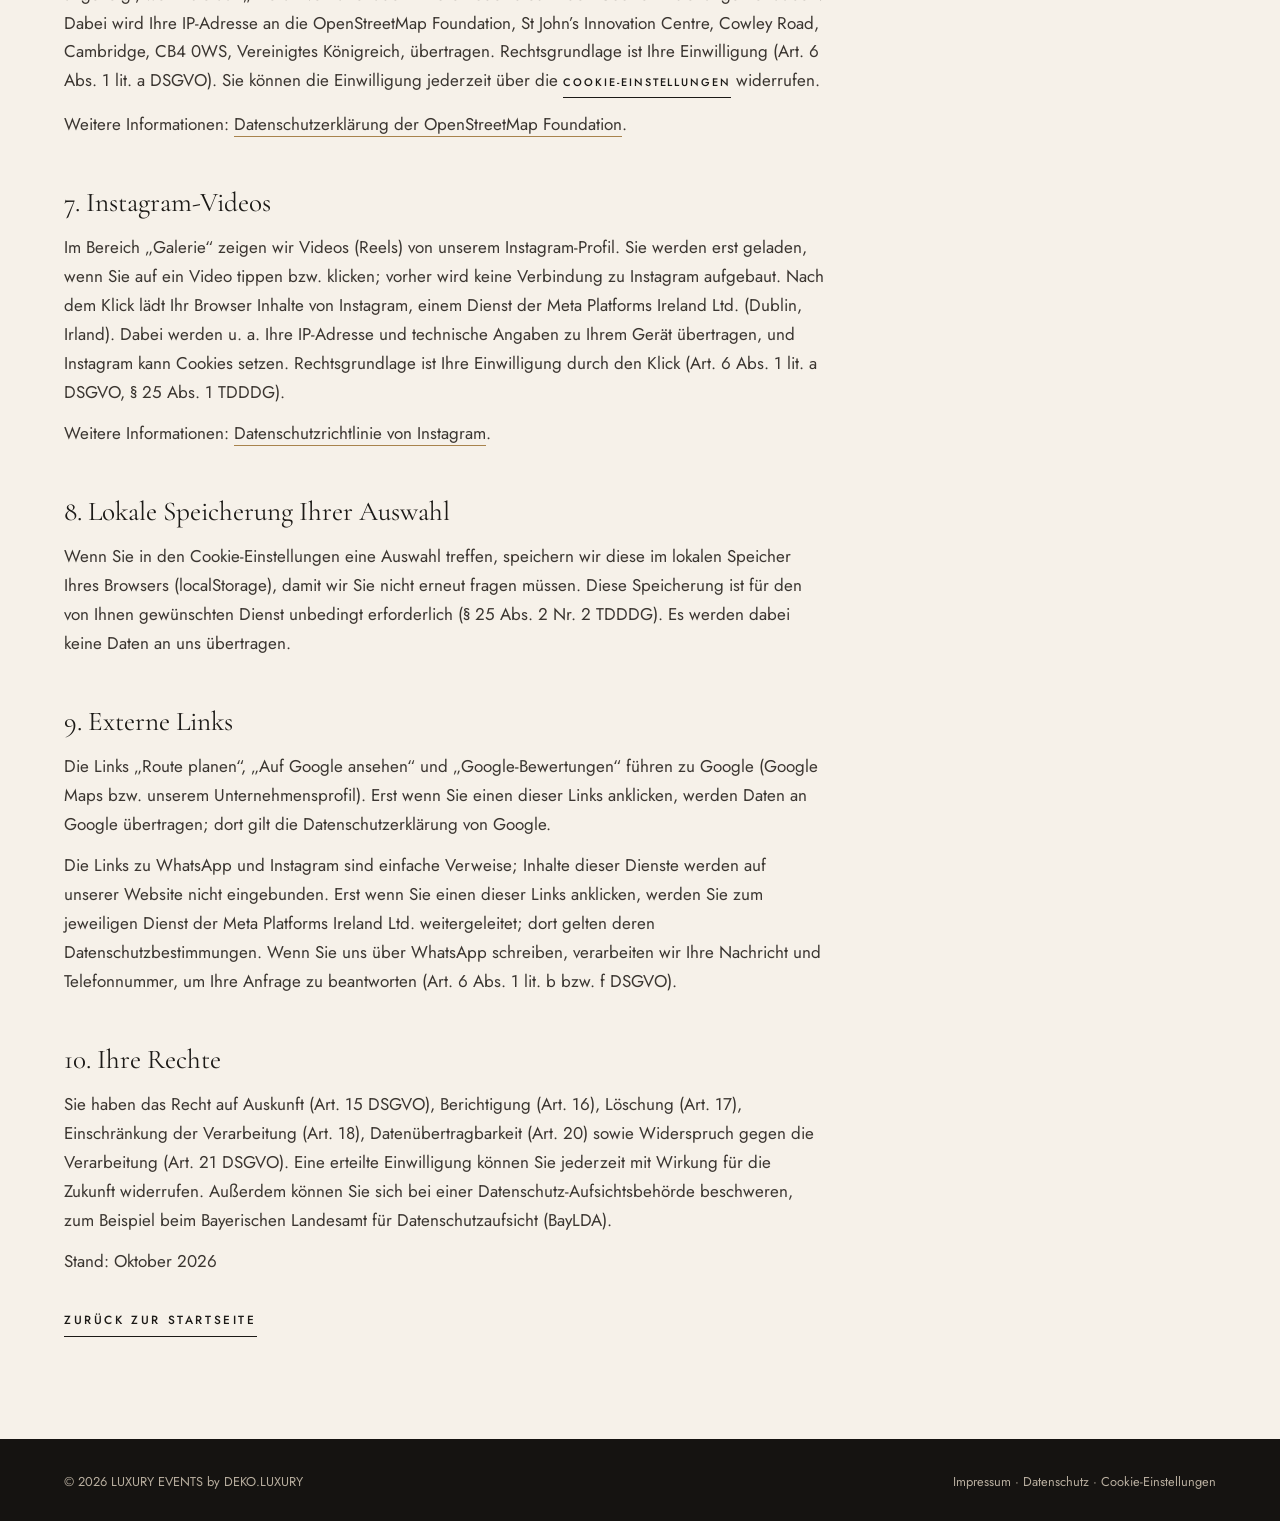
==== commit 88bf7b3b: "Instagram-Reels in der Galerie und Pflichtfeld „Ort der Veranstaltung“ - Galerie: neuer Bereich „Uns" ====
--- a/datenschutz.html
+++ b/datenschutz.html
@@ -64,14 +64,18 @@
         <p>Im Bereich „Showroom“ können Sie eine interaktive Karte von OpenStreetMap laden. Die Karte wird erst angezeigt, wenn Sie auf „Interaktive Karte laden“ klicken oder dies in den Cookie-Einstellungen erlauben. Dabei wird Ihre IP-Adresse an die OpenStreetMap Foundation, St John’s Innovation Centre, Cowley Road, Cambridge, CB4 0WS, Vereinigtes Königreich, übertragen. Rechtsgrundlage ist Ihre Einwilligung (Art. 6 Abs. 1 lit. a DSGVO). Sie können die Einwilligung jederzeit über die <button type="button" class="link link--small" data-open-consent>Cookie-Einstellungen</button> widerrufen.</p>
         <p>Weitere Informationen: <a href="https://wiki.osmfoundation.org/wiki/Privacy_Policy" target="_blank" rel="noopener">Datenschutzerklärung der OpenStreetMap Foundation</a>.</p>
 
-        <h2>7. Lokale Speicherung Ihrer Auswahl</h2>
+        <h2 id="instagram">7. Instagram-Videos</h2>
+        <p>Im Bereich „Galerie“ zeigen wir Videos (Reels) von unserem Instagram-Profil. Sie werden erst geladen, wenn Sie auf ein Video tippen bzw. klicken; vorher wird keine Verbindung zu Instagram aufgebaut. Nach dem Klick lädt Ihr Browser Inhalte von Instagram, einem Dienst der Meta Platforms Ireland Ltd. (Dublin, Irland). Dabei werden u. a. Ihre IP-Adresse und technische Angaben zu Ihrem Gerät übertragen, und Instagram kann Cookies setzen. Rechtsgrundlage ist Ihre Einwilligung durch den Klick (Art. 6 Abs. 1 lit. a DSGVO, § 25 Abs. 1 TDDDG).</p>
+        <p>Weitere Informationen: <a href="https://privacycenter.instagram.com/policy" target="_blank" rel="noopener">Datenschutzrichtlinie von Instagram</a>.</p>
+
+        <h2>8. Lokale Speicherung Ihrer Auswahl</h2>
         <p>Wenn Sie in den Cookie-Einstellungen eine Auswahl treffen, speichern wir diese im lokalen Speicher Ihres Browsers (localStorage), damit wir Sie nicht erneut fragen müssen. Diese Speicherung ist für den von Ihnen gewünschten Dienst unbedingt erforderlich (§ 25 Abs. 2 Nr. 2 TDDDG). Es werden dabei keine Daten an uns übertragen.</p>
 
-        <h2>8. Externe Links</h2>
+        <h2>9. Externe Links</h2>
         <p>Die Links „Route planen“, „Auf Google ansehen“ und „Google-Bewertungen“ führen zu Google (Google Maps bzw. unserem Unternehmensprofil). Erst wenn Sie einen dieser Links anklicken, werden Daten an Google übertragen; dort gilt die Datenschutzerklärung von Google.</p>
         <p>Die Links zu WhatsApp und Instagram sind einfache Verweise; Inhalte dieser Dienste werden auf unserer Website nicht eingebunden. Erst wenn Sie einen dieser Links anklicken, werden Sie zum jeweiligen Dienst der Meta Platforms Ireland Ltd. weitergeleitet; dort gelten deren Datenschutzbestimmungen. Wenn Sie uns über WhatsApp schreiben, verarbeiten wir Ihre Nachricht und Telefonnummer, um Ihre Anfrage zu beantworten (Art. 6 Abs. 1 lit. b bzw. f DSGVO).</p>
 
-        <h2>9. Ihre Rechte</h2>
+        <h2>10. Ihre Rechte</h2>
         <p>Sie haben das Recht auf Auskunft (Art. 15 DSGVO), Berichtigung (Art. 16), Löschung (Art. 17), Einschränkung der Verarbeitung (Art. 18), Datenübertragbarkeit (Art. 20) sowie Widerspruch gegen die Verarbeitung (Art. 21 DSGVO). Eine erteilte Einwilligung können Sie jederzeit mit Wirkung für die Zukunft widerrufen. Außerdem können Sie sich bei einer Datenschutz-Aufsichtsbehörde beschweren, zum Beispiel beim Bayerischen Landesamt für Datenschutzaufsicht (BayLDA).</p>
 
         <p class="legal__back">Stand: Oktober 2026<br><br><a class="link" href="index.html">Zurück zur Startseite</a></p>
--- a/assets/css/style.css
+++ b/assets/css/style.css
@@ -1566,3 +1566,48 @@
   .form__submit { min-height: 56px; }
   .form__legal { font-size: 0.76rem; }
 }
+
+/* ---------- Instagram-Reels in der Galerie ---------- */
+.reels { margin-top: clamp(56px, 7vw, 100px); }
+.reels__head { max-width: 640px; }
+.reels__title { margin: 10px 0 0; font-family: var(--serif); font-weight: 300; font-size: clamp(1.9rem, 1.4rem + 1.6vw, 2.8rem); line-height: 1.1; color: var(--ivory); }
+.reels__text { margin: 14px 0 0; color: var(--muted-light); font-weight: 300; }
+.reels__list { display: grid; grid-template-columns: repeat(3, minmax(0, 1fr)); gap: clamp(14px, 1.6vw, 24px); margin-top: clamp(24px, 3vw, 36px); align-items: start; }
+.reel { min-width: 0; }
+.reel__poster {
+  position: relative; display: grid; place-items: center; width: 100%; aspect-ratio: 4 / 5; overflow: hidden; cursor: pointer;
+  border: 1px solid rgba(205, 176, 122, 0.35);
+  background: radial-gradient(90% 70% at 50% 40%, rgba(205, 176, 122, 0.22), rgba(205, 176, 122, 0) 70%), linear-gradient(160deg, #1f1b17, #0f0d0b);
+  color: var(--ivory); transition: border-color 0.5s var(--ease), transform 0.6s var(--ease);
+}
+.reel__poster::before { content: ""; position: absolute; inset: 10px; border: 1px solid rgba(205, 176, 122, 0.16); pointer-events: none; }
+.reel__mark { position: absolute; width: 46%; height: auto; opacity: 0.12; }
+.reel__num { position: absolute; left: 22px; top: 18px; font-family: var(--serif); font-size: 1.1rem; letter-spacing: 0.1em; color: var(--gold-soft); }
+.reel__play {
+  position: relative; display: grid; place-items: center; width: 76px; height: 76px; border-radius: 50%;
+  background: rgba(246, 241, 233, 0.08); border: 1px solid rgba(230, 201, 131, 0.7);
+  transition: transform 0.5s var(--ease), background-color 0.5s var(--ease);
+}
+.reel__play svg { width: 30px; height: 30px; margin-left: 4px; fill: #e6c983; }
+.reel__label { position: absolute; left: 0; right: 0; bottom: 20px; display: inline-flex; align-items: center; justify-content: center; gap: 8px; font-size: 0.68rem; font-weight: 500; letter-spacing: 0.22em; text-transform: uppercase; color: var(--champagne); }
+.reel__label svg { width: 16px; height: 16px; }
+.reel__poster:hover, .reel__poster:focus-visible { border-color: rgba(230, 201, 131, 0.85); transform: translateY(-3px); }
+.reel__poster:hover .reel__play, .reel__poster:focus-visible .reel__play { transform: scale(1.08); background: rgba(230, 201, 131, 0.18); }
+.reel.is-loaded { display: flex; justify-content: center; }
+.reel .instagram-media { width: 100%; min-width: 0 !important; max-width: 540px; margin: 0 !important; padding: 28px 18px; border: 1px solid rgba(205, 176, 122, 0.35); background: #fff; color: var(--text); text-align: center; }
+.reel .instagram-media a { color: var(--gold-deep); border-bottom: 1px solid currentColor; }
+.reel iframe.instagram-media { padding: 0; border: 0; border-radius: 3px !important; }
+.reels__note { margin-top: 18px; font-size: 0.8rem; color: var(--muted-light); }
+.reels__note a { color: var(--gold-soft); border-bottom: 1px solid rgba(205, 176, 122, 0.4); }
+@media (max-width: 900px) {
+  /* Am Handy: Reels nebeneinander zum Wischen */
+  .reels__list {
+    grid-template-columns: none; grid-auto-flow: column; grid-auto-columns: max(326px, 80%);
+    overflow-x: auto; scroll-snap-type: x mandatory; overscroll-behavior-x: contain; -webkit-overflow-scrolling: touch;
+    margin-inline: calc(-1 * var(--gutter, 20px)); padding: 0 var(--gutter, 20px) 8px; scroll-padding-inline: var(--gutter, 20px);
+    scrollbar-width: none;
+  }
+  .reels__list::-webkit-scrollbar { display: none; }
+  .reel { scroll-snap-align: start; }
+  .reel__poster { aspect-ratio: 9 / 14; }
+}
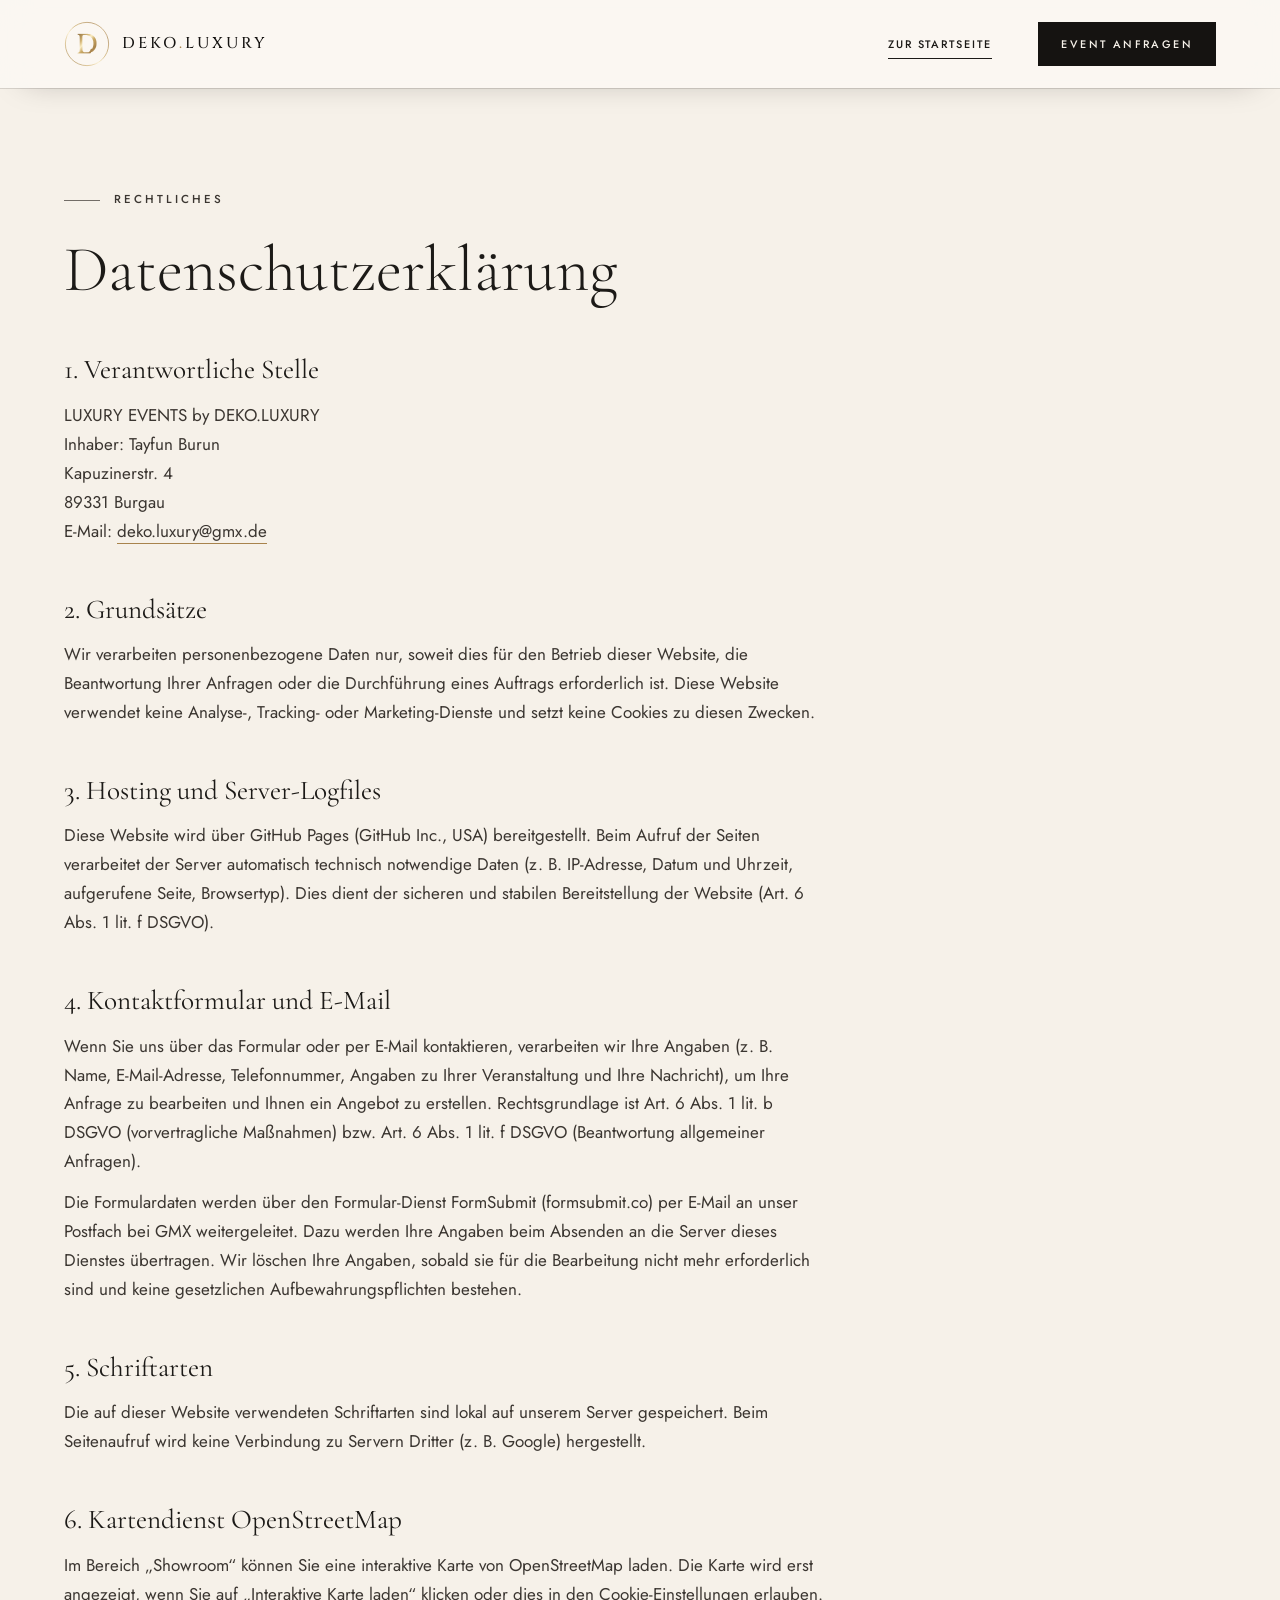
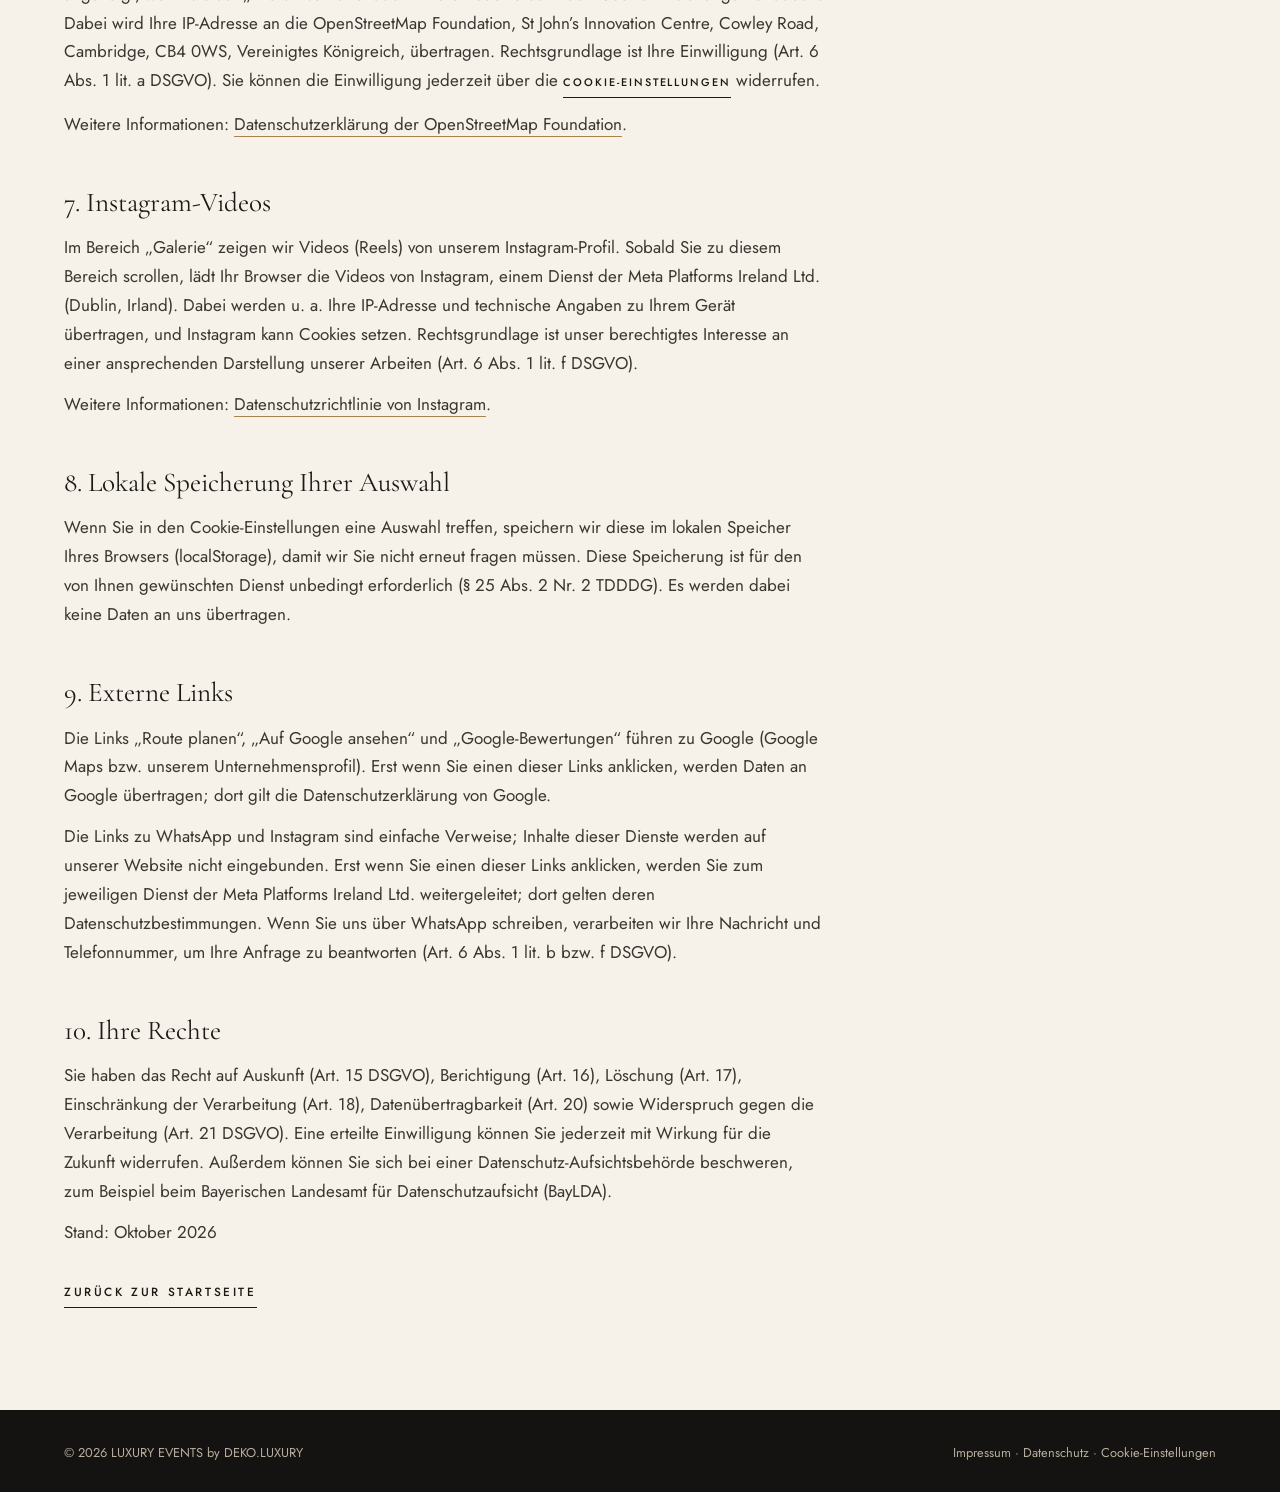
==== commit c9fec6f8: "Reels direkt sichtbar: laden automatisch beim Scrollen zur Galerie Co-Authored-By: Claude Opus 5.5 <" ====
--- a/datenschutz.html
+++ b/datenschutz.html
@@ -65,7 +65,7 @@
         <p>Weitere Informationen: <a href="https://wiki.osmfoundation.org/wiki/Privacy_Policy" target="_blank" rel="noopener">Datenschutzerklärung der OpenStreetMap Foundation</a>.</p>
 
         <h2 id="instagram">7. Instagram-Videos</h2>
-        <p>Im Bereich „Galerie“ zeigen wir Videos (Reels) von unserem Instagram-Profil. Sie werden erst geladen, wenn Sie auf ein Video tippen bzw. klicken; vorher wird keine Verbindung zu Instagram aufgebaut. Nach dem Klick lädt Ihr Browser Inhalte von Instagram, einem Dienst der Meta Platforms Ireland Ltd. (Dublin, Irland). Dabei werden u. a. Ihre IP-Adresse und technische Angaben zu Ihrem Gerät übertragen, und Instagram kann Cookies setzen. Rechtsgrundlage ist Ihre Einwilligung durch den Klick (Art. 6 Abs. 1 lit. a DSGVO, § 25 Abs. 1 TDDDG).</p>
+        <p>Im Bereich „Galerie“ zeigen wir Videos (Reels) von unserem Instagram-Profil. Sobald Sie zu diesem Bereich scrollen, lädt Ihr Browser die Videos von Instagram, einem Dienst der Meta Platforms Ireland Ltd. (Dublin, Irland). Dabei werden u. a. Ihre IP-Adresse und technische Angaben zu Ihrem Gerät übertragen, und Instagram kann Cookies setzen. Rechtsgrundlage ist unser berechtigtes Interesse an einer ansprechenden Darstellung unserer Arbeiten (Art. 6 Abs. 1 lit. f DSGVO).</p>
         <p>Weitere Informationen: <a href="https://privacycenter.instagram.com/policy" target="_blank" rel="noopener">Datenschutzrichtlinie von Instagram</a>.</p>
 
         <h2>8. Lokale Speicherung Ihrer Auswahl</h2>
